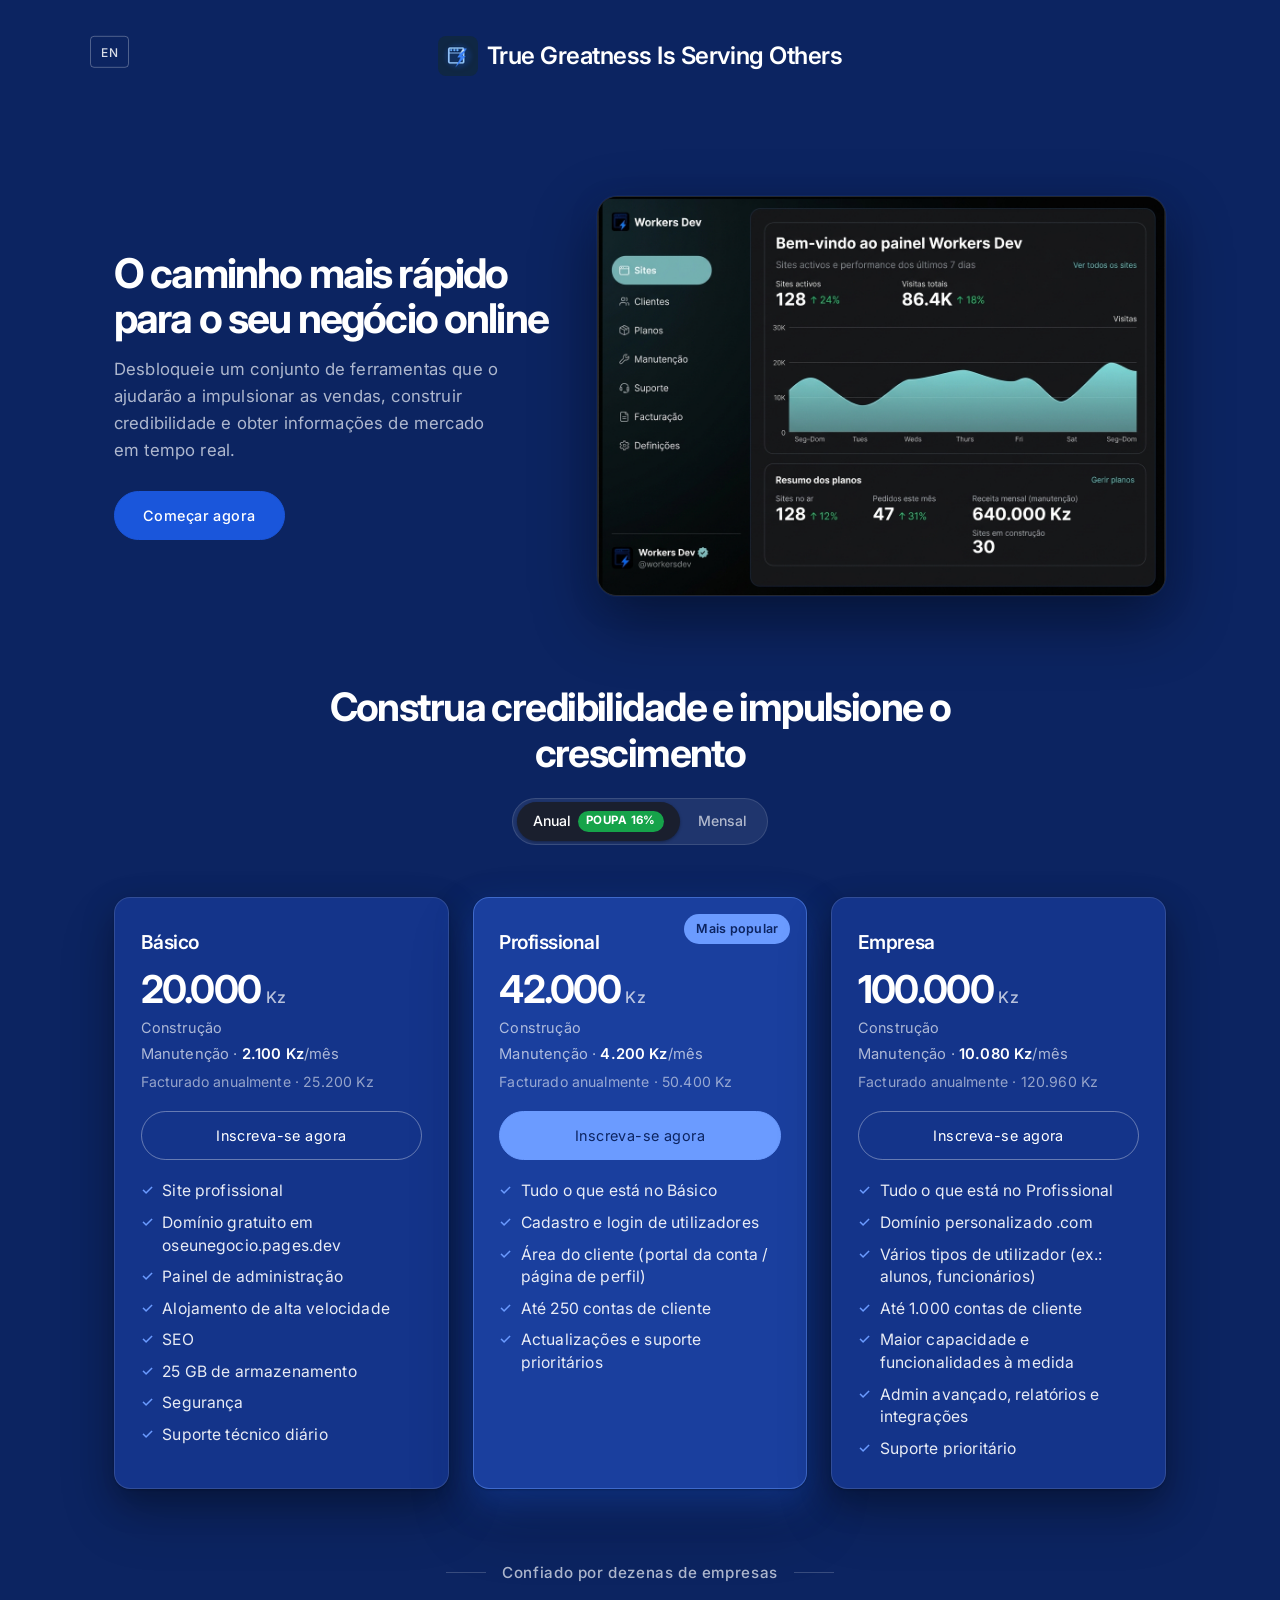
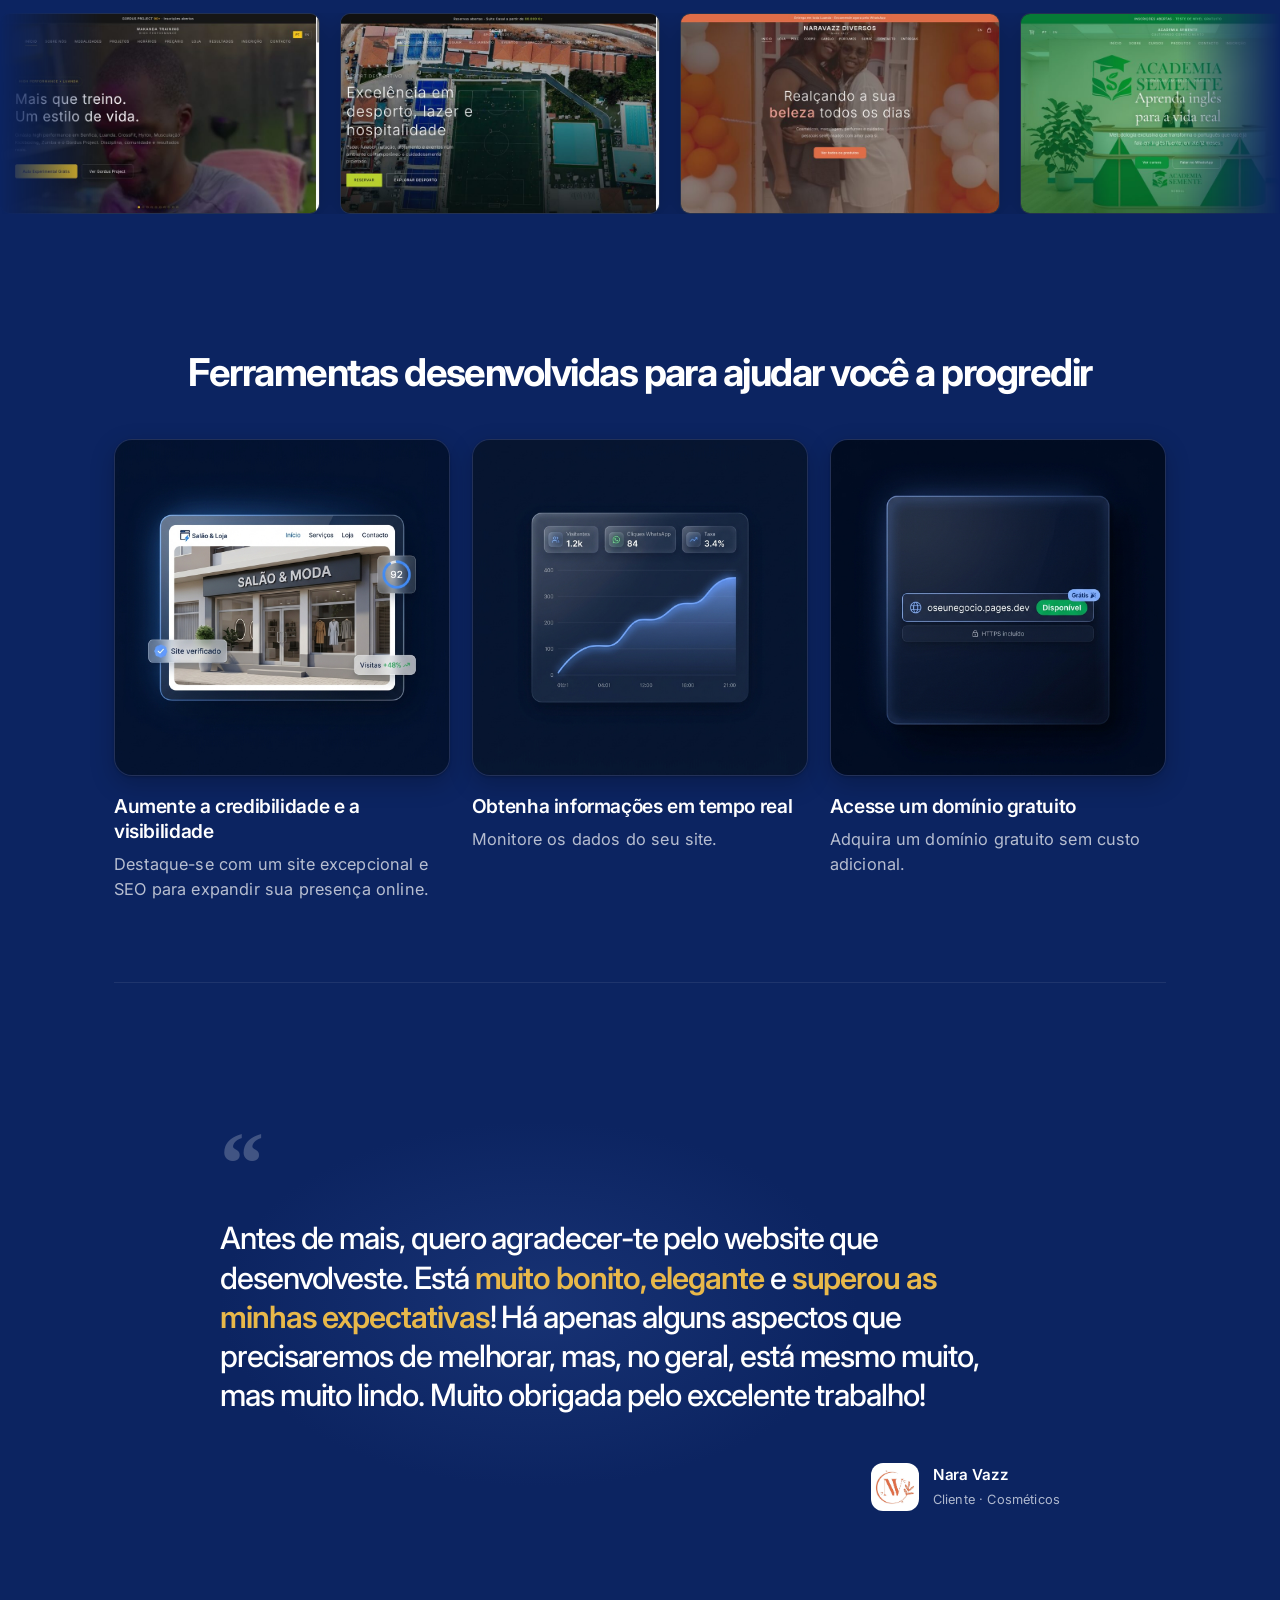
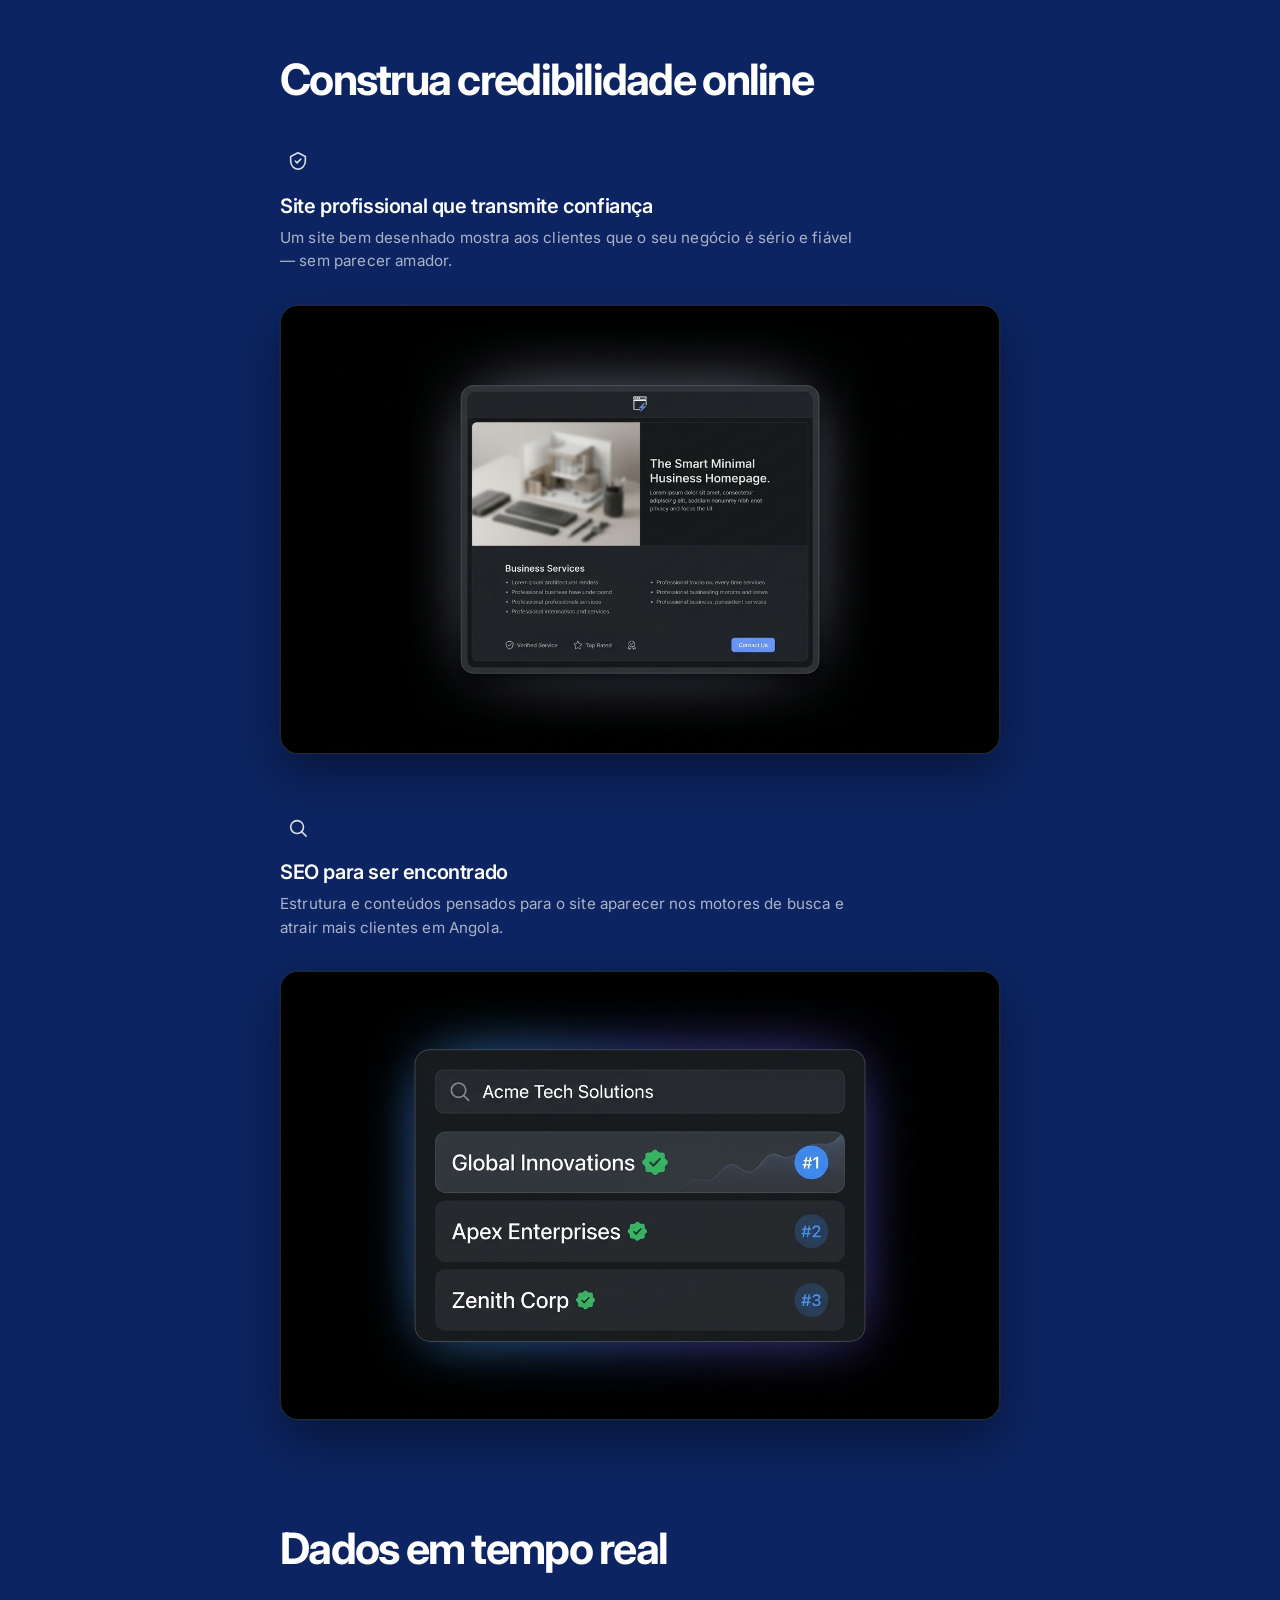
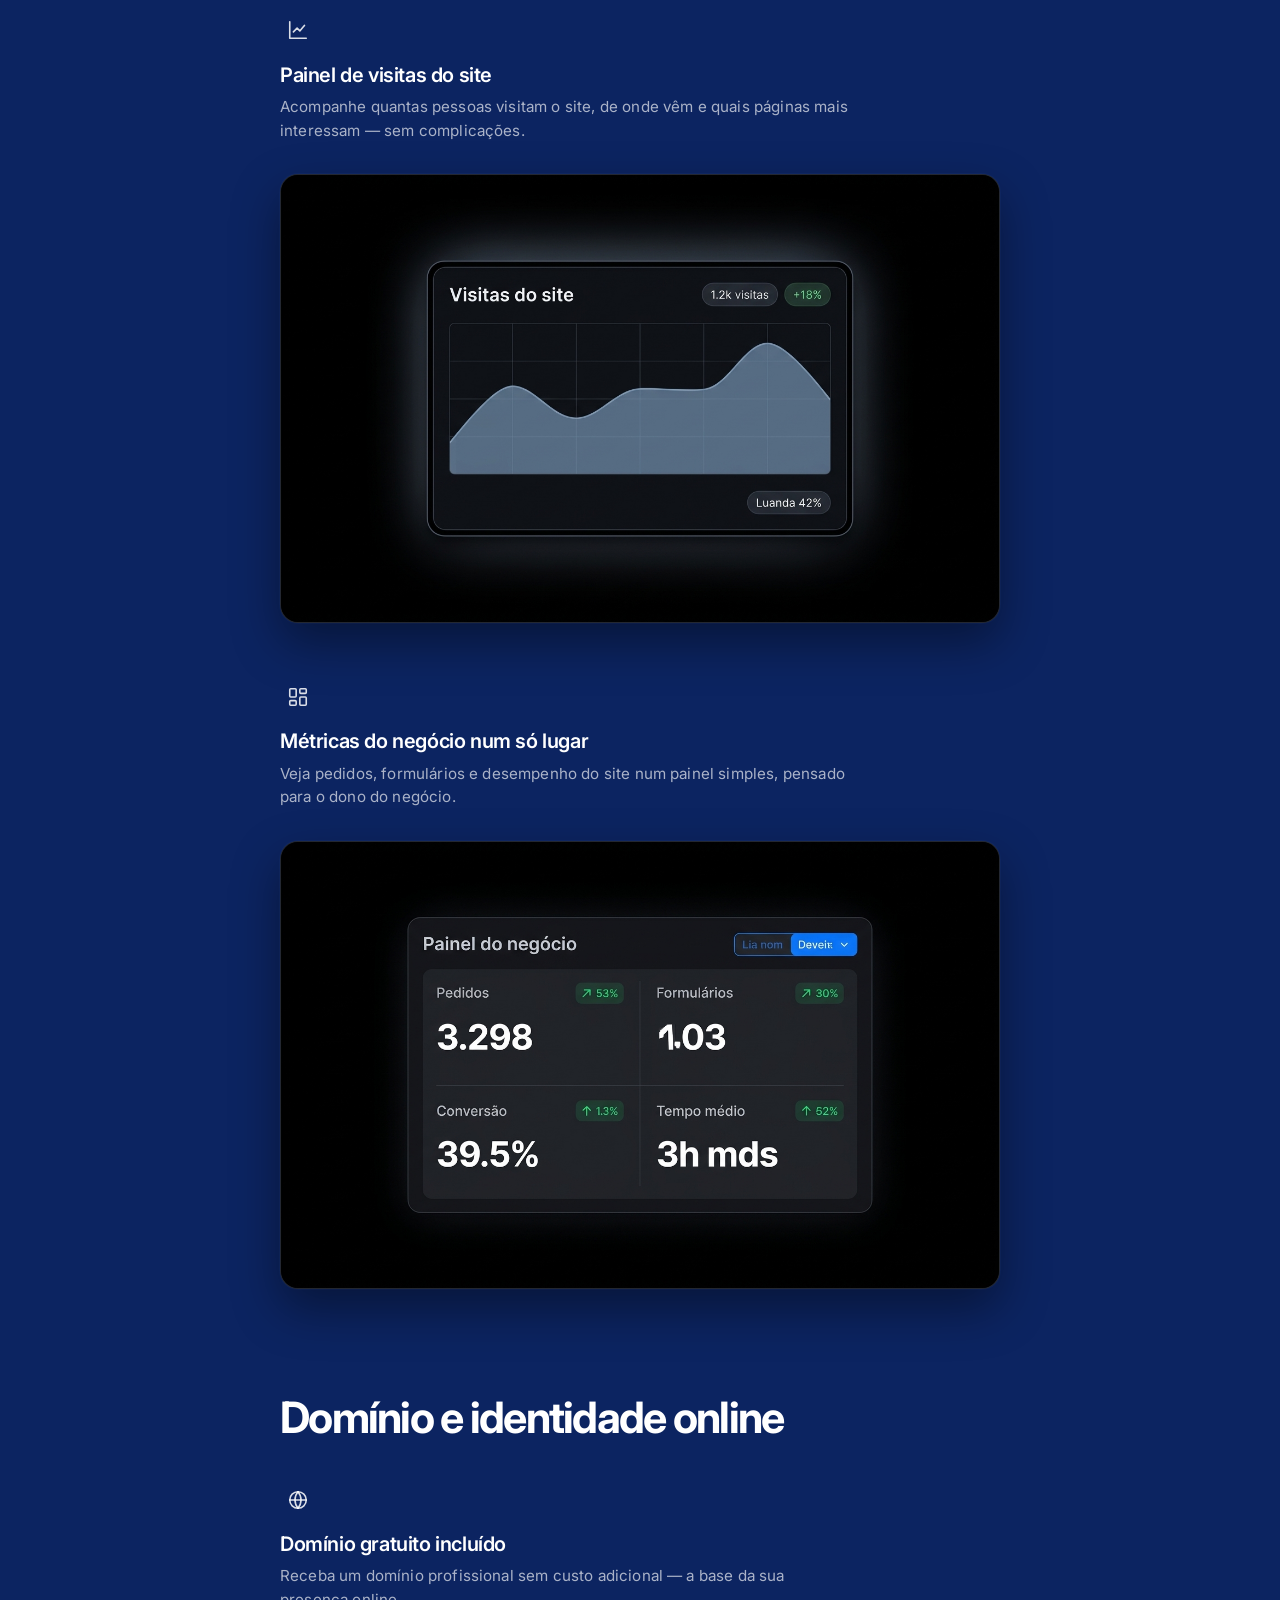
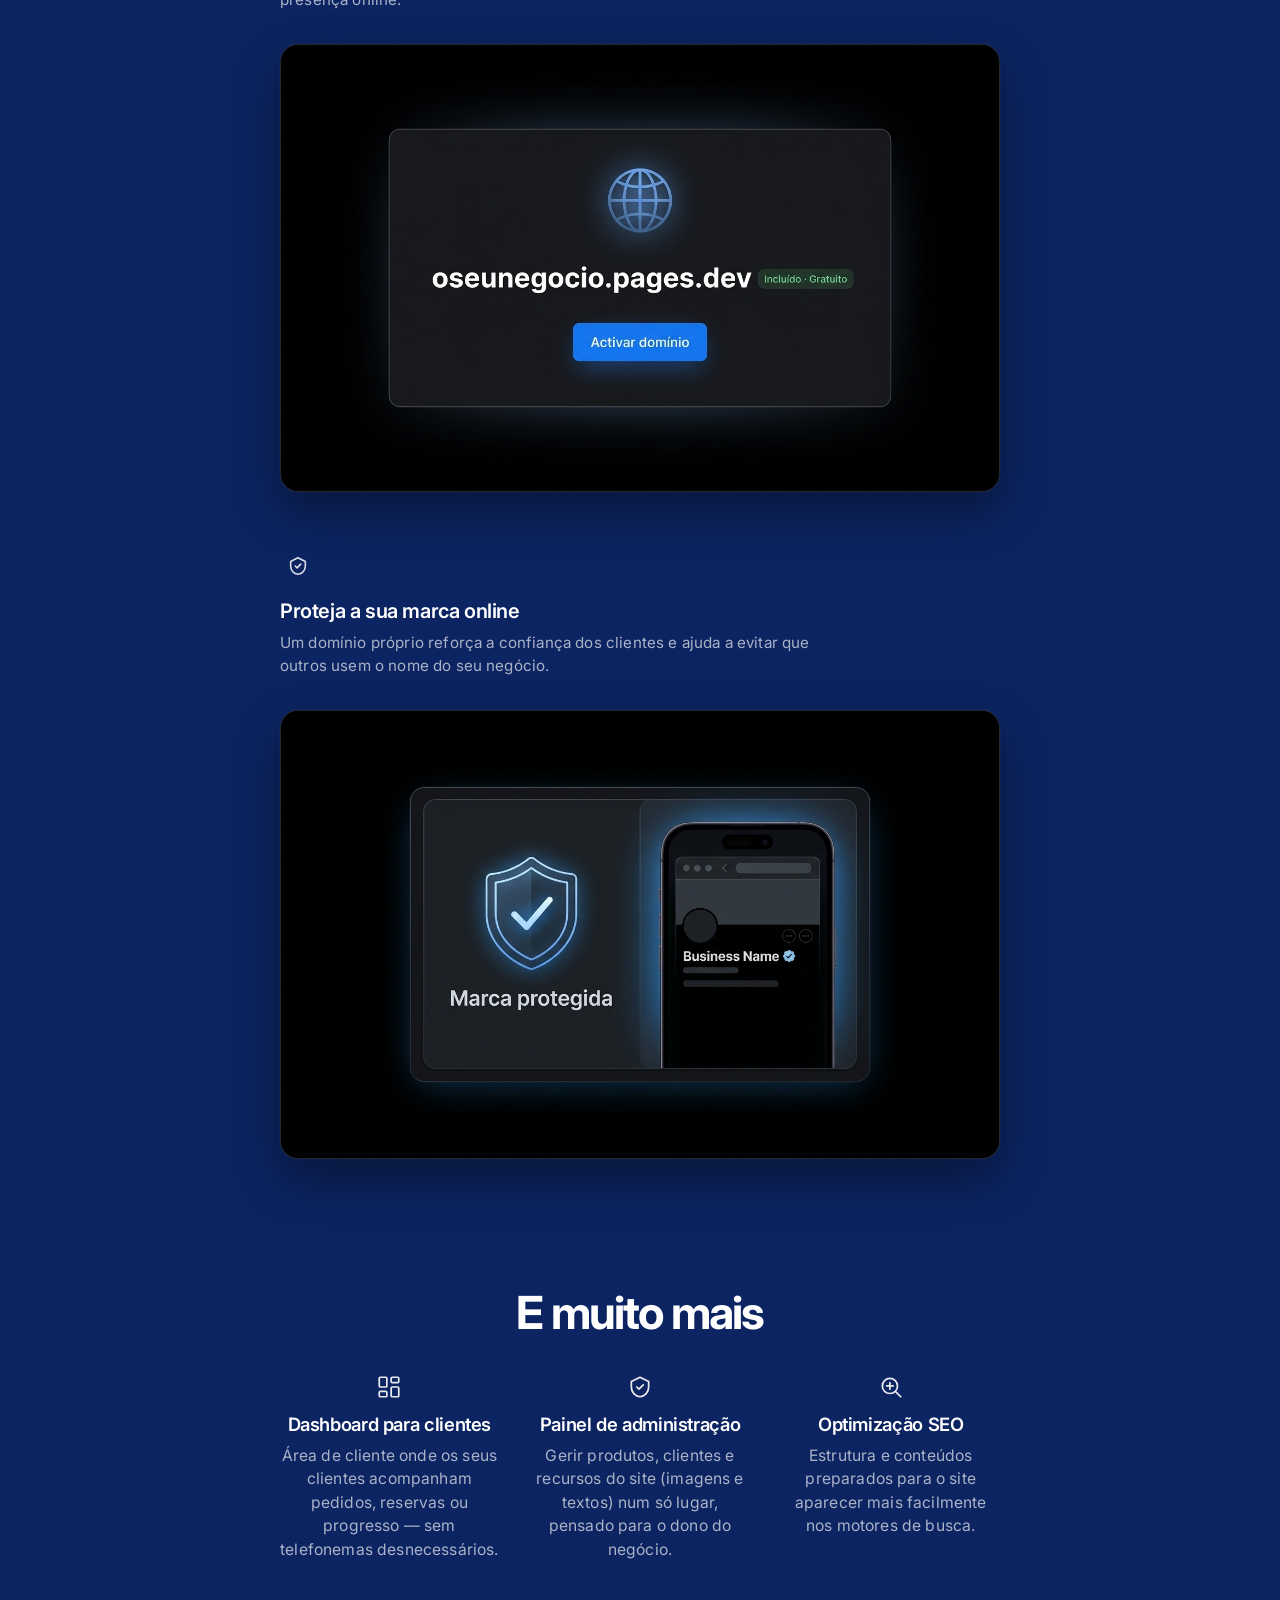
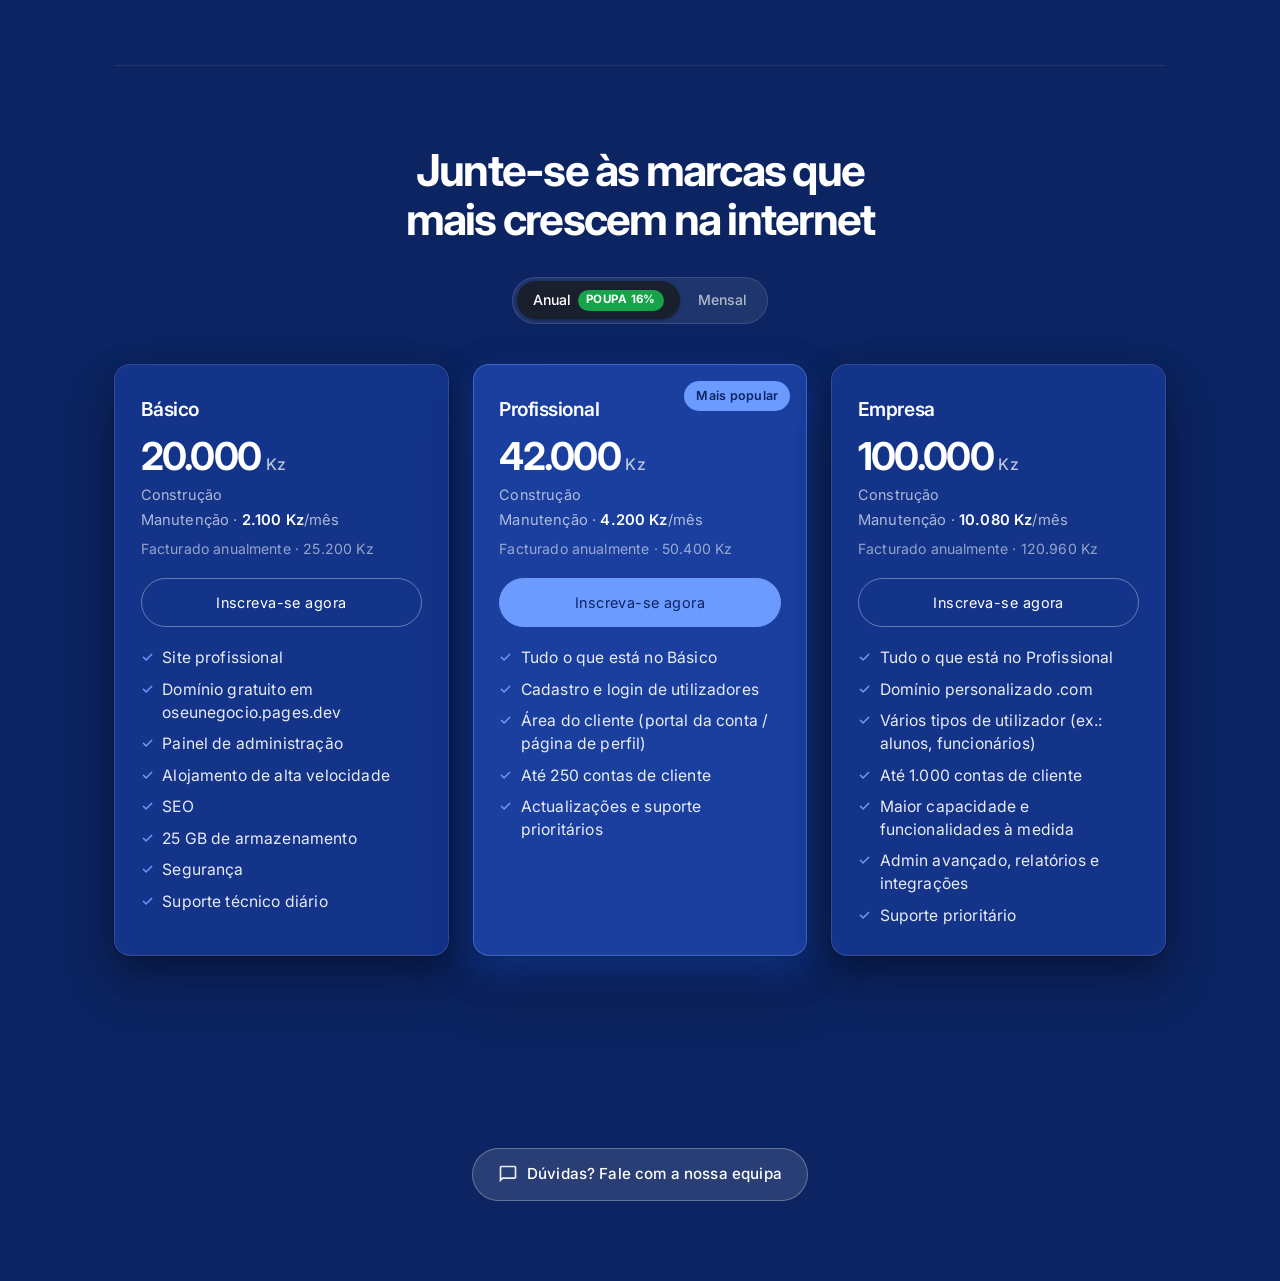
==== Workers-Dev-Website/index.html @ 1c24e13d "up" ====
<!DOCTYPE html>
<html lang="pt-AO" class="notranslate" translate="no">
<head>
  <meta charset="UTF-8">
  <meta name="viewport" content="width=device-width, initial-scale=1.0">
  <meta name="google" content="notranslate">
  <meta name="description" content="Workers Dev | Sites profissionais para serviços e negócios em Angola. Planos simples, rápidos e sem complicações técnicas.">
  <title>Workers Dev | Sites profissionais para o seu negócio</title>
  <link rel="icon" href="assets/favicon.png" type="image/png" sizes="32x32">
  <link rel="icon" href="assets/favicon-48.png" type="image/png" sizes="48x48">
  <link rel="icon" href="assets/favicon-192.png" type="image/png" sizes="192x192">
  <link rel="apple-touch-icon" href="assets/apple-touch-icon.png" sizes="180x180">
  <link rel="shortcut icon" href="assets/favicon.png" type="image/png">
  <link rel="stylesheet" href="styles.css">
  <link rel="preconnect" href="https://fonts.googleapis.com">
  <link rel="preconnect" href="https://fonts.gstatic.com" crossorigin>
  <link href="https://fonts.googleapis.com/css2?family=Inter:wght@300;400;500;600;700&display=swap" rel="stylesheet">
</head>
<body>
  <!-- Minimal top brand (X Premium Business style) -->
  <header class="top-brand" id="inicio">
    <div class="container top-brand-inner">
      <div class="top-brand-mark">
        <a href="index.html" class="top-brand-mark-link">
          <img class="top-brand-logo" src="assets/favicon-48.png" alt="Workers Dev" width="36" height="36">
          <span class="top-brand-phrase" data-i18n="brand.phrase">True Greatness Is Serving Others</span>
        </a>
      </div>
      <button class="lang-toggle" id="langToggle" aria-label="Toggle language">
        <span id="langLabel">EN</span>
      </button>
    </div>
  </header>

  <main>
    <!-- Plans (X-style block) -->
    <section class="section plans-x" id="planos">
      <div class="container">
        <div class="plans-x-hero">
          <div class="plans-x-header">
            <h1 class="plans-x-title" data-i18n="plans.x.title">O caminho mais rápido para o seu negócio online</h1>
            <p class="plans-x-sub" data-i18n="plans.x.sub">Desbloqueie um conjunto de ferramentas que o ajudarão a impulsionar as vendas, construir credibilidade e obter informações de mercado em tempo real.</p>
            <a href="#planos-precos" class="btn btn-primary plans-x-start" data-i18n="plans.x.start">Começar agora</a>
          </div>

          <div class="plans-x-dashboard">
            <img
              src="assets/dashboard-workersdev.jpg"
              alt="Painel Workers Dev — sites activos, visitas e resumo dos planos"
              width="1200"
              height="750"
              loading="eager"
            >
          </div>
        </div>

        <div class="plans-billing" id="planos-precos">
          <h2 class="plans-billing-title" data-i18n="plans.billing.title">Construa credibilidade e impulsione o crescimento</h2>
          <div class="billing-toggle" role="group" aria-label="Periodicidade">
            <button type="button" class="billing-opt is-active" data-billing="annual" id="billingAnnual">
              <span data-i18n="plans.billing.annual">Anual</span>
              <span class="billing-save" data-i18n="plans.billing.save">POUPA 16%</span>
            </button>
            <button type="button" class="billing-opt" data-billing="monthly" id="billingMonthly">
              <span data-i18n="plans.billing.monthly">Mensal</span>
            </button>
          </div>
        </div>

        <div class="plans-x-grid">
          <!-- Básico -->
          <article class="x-plan-card" data-maint-monthly="2500" data-maint-annual="2100" data-maint-annual-total="25200">
            <div class="x-plan-top">
              <h3 class="x-plan-name">Básico</h3>
              <div class="x-plan-price">
                <span class="x-plan-amount">20.000</span>
                <span class="x-plan-unit">Kz</span>
              </div>
              <p class="x-plan-billing" data-i18n="plans.build">Construção</p>
              <p class="x-plan-maint">
                <span data-i18n="plans.maint">Manutenção</span> ·
                <strong class="x-plan-maint-price">2.100 Kz</strong><span class="x-plan-maint-unit" data-i18n="plans.perMonth">/mês</span>
              </p>
              <p class="x-plan-annual-note is-visible"><span data-i18n="plans.billing.billed">Facturado anualmente</span> · <span class="x-plan-annual-total">25.200 Kz</span></p>
            </div>
            <a href="contacto.html?plan=Basico" class="btn btn-outline plan-cta x-plan-btn" data-plan="Basico" data-i18n="plans.cta">Inscreva-se agora</a>
            <ul class="x-plan-features">
              <li data-i18n="plans.basico.f1">Site profissional</li>
              <li data-i18n="plans.basico.f2">Domínio gratuito em oseunegocio.pages.dev</li>
              <li data-i18n="plans.basico.f3">Painel de administração</li>
              <li data-i18n="plans.basico.f4">Alojamento de alta velocidade</li>
              <li data-i18n="plans.basico.f5">SEO</li>
              <li data-i18n="plans.basico.f6">25 GB de armazenamento</li>
              <li data-i18n="plans.basico.f7">Segurança</li>
              <li data-i18n="plans.basico.f8">Suporte técnico diário</li>
            </ul>
          </article>

          <!-- Profissional -->
          <article class="x-plan-card x-plan-card--featured" data-maint-monthly="5000" data-maint-annual="4200" data-maint-annual-total="50400">
            <span class="x-plan-popular" data-i18n="plans.pro.badge">Mais popular</span>
            <div class="x-plan-top">
              <h3 class="x-plan-name">Profissional</h3>
              <div class="x-plan-price">
                <span class="x-plan-amount">42.000</span>
                <span class="x-plan-unit">Kz</span>
              </div>
              <p class="x-plan-billing" data-i18n="plans.build">Construção</p>
              <p class="x-plan-maint">
                <span data-i18n="plans.maint">Manutenção</span> ·
                <strong class="x-plan-maint-price">4.200 Kz</strong><span class="x-plan-maint-unit" data-i18n="plans.perMonth">/mês</span>
              </p>
              <p class="x-plan-annual-note is-visible"><span data-i18n="plans.billing.billed">Facturado anualmente</span> · <span class="x-plan-annual-total">50.400 Kz</span></p>
            </div>
            <a href="contacto.html?plan=Profissional" class="btn btn-primary plan-cta x-plan-btn" data-plan="Profissional" data-i18n="plans.cta">Inscreva-se agora</a>
            <ul class="x-plan-features">
              <li data-i18n="plans.pro.f1">Tudo o que está no Básico</li>
              <li data-i18n="plans.pro.f2">Cadastro e login de utilizadores</li>
              <li data-i18n="plans.pro.f3">Área do cliente (portal da conta / página de perfil)</li>
              <li data-i18n="plans.pro.f4">Até 250 contas de cliente</li>
              <li data-i18n="plans.pro.f5">Actualizações e suporte prioritários</li>
            </ul>
          </article>

          <!-- Empresa -->
          <article class="x-plan-card" data-maint-monthly="12000" data-maint-annual="10080" data-maint-annual-total="120960">
            <div class="x-plan-top">
              <h3 class="x-plan-name">Empresa</h3>
              <div class="x-plan-price">
                <span class="x-plan-amount">100.000</span>
                <span class="x-plan-unit">Kz</span>
              </div>
              <p class="x-plan-billing" data-i18n="plans.build">Construção</p>
              <p class="x-plan-maint">
                <span data-i18n="plans.maint">Manutenção</span> ·
                <strong class="x-plan-maint-price">10.080 Kz</strong><span class="x-plan-maint-unit" data-i18n="plans.perMonth">/mês</span>
              </p>
              <p class="x-plan-annual-note is-visible"><span data-i18n="plans.billing.billed">Facturado anualmente</span> · <span class="x-plan-annual-total">120.960 Kz</span></p>
            </div>
            <a href="contacto.html?plan=Empresa" class="btn btn-outline plan-cta x-plan-btn" data-plan="Empresa" data-i18n="plans.cta">Inscreva-se agora</a>
            <ul class="x-plan-features">
              <li data-i18n="plans.empresa.f1">Tudo o que está no Profissional</li>
              <li data-i18n="plans.empresa.f2">Domínio personalizado .com</li>
              <li data-i18n="plans.empresa.f3">Vários tipos de utilizador (ex.: alunos, funcionários)</li>
              <li data-i18n="plans.empresa.f4">Até 1.000 contas de cliente</li>
              <li data-i18n="plans.empresa.f5">Maior capacidade e funcionalidades à medida</li>
              <li data-i18n="plans.empresa.f6">Admin avançado, relatórios e integrações</li>
              <li data-i18n="plans.empresa.f7">Suporte prioritário</li>
            </ul>
          </article>
        </div>

        <!-- Trusted by · continuous scroll (images only) -->
        <div class="trusted-block" id="clientes">
          <p class="trusted-heading" data-i18n="plans.x.trust">Confiado por dezenas de empresas</p>
          <div class="trusted-marquee" aria-label="Sites de clientes">
            <div class="trusted-track">
              <a class="trusted-item" href="https://www.wakandatraining.com" target="_blank" rel="noopener">
                <img src="assets/clients/wakanda.jpg" alt="Wakanda Training" loading="lazy" width="400" height="248">
              </a>
              <a class="trusted-item" href="https://decifer.workersdevao.workers.dev" target="_blank" rel="noopener">
                <img src="assets/clients/decifer.jpg" alt="Decifer" loading="lazy" width="400" height="248">
              </a>
              <a class="trusted-item" href="https://naravazzdiversos.storengola.workers.dev" target="_blank" rel="noopener">
                <img src="assets/clients/naravazz.jpg" alt="Nara Vazz" loading="lazy" width="400" height="248">
              </a>
              <a class="trusted-item" href="https://academiasemente.pages.dev/" target="_blank" rel="noopener">
                <img src="assets/clients/academiasemente.jpg" alt="Academia Semente" loading="lazy" width="400" height="248">
              </a>
              <a class="trusted-item" href="https://colegiolapidar.educationgola.workers.dev" target="_blank" rel="noopener">
                <img src="assets/clients/colegiolapidar.jpg" alt="Colégio Lapidar" loading="lazy" width="400" height="248">
              </a>
              <a class="trusted-item" href="https://eliangocosmetico.beautyaoa.workers.dev/" target="_blank" rel="noopener">
                <img src="assets/clients/eliango.jpg" alt="Eliango Cosmético" loading="lazy" width="400" height="248">
              </a>
              <a class="trusted-item" href="https://marimaraspaz.beautyaoa.workers.dev/" target="_blank" rel="noopener">
                <img src="assets/clients/marimaraspaz.jpg" alt="Marimaras Paz" loading="lazy" width="400" height="248">
              </a>
              <a class="trusted-item" href="https://www.attituderunclub.com" target="_blank" rel="noopener">
                <img src="assets/clients/attituderunclub.jpg" alt="Attitude Run Club" loading="lazy" width="400" height="248">
              </a>
              <!-- duplicate set for seamless loop -->
              <a class="trusted-item" href="https://www.wakandatraining.com" target="_blank" rel="noopener" aria-hidden="true" tabindex="-1">
                <img src="assets/clients/wakanda.jpg" alt="" loading="lazy" width="400" height="248">
              </a>
              <a class="trusted-item" href="https://decifer.workersdevao.workers.dev" target="_blank" rel="noopener" aria-hidden="true" tabindex="-1">
                <img src="assets/clients/decifer.jpg" alt="" loading="lazy" width="400" height="248">
              </a>
              <a class="trusted-item" href="https://naravazzdiversos.storengola.workers.dev" target="_blank" rel="noopener" aria-hidden="true" tabindex="-1">
                <img src="assets/clients/naravazz.jpg" alt="" loading="lazy" width="400" height="248">
              </a>
              <a class="trusted-item" href="https://academiasemente.pages.dev/" target="_blank" rel="noopener" aria-hidden="true" tabindex="-1">
                <img src="assets/clients/academiasemente.jpg" alt="" loading="lazy" width="400" height="248">
              </a>
              <a class="trusted-item" href="https://colegiolapidar.educationgola.workers.dev" target="_blank" rel="noopener" aria-hidden="true" tabindex="-1">
                <img src="assets/clients/colegiolapidar.jpg" alt="" loading="lazy" width="400" height="248">
              </a>
              <a class="trusted-item" href="https://eliangocosmetico.beautyaoa.workers.dev/" target="_blank" rel="noopener" aria-hidden="true" tabindex="-1">
                <img src="assets/clients/eliango.jpg" alt="" loading="lazy" width="400" height="248">
              </a>
              <a class="trusted-item" href="https://marimaraspaz.beautyaoa.workers.dev/" target="_blank" rel="noopener" aria-hidden="true" tabindex="-1">
                <img src="assets/clients/marimaraspaz.jpg" alt="" loading="lazy" width="400" height="248">
              </a>
              <a class="trusted-item" href="https://www.attituderunclub.com" target="_blank" rel="noopener" aria-hidden="true" tabindex="-1">
                <img src="assets/clients/attituderunclub.jpg" alt="" loading="lazy" width="400" height="248">
              </a>
            </div>
          </div>
        </div>

        <div class="plans-x-features">
          <h3 class="plans-x-features-title" data-i18n="plans.x.featTitle">Ferramentas desenvolvidas para ajudar você a progredir</h3>

          <!-- Feature cards: visual + text paired (X Premium Business layout) -->
          <div class="plans-x-feat-grid">
            <article class="x-feat-card">
              <div class="x-feat-visual">
                <img class="x-feat-visual-img" src="assets/feat-credibilidade.jpg" alt="" width="400" height="400" loading="lazy" onerror="this.style.display='none'; this.nextElementSibling.style.display='flex'">
                <div class="x-feat-visual-fallback" aria-hidden="true">
                  <svg width="40" height="40" viewBox="0 0 24 24" fill="none" stroke="currentColor" stroke-width="1.6" stroke-linecap="round" stroke-linejoin="round">
                    <path d="M12 3l8 4v5c0 5-3.5 8.5-8 9-4.5-.5-8-4-8-9V7l8-4z"/>
                    <path d="M9 12l2 2 4-4"/>
                  </svg>
                </div>
              </div>
              <h4 data-i18n="plans.x.feat1.title">Aumente a credibilidade e a visibilidade</h4>
              <p data-i18n="plans.x.feat1.desc">Destaque-se com um site excepcional e SEO para expandir sua presença online.</p>
            </article>
            <article class="x-feat-card">
              <div class="x-feat-visual">
                <img class="x-feat-visual-img" src="assets/feat-analytics.jpg" alt="" width="400" height="400" loading="lazy" onerror="this.style.display='none'; this.nextElementSibling.style.display='flex'">
                <div class="x-feat-visual-fallback" aria-hidden="true">
                  <svg width="40" height="40" viewBox="0 0 24 24" fill="none" stroke="currentColor" stroke-width="1.6" stroke-linecap="round" stroke-linejoin="round">
                    <path d="M3 3v18h18"/>
                    <path d="M7 14l4-4 3 3 5-6"/>
                    <circle cx="19" cy="7" r="1.5" fill="currentColor" stroke="none"/>
                  </svg>
                </div>
              </div>
              <h4 data-i18n="plans.x.feat2.title">Obtenha informações em tempo real</h4>
              <p data-i18n="plans.x.feat2.desc">Monitore os dados do seu site.</p>
            </article>
            <article class="x-feat-card">
              <div class="x-feat-visual">
                <img class="x-feat-visual-img" src="assets/feat-dominio.jpg" alt="" width="400" height="400" loading="lazy" onerror="this.style.display='none'; this.nextElementSibling.style.display='flex'">
                <div class="x-feat-visual-fallback" aria-hidden="true">
                  <svg width="40" height="40" viewBox="0 0 24 24" fill="none" stroke="currentColor" stroke-width="1.6" stroke-linecap="round" stroke-linejoin="round">
                    <circle cx="12" cy="12" r="9"/>
                    <path d="M3 12h18"/>
                    <path d="M12 3a14 14 0 0 1 0 18"/>
                    <path d="M12 3a14 14 0 0 0 0 18"/>
                  </svg>
                </div>
              </div>
              <h4 data-i18n="plans.x.feat3.title">Acesse um domínio gratuito</h4>
              <p data-i18n="plans.x.feat3.desc">Adquira um domínio gratuito sem custo adicional.</p>
            </article>
          </div>

          <!-- Client quote (part of tools section) -->
          <div class="testimonial plans-x-quote" id="testemunho" aria-label="Testemunho de cliente">
            <div class="testimonial-inner">
              <span class="testimonial-mark" aria-hidden="true">“</span>
              <blockquote class="testimonial-quote">
                <p data-i18n="testimonial.quote" data-i18n-html>Antes de mais, quero agradecer-te pelo website que desenvolveste. Está <em>muito bonito, elegante</em> e <em>superou as minhas expectativas</em>! Há apenas alguns aspectos que precisaremos de melhorar, mas, no geral, está mesmo muito, mas muito lindo. Muito obrigada pelo excelente trabalho!</p>
              </blockquote>
              <div class="testimonial-author">
                <img class="testimonial-avatar" src="assets/clients/naravazz-logo.jpg" alt="Nara Vazz" width="48" height="48">
                <div class="testimonial-meta">
                  <span class="testimonial-name">Nara Vazz</span>
                  <span class="testimonial-role" data-i18n="testimonial.role">Cliente · Cosméticos</span>
                </div>
              </div>
            </div>
          </div>

          <!-- Expanded feature blocks (X Premium Business style) -->
          <div class="expand-blocks">

            <!-- 1. Credibility & visibility -->
            <div class="expand-block">
              <h3 class="expand-block-title" data-i18n="expand.cred.title">Construa credibilidade online</h3>

              <div class="expand-feature">
                <div class="expand-feature-icon" aria-hidden="true">
                  <svg width="22" height="22" viewBox="0 0 24 24" fill="none" stroke="currentColor" stroke-width="1.75" stroke-linecap="round" stroke-linejoin="round">
                    <path d="M12 3l8 4v5c0 5-3.5 8.5-8 9-4.5-.5-8-4-8-9V7l8-4z"/>
                    <path d="M9 12l2 2 4-4"/>
                  </svg>
                </div>
                <h4 data-i18n="expand.cred.f1.title">Site profissional que transmite confiança</h4>
                <p data-i18n="expand.cred.f1.desc">Um site bem desenhado mostra aos clientes que o seu negócio é sério e fiável — sem parecer amador.</p>
              </div>
              <div class="expand-mockup">
                <img src="assets/expand-site-profissional.jpg" alt="" width="960" height="640" loading="lazy" data-i18n-alt="expand.cred.f1.alt">
              </div>

              <div class="expand-feature">
                <div class="expand-feature-icon" aria-hidden="true">
                  <svg width="22" height="22" viewBox="0 0 24 24" fill="none" stroke="currentColor" stroke-width="1.75" stroke-linecap="round" stroke-linejoin="round">
                    <circle cx="11" cy="11" r="7"/>
                    <path d="M21 21l-4.3-4.3"/>
                  </svg>
                </div>
                <h4 data-i18n="expand.cred.f2.title">SEO para ser encontrado</h4>
                <p data-i18n="expand.cred.f2.desc">Estrutura e conteúdos pensados para o site aparecer nos motores de busca e atrair mais clientes em Angola.</p>
              </div>
              <div class="expand-mockup">
                <img src="assets/expand-seo.jpg" alt="" width="960" height="640" loading="lazy" data-i18n-alt="expand.cred.f2.alt">
              </div>
            </div>

            <!-- 2. Real-time insights -->
            <div class="expand-block">
              <h3 class="expand-block-title" data-i18n="expand.data.title">Dados em tempo real</h3>

              <div class="expand-feature">
                <div class="expand-feature-icon" aria-hidden="true">
                  <svg width="22" height="22" viewBox="0 0 24 24" fill="none" stroke="currentColor" stroke-width="1.75" stroke-linecap="round" stroke-linejoin="round">
                    <path d="M3 3v18h18"/>
                    <path d="M7 14l4-4 3 3 5-6"/>
                  </svg>
                </div>
                <h4 data-i18n="expand.data.f1.title">Painel de visitas do site</h4>
                <p data-i18n="expand.data.f1.desc">Acompanhe quantas pessoas visitam o site, de onde vêm e quais páginas mais interessam — sem complicações.</p>
              </div>
              <div class="expand-mockup">
                <img src="assets/expand-analytics.jpg" alt="" width="960" height="640" loading="lazy" data-i18n-alt="expand.data.f1.alt">
              </div>

              <div class="expand-feature">
                <div class="expand-feature-icon" aria-hidden="true">
                  <svg width="22" height="22" viewBox="0 0 24 24" fill="none" stroke="currentColor" stroke-width="1.75" stroke-linecap="round" stroke-linejoin="round">
                    <rect x="3" y="3" width="7" height="9" rx="1"/>
                    <rect x="14" y="3" width="7" height="5" rx="1"/>
                    <rect x="14" y="12" width="7" height="9" rx="1"/>
                    <rect x="3" y="16" width="7" height="5" rx="1"/>
                  </svg>
                </div>
                <h4 data-i18n="expand.data.f2.title">Métricas do negócio num só lugar</h4>
                <p data-i18n="expand.data.f2.desc">Veja pedidos, formulários e desempenho do site num painel simples, pensado para o dono do negócio.</p>
              </div>
              <div class="expand-mockup">
                <img src="assets/expand-dashboard.jpg" alt="" width="960" height="640" loading="lazy" data-i18n-alt="expand.data.f2.alt">
              </div>
            </div>

            <!-- 3. Free domain -->
            <div class="expand-block">
              <h3 class="expand-block-title" data-i18n="expand.domain.title">Domínio e identidade online</h3>

              <div class="expand-feature">
                <div class="expand-feature-icon" aria-hidden="true">
                  <svg width="22" height="22" viewBox="0 0 24 24" fill="none" stroke="currentColor" stroke-width="1.75" stroke-linecap="round" stroke-linejoin="round">
                    <circle cx="12" cy="12" r="9"/>
                    <path d="M3 12h18"/>
                    <path d="M12 3a14 14 0 0 1 0 18"/>
                    <path d="M12 3a14 14 0 0 0 0 18"/>
                  </svg>
                </div>
                <h4 data-i18n="expand.domain.f1.title">Domínio gratuito incluído</h4>
                <p data-i18n="expand.domain.f1.desc">Receba um domínio profissional sem custo adicional — a base da sua presença online.</p>
              </div>
              <div class="expand-mockup">
                <img src="assets/expand-dominio.jpg" alt="" width="960" height="640" loading="lazy" data-i18n-alt="expand.domain.f1.alt">
              </div>

              <div class="expand-feature">
                <div class="expand-feature-icon" aria-hidden="true">
                  <svg width="22" height="22" viewBox="0 0 24 24" fill="none" stroke="currentColor" stroke-width="1.75" stroke-linecap="round" stroke-linejoin="round">
                    <path d="M12 3l8 4v5c0 5-3.5 8.5-8 9-4.5-.5-8-4-8-9V7l8-4z"/>
                    <path d="M9 12l2 2 4-4"/>
                  </svg>
                </div>
                <h4 data-i18n="expand.domain.f2.title">Proteja a sua marca online</h4>
                <p data-i18n="expand.domain.f2.desc">Um domínio próprio reforça a confiança dos clientes e ajuda a evitar que outros usem o nome do seu negócio.</p>
              </div>
              <div class="expand-mockup">
                <img src="assets/expand-marca.jpg" alt="" width="960" height="640" loading="lazy" data-i18n-alt="expand.domain.f2.alt">
              </div>
            </div>

            <!-- And so much more (X-style extras grid) -->
            <div class="expand-more-block">
              <h3 class="expand-more" data-i18n="expand.more">E muito mais</h3>
              <div class="expand-more-grid">
                <article class="expand-more-card">
                  <div class="expand-more-icon" aria-hidden="true">
                    <svg width="28" height="28" viewBox="0 0 24 24" fill="none" stroke="currentColor" stroke-width="1.6" stroke-linecap="round" stroke-linejoin="round">
                      <rect x="3" y="3" width="7" height="9" rx="1"/>
                      <rect x="14" y="3" width="7" height="5" rx="1"/>
                      <rect x="14" y="12" width="7" height="9" rx="1"/>
                      <rect x="3" y="16" width="7" height="5" rx="1"/>
                    </svg>
                  </div>
                  <h4 data-i18n="expand.more.f1.title">Dashboard para clientes</h4>
                  <p data-i18n="expand.more.f1.desc">Área de cliente onde os seus clientes acompanham pedidos, reservas ou progresso — sem telefonemas desnecessários.</p>
                </article>
                <article class="expand-more-card">
                  <div class="expand-more-icon" aria-hidden="true">
                    <svg width="28" height="28" viewBox="0 0 24 24" fill="none" stroke="currentColor" stroke-width="1.6" stroke-linecap="round" stroke-linejoin="round">
                      <path d="M12 3l8 4v5c0 5-3.5 8.5-8 9-4.5-.5-8-4-8-9V7l8-4z"/>
                      <path d="M9 12l2 2 4-4"/>
                    </svg>
                  </div>
                  <h4 data-i18n="expand.more.f2.title">Painel de administração</h4>
                  <p data-i18n="expand.more.f2.desc">Gerir produtos, clientes e recursos do site (imagens e textos) num só lugar, pensado para o dono do negócio.</p>
                </article>
                <article class="expand-more-card">
                  <div class="expand-more-icon" aria-hidden="true">
                    <svg width="28" height="28" viewBox="0 0 24 24" fill="none" stroke="currentColor" stroke-width="1.6" stroke-linecap="round" stroke-linejoin="round">
                      <circle cx="11" cy="11" r="7"/>
                      <path d="M21 21l-4.3-4.3"/>
                      <path d="M11 8v6M8 11h6"/>
                    </svg>
                  </div>
                  <h4 data-i18n="expand.more.f3.title">Optimização SEO</h4>
                  <p data-i18n="expand.more.f3.desc">Estrutura e conteúdos preparados para o site aparecer mais facilmente nos motores de busca.</p>
                </article>
              </div>
            </div>
          </div>

          <!-- Join CTA + plans again (X-style bottom pricing) -->
          <div class="plans-join" id="planos-join">
            <h2 class="plans-join-title" data-i18n="plans.join.title">Junte-se às marcas que mais crescem na internet</h2>
            <div class="plans-billing plans-billing--join">
              <div class="billing-toggle" role="group" aria-label="Periodicidade">
                <button type="button" class="billing-opt is-active" data-billing="annual">
                  <span data-i18n="plans.billing.annual">Anual</span>
                  <span class="billing-save" data-i18n="plans.billing.save">POUPA 16%</span>
                </button>
                <button type="button" class="billing-opt" data-billing="monthly">
                  <span data-i18n="plans.billing.monthly">Mensal</span>
                </button>
              </div>
            </div>
            <div class="plans-x-grid">
              <article class="x-plan-card" data-maint-monthly="2500" data-maint-annual="2100" data-maint-annual-total="25200">
                <div class="x-plan-top">
                  <h3 class="x-plan-name">Básico</h3>
                  <div class="x-plan-price">
                    <span class="x-plan-amount">20.000</span>
                    <span class="x-plan-unit">Kz</span>
                  </div>
                  <p class="x-plan-billing" data-i18n="plans.build">Construção</p>
                  <p class="x-plan-maint">
                    <span data-i18n="plans.maint">Manutenção</span> ·
                    <strong class="x-plan-maint-price">2.100 Kz</strong><span class="x-plan-maint-unit" data-i18n="plans.perMonth">/mês</span>
                  </p>
                  <p class="x-plan-annual-note is-visible"><span data-i18n="plans.billing.billed">Facturado anualmente</span> · <span class="x-plan-annual-total">25.200 Kz</span></p>
                </div>
                <a href="contacto.html?plan=Basico" class="btn btn-outline plan-cta x-plan-btn" data-plan="Basico" data-i18n="plans.cta">Inscreva-se agora</a>
                <ul class="x-plan-features">
                  <li data-i18n="plans.basico.f1">Site profissional</li>
                  <li data-i18n="plans.basico.f2">Domínio gratuito em oseunegocio.pages.dev</li>
                  <li data-i18n="plans.basico.f3">Painel de administração</li>
                  <li data-i18n="plans.basico.f4">Alojamento de alta velocidade</li>
                  <li data-i18n="plans.basico.f5">SEO</li>
                  <li data-i18n="plans.basico.f6">25 GB de armazenamento</li>
                  <li data-i18n="plans.basico.f7">Segurança</li>
                  <li data-i18n="plans.basico.f8">Suporte técnico diário</li>
                </ul>
              </article>
              <article class="x-plan-card x-plan-card--featured" data-maint-monthly="5000" data-maint-annual="4200" data-maint-annual-total="50400">
                <span class="x-plan-popular" data-i18n="plans.pro.badge">Mais popular</span>
                <div class="x-plan-top">
                  <h3 class="x-plan-name">Profissional</h3>
                  <div class="x-plan-price">
                    <span class="x-plan-amount">42.000</span>
                    <span class="x-plan-unit">Kz</span>
                  </div>
                  <p class="x-plan-billing" data-i18n="plans.build">Construção</p>
                  <p class="x-plan-maint">
                    <span data-i18n="plans.maint">Manutenção</span> ·
                    <strong class="x-plan-maint-price">4.200 Kz</strong><span class="x-plan-maint-unit" data-i18n="plans.perMonth">/mês</span>
                  </p>
                  <p class="x-plan-annual-note is-visible"><span data-i18n="plans.billing.billed">Facturado anualmente</span> · <span class="x-plan-annual-total">50.400 Kz</span></p>
                </div>
                <a href="contacto.html?plan=Profissional" class="btn btn-primary plan-cta x-plan-btn" data-plan="Profissional" data-i18n="plans.cta">Inscreva-se agora</a>
                <ul class="x-plan-features">
                  <li data-i18n="plans.pro.f1">Tudo o que está no Básico</li>
                  <li data-i18n="plans.pro.f2">Cadastro e login de utilizadores</li>
                  <li data-i18n="plans.pro.f3">Área do cliente (portal da conta / página de perfil)</li>
                  <li data-i18n="plans.pro.f4">Até 250 contas de cliente</li>
                  <li data-i18n="plans.pro.f5">Actualizações e suporte prioritários</li>
                </ul>
              </article>
              <article class="x-plan-card" data-maint-monthly="12000" data-maint-annual="10080" data-maint-annual-total="120960">
                <div class="x-plan-top">
                  <h3 class="x-plan-name">Empresa</h3>
                  <div class="x-plan-price">
                    <span class="x-plan-amount">100.000</span>
                    <span class="x-plan-unit">Kz</span>
                  </div>
                  <p class="x-plan-billing" data-i18n="plans.build">Construção</p>
                  <p class="x-plan-maint">
                    <span data-i18n="plans.maint">Manutenção</span> ·
                    <strong class="x-plan-maint-price">10.080 Kz</strong><span class="x-plan-maint-unit" data-i18n="plans.perMonth">/mês</span>
                  </p>
                  <p class="x-plan-annual-note is-visible"><span data-i18n="plans.billing.billed">Facturado anualmente</span> · <span class="x-plan-annual-total">120.960 Kz</span></p>
                </div>
                <a href="contacto.html?plan=Empresa" class="btn btn-outline plan-cta x-plan-btn" data-plan="Empresa" data-i18n="plans.cta">Inscreva-se agora</a>
                <ul class="x-plan-features">
                  <li data-i18n="plans.empresa.f1">Tudo o que está no Profissional</li>
                  <li data-i18n="plans.empresa.f2">Domínio personalizado .com</li>
                  <li data-i18n="plans.empresa.f3">Vários tipos de utilizador (ex.: alunos, funcionários)</li>
                  <li data-i18n="plans.empresa.f4">Até 1.000 contas de cliente</li>
                  <li data-i18n="plans.empresa.f5">Maior capacidade e funcionalidades à medida</li>
                  <li data-i18n="plans.empresa.f6">Admin avançado, relatórios e integrações</li>
                  <li data-i18n="plans.empresa.f7">Suporte prioritário</li>
                </ul>
              </article>
            </div>
          </div>
        </div>
      </div>
    </section>

    <!-- Contact team CTA (X-style) -->
    <section class="section contact-team-section">
      <div class="container contact-team-wrap">
        <a href="contacto.html" class="contact-team-btn">
          <svg class="contact-team-icon" width="20" height="20" viewBox="0 0 24 24" fill="none" aria-hidden="true">
            <path d="M20 2H4c-1.1 0-2 .9-2 2v18l4-4h14c1.1 0 2-.9 2-2V4c0-1.1-.9-2-2-2zm0 14H5.2L4 17.2V4h16v12z" fill="currentColor"/>
          </svg>
          <span data-i18n="contact.team">Dúvidas? Fale com a nossa equipa</span>
        </a>
      </div>
    </section>

  </main>

  <script src="script.js"></script>

</body>
</html>
---- Workers-Dev-Website/styles.css ----
/* ============================================
   Workers Dev
   Brand blue background · White elevated cards
   ============================================ */

:root {
  --bg: #0c2461;
  --brand: #0c2461;
  --bg-alt: #14348a;
  --text: #f4f7fc;
  --text-muted: rgba(244, 247, 252, 0.7);
  --accent: #6b9bff;
  --accent-soft: rgba(107, 155, 255, 0.2);
  --navy: #0a1a3d;
  --border: rgba(255, 255, 255, 0.14);
  --border-strong: rgba(255, 255, 255, 0.28);
  --white: #ffffff;
  --card-text: #1a2332;
  --card-muted: #5a6570;
  --card-border: #e4e1db;
  --card-border-brand: rgba(12, 36, 97, 0.14);
  --radius: 4px;
  --font: 'Inter', system-ui, -apple-system, sans-serif;
  --max: 1100px;
  --announce-h: 36px;
  --header-h: 64px;
  --header-h-desktop: 96px;
}

*,
*::before,
*::after {
  box-sizing: border-box;
  margin: 0;
  padding: 0;
}

html {
  scroll-behavior: smooth;
  font-size: 16px;
}

body {
  font-family: var(--font);
  font-weight: 400;
  color: var(--text);
  background: var(--bg);
  line-height: 1.6;
  -webkit-font-smoothing: antialiased;
  letter-spacing: 0.01em;
}

/* ---------- Minimal top brand (X Premium Business style) ---------- */
.top-brand {
  padding: 1.75rem 0 1.5rem;
}

.top-brand-inner {
  display: flex;
  align-items: center;
  justify-content: center;
  position: relative;
}

.top-brand-mark {
  display: inline-flex;
  flex-direction: row;
  align-items: center;
  justify-content: center;
  gap: 0.55rem;
}

.top-brand-logo {
  width: 36px;
  height: 36px;
  border-radius: 8px;
  flex-shrink: 0;
  display: block;
  object-fit: contain;
}

.top-brand-phrase {
  font-size: 1.35rem;
  font-weight: 600;
  letter-spacing: -0.02em;
  color: #fff;
  line-height: 1.15;
}

.top-brand .lang-toggle {
  position: absolute;
  left: 0;
  top: 40%;
  transform: translateY(-50%);
}

.top-brand .menu-toggle {
  position: absolute;
  right: 0;
  top: 40%;
  transform: translateY(-50%);
}

.top-brand-mark-link {
  display: inline-flex;
  align-items: center;
  gap: 0.55rem;
  color: inherit;
  text-decoration: none;
}

/* Show hamburger on top-brand (mobile only — hide on desktop) */
@media (min-width: 900px) {
  .top-brand .menu-toggle {
    display: none;
  }
}

@media (min-width: 720px) {
  .top-brand {
    padding: 2.25rem 0 2rem;
  }

  .top-brand-logo {
    width: 40px;
    height: 40px;
  }

  .top-brand-phrase {
    font-size: 1.5rem;
  }
}

img {
  max-width: 100%;
  display: block;
}

a {
  color: inherit;
  text-decoration: none;
}

ul {
  list-style: none;
}

button,
input,
select,
textarea {
  font: inherit;
  color: inherit;
}

.container {
  width: 100%;
  max-width: var(--max);
  margin: 0 auto;
  padding: 0 1.5rem;
}

/* ---------- Announcement bar ---------- */
.announce-bar {
  position: fixed;
  top: 0;
  left: 0;
  right: 0;
  z-index: 120;
  height: var(--announce-h);
  display: flex;
  align-items: center;
  justify-content: center;
  padding: 0 1rem;
  background: var(--navy);
  color: rgba(255, 255, 255, 0.88);
  font-size: 0.8rem;
  font-weight: 400;
  letter-spacing: 0.06em;
  text-align: center;
  line-height: 1.3;
  transition: transform 0.3s ease;
}

.announce-bar.is-hidden {
  transform: translateY(-100%);
}

.announce-accent {
  color: #93c5fd;
  font-weight: 500;
}

/* ---------- Header ---------- */
.header {
  position: fixed;
  top: var(--announce-h);
  left: 0;
  right: 0;
  z-index: 110;
  background: transparent;
  border-bottom: 1px solid transparent;
  box-shadow: none;
  transition: top 0.3s ease, background 0.3s ease, border-color 0.3s ease, box-shadow 0.3s ease;
}

.header.is-scrolled {
  background: rgba(12, 36, 97, 0.92);
  backdrop-filter: blur(12px);
  -webkit-backdrop-filter: blur(12px);
  border-bottom-color: var(--border);
  box-shadow: 0 1px 0 rgba(26, 35, 50, 0.04);
}

.header.announce-hidden {
  top: 0;
}

.header-bar {
  display: grid;
  grid-template-columns: 40px 1fr 40px;
  align-items: center;
  height: var(--header-h);
  max-width: var(--max);
  margin: 0 auto;
  padding: 0 1.25rem;
}

/* Text brand */
.brand {
  display: flex;
  flex-direction: column;
  align-items: center;
  justify-content: center;
  text-align: center;
  line-height: 1.15;
  justify-self: center;
}

.brand-name {
  font-size: 0.88rem;
  font-weight: 500;
  letter-spacing: 0.16em;
  text-transform: uppercase;
  color: rgba(255, 255, 255, 0.95);
  transition: color 0.3s ease;
}

.brand-tag {
  font-size: 0.68rem;
  font-weight: 400;
  letter-spacing: 0.28em;
  text-transform: uppercase;
  color: rgba(255, 255, 255, 0.55);
  margin-top: 0.2rem;
  transition: color 0.3s ease;
}

.header.is-scrolled .brand-name {
  color: var(--text);
}

.header.is-scrolled .brand-tag {
  color: var(--text-muted);
}

.brand--footer {
  align-items: flex-start;
  text-align: left;
}

.brand--footer .brand-name {
  color: var(--text);
  font-size: 0.85rem;
}

.brand--footer .brand-tag {
  color: var(--text-muted);
}

.brand--drawer {
  align-items: flex-start;
  text-align: left;
}

.brand--drawer .brand-name {
  color: var(--text);
}

.brand--drawer .brand-tag {
  color: var(--text-muted);
}

/* Desktop nav: below brand */
.nav-desktop {
  display: none;
}

.nav-link {
  font-size: 0.8rem;
  font-weight: 400;
  letter-spacing: 0.12em;
  text-transform: uppercase;
  color: rgba(255, 255, 255, 0.72);
  transition: color 0.2s ease;
}

.nav-link:hover {
  color: #ffffff;
}

.header.is-scrolled .nav-link {
  color: var(--text-muted);
}

.header.is-scrolled .nav-link:hover {
  color: var(--text);
}

.header-actions {
  display: flex;
  align-items: center;
  justify-content: flex-end;
  gap: 0.5rem;
}

.lang-toggle {
  background: none;
  border: 1px solid rgba(255, 255, 255, 0.28);
  border-radius: var(--radius);
  padding: 0.35rem 0.6rem;
  font-size: 0.75rem;
  font-weight: 500;
  letter-spacing: 0.08em;
  color: rgba(255, 255, 255, 0.85);
  cursor: pointer;
  transition: border-color 0.25s ease, color 0.25s ease, background 0.25s ease;
}

.lang-toggle:hover {
  border-color: rgba(255, 255, 255, 0.5);
  color: #ffffff;
}

.header.is-scrolled .lang-toggle {
  border-color: var(--border);
  color: var(--text-muted);
}

.header.is-scrolled .lang-toggle:hover {
  border-color: var(--border-strong);
  color: var(--text);
}

/* Hamburger: thin lines to X */
.menu-toggle {
  display: flex;
  flex-direction: column;
  justify-content: center;
  gap: 5px;
  width: 28px;
  height: 28px;
  background: none;
  border: none;
  cursor: pointer;
  padding: 0;
  justify-self: start;
  z-index: 1;
}

.menu-line {
  display: block;
  width: 100%;
  height: 1.5px;
  background: rgba(255, 255, 255, 0.92);
  transition: transform 0.3s ease, opacity 0.3s ease, background 0.3s ease;
  transform-origin: center;
}

.header.is-scrolled .menu-line {
  background: var(--text);
}

.menu-toggle.active .menu-line:nth-child(1) {
  transform: translateY(6.5px) rotate(45deg);
}

.menu-toggle.active .menu-line:nth-child(2) {
  opacity: 0;
}

.menu-toggle.active .menu-line:nth-child(3) {
  transform: translateY(-6.5px) rotate(-45deg);
}

/* Mobile left drawer */
.nav-overlay {
  position: fixed;
  inset: 0;
  z-index: 130;
  background: rgba(15, 39, 68, 0.45);
  opacity: 0;
  visibility: hidden;
  transition: opacity 0.3s ease, visibility 0.3s ease;
}

.nav-overlay.is-open {
  opacity: 1;
  visibility: visible;
}

.nav-drawer {
  position: fixed;
  top: 0;
  left: 0;
  z-index: 140;
  width: min(85vw, 320px);
  height: 100%;
  height: 100dvh;
  background: var(--bg);
  border-right: 1px solid var(--border);
  transform: translateX(-100%);
  transition: transform 0.35s cubic-bezier(0.22, 1, 0.36, 1);
  display: flex;
  flex-direction: column;
  padding: 1.5rem 1.35rem 2rem;
}

.nav-drawer.is-open {
  transform: translateX(0);
}

.drawer-head {
  display: flex;
  align-items: flex-start;
  justify-content: space-between;
  margin-bottom: 2.5rem;
  padding-bottom: 1.25rem;
  border-bottom: 1px solid var(--border);
}

.drawer-close {
  position: relative;
  width: 28px;
  height: 28px;
  background: none;
  border: none;
  cursor: pointer;
  flex-shrink: 0;
}

.drawer-close .menu-line {
  position: absolute;
  left: 0;
  right: 0;
  top: 50%;
  background: var(--text);
}

.drawer-close .menu-line:nth-child(1) {
  transform: rotate(45deg);
}

.drawer-close .menu-line:nth-child(2) {
  transform: rotate(-45deg);
}

.drawer-nav {
  display: flex;
  flex-direction: column;
  gap: 0.15rem;
  flex: 1;
}

.drawer-link {
  font-size: 0.88rem;
  font-weight: 400;
  letter-spacing: 0.14em;
  text-transform: uppercase;
  color: var(--text);
  padding: 0.85rem 0;
  border-bottom: 1px solid transparent;
  transition: color 0.2s ease;
}

.drawer-link:hover {
  color: var(--accent);
}

.drawer-foot {
  display: flex;
  flex-direction: column;
  gap: 0.65rem;
  margin-top: 2rem;
  padding-top: 1.25rem;
  border-top: 1px solid var(--border);
}

.drawer-cta {
  display: block;
  text-align: center;
  padding: 0.75rem 1rem;
  font-size: 0.82rem;
  font-weight: 500;
  letter-spacing: 0.1em;
  text-transform: uppercase;
  border: 1px solid var(--navy);
  background: var(--navy);
  color: #fff;
  border-radius: var(--radius);
  transition: background 0.2s ease, color 0.2s ease;
}

.drawer-cta:hover {
  background: var(--accent);
  border-color: var(--accent);
}

.drawer-cta--ghost {
  background: transparent;
  color: var(--text);
  border-color: var(--border-strong);
}

.drawer-cta--ghost:hover {
  border-color: var(--text);
  background: transparent;
  color: var(--text);
}

body.drawer-open {
  overflow: hidden;
}

/* ---------- Hero ---------- */
.hero {
  position: relative;
  min-height: 100vh;
  min-height: 100dvh;
  display: flex;
  align-items: center;
  justify-content: center;
  padding: calc(var(--announce-h) + var(--header-h) + 2.5rem) 1.5rem 4rem;
  text-align: center;
  overflow: hidden;
}

.hero-bg {
  position: absolute;
  inset: 0;
  background-image: url('assets/Moto.jpg');
  background-size: cover;
  background-position: center;
  background-repeat: no-repeat;
  z-index: 0;
}

.hero-overlay {
  position: absolute;
  inset: 0;
  background: linear-gradient(
    160deg,
    rgba(10, 22, 40, 0.72) 0%,
    rgba(15, 30, 55, 0.68) 50%,
    rgba(12, 25, 45, 0.75) 100%
  );
  z-index: 1;
}

.hero-inner {
  position: relative;
  z-index: 2;
  max-width: 720px;
  margin: 0 auto;
}

.hero-eyebrow {
  font-size: 0.8rem;
  font-weight: 400;
  letter-spacing: 0.14em;
  text-transform: uppercase;
  color: #7eb6ff;
  margin-bottom: 1.25rem;
}

.hero-title {
  font-size: clamp(2rem, 5vw, 3.1rem);
  font-weight: 400;
  line-height: 1.2;
  letter-spacing: -0.03em;
  margin-bottom: 1.25rem;
  color: #ffffff;
}

.hero-subtitle {
  font-size: 1.05rem;
  font-weight: 300;
  color: rgba(255, 255, 255, 0.82);
  line-height: 1.7;
  margin-bottom: 2.25rem;
  max-width: 540px;
  margin-left: auto;
  margin-right: auto;
}

.hero-actions {
  display: flex;
  flex-wrap: wrap;
  gap: 0.85rem;
  justify-content: center;
}

.hero .btn-primary {
  background: var(--accent);
  border-color: var(--accent);
  color: #ffffff;
}

.hero .btn-primary:hover {
  background: #1548c0;
  border-color: #1548c0;
}

.hero .btn-outline {
  color: #ffffff;
  border-color: rgba(255, 255, 255, 0.45);
  background: transparent;
}

.hero .btn-outline:hover {
  border-color: #ffffff;
  background: rgba(255, 255, 255, 0.1);
}

/* ---------- Buttons ---------- */
.btn {
  display: inline-flex;
  align-items: center;
  justify-content: center;
  padding: 0.7rem 1.5rem;
  font-size: 0.9rem;
  font-weight: 400;
  letter-spacing: 0.03em;
  border-radius: var(--radius);
  border: 1px solid transparent;
  cursor: pointer;
  transition: background 0.2s, border-color 0.2s, color 0.2s;
  text-align: center;
}

.btn-primary {
  background: #1a56db;
  color: var(--white);
  border-color: #1a56db;
}

.btn-primary:hover {
  background: #1548c0;
  border-color: #1548c0;
}

.btn-outline {
  background: transparent;
  color: var(--text);
  border-color: var(--border-strong);
}

.btn-outline:hover {
  border-color: var(--text);
}

.btn-full {
  width: 100%;
}

/* ---------- Sections ---------- */
.section {
  padding: 7rem 0;
}

.section-alt {
  background: var(--bg-alt);
}

.section-header {
  text-align: center;
  margin-bottom: 3.75rem;
  max-width: 560px;
  margin-left: auto;
  margin-right: auto;
}

.section-eyebrow {
  font-size: 0.82rem;
  font-weight: 500;
  letter-spacing: 0.14em;
  text-transform: uppercase;
  color: var(--accent);
  margin-bottom: 0.75rem;
}

.section-title {
  font-size: clamp(1.65rem, 3.5vw, 2.15rem);
  font-weight: 600;
  letter-spacing: -0.03em;
  margin-bottom: 0.75rem;
  color: #ffffff;
}

.section-desc {
  font-size: 1.02rem;
  font-weight: 300;
  color: var(--text-muted);
  line-height: 1.65;
}

/* ---------- Clients carousel ---------- */
.clients-section {
  padding-bottom: 5.5rem;
  overflow: hidden;
}

/* ---------- Client testimonial (X Premium Business style) ---------- */
.testimonial {
  padding: 6.5rem 0 7rem;
  background: var(--bg);
}

/* Quote nested inside tools / features block */
.plans-x-quote.testimonial {
  padding: 4rem 0 0;
  margin-top: 3.5rem;
  border-top: 1px solid rgba(255, 255, 255, 0.08);
}

.testimonial-inner {
  max-width: 720px;
  margin: 0 auto;
  position: relative;
}

.testimonial-mark {
  display: block;
  font-size: clamp(3.5rem, 8vw, 5rem);
  font-weight: 700;
  line-height: 0.85;
  color: rgba(255, 255, 255, 0.2);
  margin-bottom: 0.75rem;
  font-family: Georgia, 'Times New Roman', serif;
}

.testimonial-quote {
  margin: 0 0 2.25rem;
}

.testimonial-quote p {
  font-size: clamp(1.5rem, 3.5vw, 2.05rem);
  font-weight: 500;
  letter-spacing: -0.03em;
  line-height: 1.3;
  color: #fff;
}

.testimonial-quote em {
  font-style: normal;
  color: #e8b84a;
  font-weight: 600;
}

.testimonial-author {
  display: flex;
  align-items: center;
  gap: 0.85rem;
  justify-content: flex-end;
}

.testimonial-avatar {
  width: 48px;
  height: 48px;
  border-radius: 12px;
  object-fit: cover;
  background: #fff;
  flex-shrink: 0;
}

.testimonial-meta {
  display: flex;
  flex-direction: column;
  gap: 0.15rem;
  text-align: left;
}

.testimonial-name {
  font-size: 0.95rem;
  font-weight: 600;
  color: #fff;
  letter-spacing: -0.01em;
}

.testimonial-role {
  font-size: 0.8rem;
  font-weight: 400;
  color: var(--text-muted);
}

@media (min-width: 720px) {
  .testimonial {
    padding: 7.5rem 0 8rem;
  }

  .plans-x-quote.testimonial {
    padding: 5rem 0 0;
    margin-top: 4.5rem;
  }
}

/* Desktop only: X-style quote — left text, soft glow, author bottom-right */
@media (min-width: 1024px) {
  .plans-x-quote.testimonial {
    padding: 5.5rem 0 1rem;
    margin-top: 5rem;
  }

  .testimonial-inner {
    max-width: 920px;
    padding: 3.5rem 2.5rem 2.5rem;
  }

  /* Soft radial glow behind quote (like X Premium Business) */
  .testimonial-inner::before {
    content: "";
    position: absolute;
    inset: -10% -5% -20% -5%;
    background: radial-gradient(
      ellipse 70% 65% at 40% 45%,
      rgba(107, 155, 255, 0.12) 0%,
      rgba(12, 36, 97, 0.06) 45%,
      transparent 70%
    );
    pointer-events: none;
    z-index: 0;
  }

  .testimonial-inner > * {
    position: relative;
    z-index: 1;
  }

  .testimonial-mark {
    font-size: 5.5rem;
    margin-bottom: 1rem;
    color: rgba(255, 255, 255, 0.22);
  }

  .testimonial-quote {
    margin: 0 0 3rem;
    max-width: 780px;
  }

  .testimonial-quote p {
    font-size: clamp(1.85rem, 2.4vw, 2.35rem);
    line-height: 1.28;
    letter-spacing: -0.035em;
  }

  .testimonial-author {
    justify-content: flex-end;
    margin-top: 0.5rem;
  }
}

/* ---------- Promo CTA (full-bleed) ---------- */
.promo-cta {
  padding: 2.5rem 0;
  margin: 0;
  background: var(--bg);
  line-height: 0;
}

.promo-cta-link {
  display: block;
  transition: opacity 0.25s ease;
}

.promo-cta-link:hover {
  opacity: 0.94;
}

.promo-cta-link:focus-visible {
  outline: 2px solid var(--accent);
  outline-offset: 3px;
}

.promo-cta img {
  width: 100%;
  height: auto;
  display: block;
  vertical-align: middle;
}

.clients-carousel {
  position: relative;
  max-width: 1200px;
  margin: 0 auto;
  padding: 0 2.75rem;
}

.carousel-viewport {
  overflow: hidden;
  width: 100%;
}

.carousel-track {
  display: flex;
  gap: 1.25rem;
  transition: transform 0.45s cubic-bezier(0.22, 1, 0.36, 1);
  will-change: transform;
}

.client-card {
  flex: 0 0 calc(100% - 0.5rem);
  display: flex;
  flex-direction: column;
  background: var(--white);
  color: var(--card-text);
  border: 1px solid var(--card-border-brand);
  border-top: 3px solid var(--brand);
  border-radius: 6px;
  overflow: hidden;
  transition: border-color 0.25s ease, transform 0.25s ease, box-shadow 0.25s ease;
  min-width: 0;
  box-shadow: 0 8px 24px rgba(12, 36, 97, 0.12);
}

.client-card:hover {
  border-color: var(--border-strong);
  transform: translateY(-2px);
}

.client-card-media {
  position: relative;
  aspect-ratio: 16 / 10;
  overflow: hidden;
  background: var(--bg-alt);
}

.client-card-media img {
  width: 100%;
  height: 100%;
  object-fit: cover;
  object-position: top center;
  display: block;
  transition: transform 0.45s ease;
}

.client-card:hover .client-card-media img {
  transform: scale(1.03);
}

.client-card-body {
  display: flex;
  flex-direction: column;
  gap: 0.2rem;
  padding: 1rem 1.15rem 1.15rem;
  border-top: 1px solid var(--card-border);
}

.client-type {
  font-size: 0.75rem;
  font-weight: 400;
  letter-spacing: 0.12em;
  text-transform: uppercase;
  color: var(--brand);
}

.client-name {
  font-size: 1.02rem;
  font-weight: 400;
  letter-spacing: 0.01em;
  color: var(--card-text);
}

/* "+100 sites" placeholder card (not clickable) */
.client-card--more {
  color: inherit;
  cursor: default;
}

.client-card-media--more {
  background: linear-gradient(160deg, var(--navy) 0%, #1a3a5c 55%, #0f2744 100%);
  display: flex;
  align-items: center;
  justify-content: center;
}

.client-more-inner {
  display: flex;
  flex-direction: column;
  align-items: center;
  text-align: center;
  padding: 1.5rem 1rem;
  gap: 0.2rem;
}

.client-more-stat {
  font-size: clamp(2.4rem, 5vw, 3rem);
  font-weight: 500;
  letter-spacing: -0.04em;
  line-height: 1;
  color: #ffffff;
}

.client-more-label {
  font-size: 0.95rem;
  font-weight: 400;
  color: rgba(255, 255, 255, 0.88);
  letter-spacing: 0.02em;
}

.client-more-sub {
  font-size: 0.82rem;
  font-weight: 300;
  color: #93c5fd;
  letter-spacing: 0.06em;
  text-transform: uppercase;
  margin-top: 0.35rem;
}

.client-card--more:hover .client-card-media--more {
  background: linear-gradient(160deg, #143050 0%, #1a3a5c 55%, #0f2744 100%);
}

.carousel-btn {
  position: absolute;
  top: 42%;
  transform: translateY(-50%);
  z-index: 5;
  width: 36px;
  height: 36px;
  display: flex;
  align-items: center;
  justify-content: center;
  background: var(--white);
  border: 1px solid var(--border);
  border-radius: 50%;
  color: var(--text);
  font-size: 1.35rem;
  line-height: 1;
  cursor: pointer;
  transition: border-color 0.2s ease, color 0.2s ease, background 0.2s ease;
  box-shadow: 0 1px 4px rgba(26, 35, 50, 0.06);
}

.carousel-btn:hover {
  border-color: var(--text);
  color: var(--text);
}

.carousel-btn--prev {
  left: 0.35rem;
}

.carousel-btn--next {
  right: 0.35rem;
}

.carousel-dots {
  display: flex;
  justify-content: center;
  gap: 0.4rem;
  margin-top: 1.5rem;
}

.carousel-dot {
  width: 6px;
  height: 6px;
  border-radius: 50%;
  border: none;
  padding: 0;
  background: var(--border-strong);
  cursor: pointer;
  transition: background 0.2s ease, transform 0.2s ease;
}

.carousel-dot.is-active {
  background: var(--navy);
  transform: scale(1.15);
}

@media (min-width: 640px) {
  .client-card {
    flex: 0 0 calc(50% - 0.65rem);
  }
}

@media (min-width: 960px) {
  .client-card {
    flex: 0 0 calc(33.333% - 0.85rem);
  }

  .clients-carousel {
    padding: 0 3.25rem;
  }
}

/* ---------- About ---------- */
.about-grid {
  display: grid;
  gap: 3rem;
}

.about-text p {
  font-weight: 400;
  color: var(--text-muted);
  margin-bottom: 1.1rem;
  line-height: 1.75;
}

.about-text p:last-child {
  margin-bottom: 0;
}

.about-points {
  display: flex;
  flex-direction: column;
  gap: 1.5rem;
}

.point {
  display: flex;
  align-items: flex-start;
  gap: 1.25rem;
  padding-bottom: 1.5rem;
  border-bottom: 1px solid var(--border);
}

.point:last-child {
  border-bottom: none;
  padding-bottom: 0;
}

.point-number {
  font-size: 0.8rem;
  font-weight: 500;
  color: var(--accent);
  letter-spacing: 0.06em;
  flex-shrink: 0;
  padding-top: 0.15rem;
}

.point p {
  font-weight: 400;
  color: var(--text);
  line-height: 1.5;
}

/* ---------- Site próprio ---------- */
/* Horizontal scroll on small screens: real table layout */
.own-compare {
  border: 1px solid rgba(255, 255, 255, 0.12);
  border-radius: 12px;
  background: #14348a;
  color: #fff;
  margin-bottom: 2rem;
  overflow-x: auto;
  -webkit-overflow-scrolling: touch;
  overscroll-behavior-x: contain;
  scrollbar-width: thin;
  box-shadow: 0 12px 32px rgba(0, 0, 0, 0.28);
}

.own-compare-head,
.own-compare-row {
  display: grid;
  grid-template-columns: minmax(120px, 0.85fr) minmax(170px, 1.1fr) minmax(190px, 1.25fr);
  min-width: 540px;
}

.own-compare-head {
  background: #0c2461;
  border-bottom: 1px solid rgba(255, 255, 255, 0.12);
  position: sticky;
  top: 0;
  z-index: 2;
  color: #fff;
}

.own-compare-cell {
  padding: 0.85rem 1.1rem;
  font-size: 0.88rem;
  font-weight: 400;
  color: rgba(255, 255, 255, 0.9);
  line-height: 1.45;
  border-bottom: 1px solid rgba(255, 255, 255, 0.1);
}

.own-compare-row--last .own-compare-cell {
  border-bottom: none;
}

.own-compare-label {
  font-weight: 500;
  font-size: 0.8rem;
  color: rgba(255, 255, 255, 0.65);
  letter-spacing: 0.02em;
  position: sticky;
  left: 0;
  z-index: 1;
  background: #14348a;
  box-shadow: 4px 0 8px -4px rgba(0, 0, 0, 0.25);
}

.own-compare-head .own-compare-label {
  background: #0c2461;
  color: rgba(255, 255, 255, 0.85);
  z-index: 3;
  box-shadow: none;
}

.own-compare-col-title {
  display: block;
  font-size: 0.95rem;
  font-weight: 500;
  color: #fff;
  letter-spacing: -0.01em;
}

.own-compare-col-sub {
  display: block;
  font-size: 0.82rem;
  font-weight: 300;
  color: rgba(255, 255, 255, 0.7);
  margin-top: 0.2rem;
}

.own-compare-col--own .own-compare-col-title {
  color: var(--accent);
}

.own-compare-cell--own {
  background: rgba(107, 155, 255, 0.1);
  font-weight: 400;
}

.own-compare-head .own-compare-col--own,
.own-compare-cell--own {
  border-left: 1px solid rgba(107, 155, 255, 0.2);
}

@media (max-width: 719px) {
  .own-compare-cell {
    padding: 0.8rem 0.9rem;
    font-size: 0.84rem;
  }

  .own-compare-col-title {
    font-size: 0.88rem;
  }
}

.own-box {
  display: grid;
  gap: 1.75rem;
  border: 1px solid rgba(255, 255, 255, 0.12);
  border-radius: 12px;
  background: #14348a;
  color: #fff;
  padding: 1.75rem 1.5rem;
  margin-bottom: 3rem;
  box-shadow: 0 12px 32px rgba(0, 0, 0, 0.28);
}

@media (min-width: 800px) {
  .own-box {
    grid-template-columns: 1.4fr 1fr;
    gap: 2rem;
    padding: 2.25rem 2rem;
    align-items: stretch;
  }
}

.own-badge {
  display: inline-block;
  font-size: 0.78rem;
  font-weight: 500;
  letter-spacing: 0.08em;
  text-transform: uppercase;
  color: #0c2461;
  background: var(--accent);
  padding: 0.32rem 0.7rem;
  border-radius: var(--radius);
  margin-bottom: 1rem;
}

.own-headline {
  font-size: clamp(1.45rem, 3vw, 1.8rem);
  font-weight: 600;
  letter-spacing: -0.025em;
  color: #fff;
  margin-bottom: 0.65rem;
}

.own-lead {
  font-size: 0.95rem;
  font-weight: 400;
  color: rgba(255, 255, 255, 0.7);
  line-height: 1.65;
  margin-bottom: 1.35rem;
}

.own-features {
  list-style: none;
  padding: 0;
  margin: 0 0 1.5rem;
  display: flex;
  flex-direction: column;
  gap: 0.65rem;
}

.own-features li {
  position: relative;
  padding-left: 1.35rem;
  font-size: 0.9rem;
  font-weight: 400;
  color: rgba(255, 255, 255, 0.9);
  line-height: 1.5;
}

.own-features li::before {
  content: '';
  position: absolute;
  left: 0;
  top: 0.45rem;
  width: 7px;
  height: 7px;
  border-radius: 50%;
  background: var(--accent);
}

.own-prices {
  display: flex;
  flex-wrap: wrap;
  gap: 0.5rem;
}

.own-price-chip {
  font-size: 0.88rem;
  font-weight: 400;
  color: rgba(255, 255, 255, 0.85);
  border: 1px solid rgba(255, 255, 255, 0.2);
  background: rgba(12, 36, 97, 0.45);
  padding: 0.4rem 0.75rem;
  border-radius: var(--radius);
}

.own-box-side {
  display: flex;
  flex-direction: column;
  gap: 1rem;
}

.own-change-card {
  flex: 1;
  background: var(--brand);
  color: #f5f4f1;
  border-radius: var(--radius);
  padding: 1.5rem 1.35rem;
}

.own-change-label {
  font-size: 0.8rem;
  font-weight: 500;
  letter-spacing: 0.1em;
  text-transform: uppercase;
  color: rgba(255, 255, 255, 0.55);
  margin-bottom: 0.5rem;
}

.own-change-price {
  margin-bottom: 0.4rem;
}

.own-change-value {
  font-size: 2rem;
  font-weight: 500;
  letter-spacing: -0.03em;
  color: #ffffff;
}

.own-change-currency {
  font-size: 1rem;
  font-weight: 400;
  color: rgba(255, 255, 255, 0.75);
}

.own-change-note {
  font-size: 0.92rem;
  font-weight: 300;
  color: rgba(255, 255, 255, 0.8);
  line-height: 1.5;
  margin-bottom: 0.85rem;
}

.own-change-free {
  font-size: 0.88rem;
  font-weight: 300;
  color: #93c5fd;
  line-height: 1.5;
  padding-top: 0.85rem;
  border-top: 1px solid rgba(255, 255, 255, 0.12);
}

.own-cta {
  width: 100%;
  text-align: center;
  justify-content: center;
}

.own-box .btn-primary {
  background: var(--accent);
  border-color: var(--accent);
  color: #0c2461;
}

.own-box .btn-primary:hover {
  background: #8fb0ff;
  border-color: #8fb0ff;
  color: #0c2461;
}

.own-rules-title {
  font-size: 1rem;
  font-weight: 600;
  color: #ffffff;
  margin-bottom: 1.5rem;
  letter-spacing: -0.01em;
}

.own-rules-grid {
  display: grid;
  gap: 1.25rem;
}

@media (min-width: 640px) {
  .own-rules-grid {
    grid-template-columns: 1fr 1fr;
    gap: 1.5rem 2rem;
  }
}

.own-rule {
  display: flex;
  gap: 1rem;
  align-items: flex-start;
}

.own-rule-num {
  font-size: 0.82rem;
  font-weight: 500;
  color: var(--accent);
  letter-spacing: 0.06em;
  flex-shrink: 0;
  padding-top: 0.15rem;
}

.own-rule h4 {
  font-size: 1rem;
  font-weight: 500;
  color: #ffffff;
  margin-bottom: 0.3rem;
}

.own-rule p {
  font-size: 0.92rem;
  font-weight: 400;
  color: var(--text-muted);
  line-height: 1.55;
}

/* ---------- Site próprio · X-style layout ---------- */
.own-section {
  background: var(--bg);
}

.own-x {
  max-width: 720px;
}

.own-x-header {
  text-align: center;
  margin-bottom: 3rem;
}

.own-x-title {
  font-size: clamp(2rem, 5vw, 2.85rem);
  font-weight: 700;
  letter-spacing: -0.04em;
  color: #fff;
  line-height: 1.12;
  margin-bottom: 1rem;
}

.own-x-sub {
  font-size: 1rem;
  font-weight: 400;
  color: rgba(255, 255, 255, 0.6);
  line-height: 1.55;
  max-width: 34rem;
  margin: 0 auto;
}

.own-x-options {
  display: grid;
  gap: 1rem;
  margin-bottom: 3.5rem;
}

@media (min-width: 720px) {
  .own-x-options {
    grid-template-columns: 1fr 1fr;
    gap: 1.25rem;
  }
}

.own-x-option {
  background: #0f2a6e;
  border: 1px solid rgba(255, 255, 255, 0.1);
  border-radius: 16px;
  padding: 1.5rem 1.35rem;
}

.own-x-option--highlight {
  border-color: rgba(107, 155, 255, 0.35);
  box-shadow: 0 0 0 1px rgba(107, 155, 255, 0.08);
}

.own-x-option h3 {
  font-size: 1.2rem;
  font-weight: 600;
  color: #fff;
  letter-spacing: -0.02em;
  margin-bottom: 0.25rem;
}

.own-x-option-sub {
  font-size: 0.85rem;
  color: rgba(255, 255, 255, 0.5);
  margin-bottom: 1.25rem;
}

.own-x-list {
  list-style: none;
  margin: 0;
  padding: 0;
  display: flex;
  flex-direction: column;
  gap: 0.65rem;
}

.own-x-list li {
  font-size: 0.9rem;
  color: rgba(255, 255, 255, 0.72);
  line-height: 1.4;
  padding-left: 1.35rem;
  position: relative;
}

.own-x-list li::before {
  content: '';
  position: absolute;
  left: 0;
  top: 0.45em;
  width: 0.45rem;
  height: 0.45rem;
  border-radius: 50%;
  background: rgba(107, 155, 255, 0.7);
}

.own-x-buy {
  margin-bottom: 2.5rem;
}

.own-x-eyebrow {
  font-size: 0.82rem;
  font-weight: 500;
  letter-spacing: 0.12em;
  text-transform: uppercase;
  color: var(--accent);
  margin-bottom: 0.75rem;
}

.own-x-buy-title {
  font-size: clamp(1.65rem, 3.5vw, 2.15rem);
  font-weight: 700;
  letter-spacing: -0.03em;
  color: #fff;
  margin-bottom: 0.75rem;
  line-height: 1.2;
}

.own-x-buy-lead {
  font-size: 1.02rem;
  color: rgba(255, 255, 255, 0.6);
  line-height: 1.55;
  margin-bottom: 1.5rem;
  max-width: 36rem;
}

.own-x-checks {
  list-style: none;
  margin: 0 0 1.5rem;
  padding: 0;
  display: flex;
  flex-direction: column;
  gap: 0.7rem;
}

.own-x-checks li {
  font-size: 0.92rem;
  color: rgba(255, 255, 255, 0.78);
  line-height: 1.45;
  padding-left: 1.75rem;
  position: relative;
}

.own-x-checks li::before {
  content: '✓';
  position: absolute;
  left: 0;
  top: 0;
  color: #6b9bff;
  font-weight: 600;
}

.own-x-prices {
  display: flex;
  flex-wrap: wrap;
  gap: 0.5rem;
}

.own-x-chip {
  display: inline-block;
  padding: 0.45rem 0.85rem;
  border-radius: 999px;
  border: 1px solid rgba(255, 255, 255, 0.12);
  background: rgba(255, 255, 255, 0.06);
  font-size: 0.9rem;
  font-weight: 500;
  color: #fff;
}

.own-x-cta-row {
  display: flex;
  flex-direction: column;
  gap: 1.25rem;
  margin-bottom: 4rem;
  align-items: stretch;
}

@media (min-width: 600px) {
  .own-x-cta-row {
    flex-direction: row;
    align-items: center;
    justify-content: space-between;
  }
}

.own-x-fee {
  background: #0f2a6e;
  border: 1px solid rgba(255, 255, 255, 0.1);
  border-radius: 14px;
  padding: 1.25rem 1.35rem;
  flex: 1;
}

.own-x-fee-label {
  font-size: 0.82rem;
  font-weight: 500;
  letter-spacing: 0.06em;
  text-transform: uppercase;
  color: rgba(255, 255, 255, 0.5);
  margin-bottom: 0.35rem;
}

.own-x-fee-price {
  font-size: 1.75rem;
  font-weight: 700;
  color: #fff;
  letter-spacing: -0.03em;
  margin-bottom: 0.35rem;
}

.own-x-fee-price span {
  color: #fff;
}

.own-x-fee-note {
  font-size: 0.85rem;
  color: rgba(255, 255, 255, 0.6);
  line-height: 1.4;
  margin-bottom: 0.4rem;
}

.own-x-fee-free {
  font-size: 0.8rem;
  color: rgba(107, 155, 255, 0.9);
  line-height: 1.4;
}

.own-x-btn {
  flex-shrink: 0;
  white-space: nowrap;
  border-radius: 999px;
  padding: 0.85rem 1.75rem;
}

.own-x-rules-title {
  font-size: clamp(1.45rem, 3vw, 1.75rem);
  font-weight: 700;
  letter-spacing: -0.03em;
  color: #fff;
  margin-bottom: 1.75rem;
}

.own-x-rules-list {
  display: flex;
  flex-direction: column;
  gap: 1.5rem;
}

.own-x-rule {
  display: flex;
  gap: 1rem;
  align-items: flex-start;
}

.own-x-rule-num {
  flex-shrink: 0;
  font-size: 0.8rem;
  font-weight: 600;
  color: rgba(255, 255, 255, 0.35);
  letter-spacing: 0.04em;
  padding-top: 0.15rem;
}

.own-x-rule h4 {
  font-size: 1rem;
  font-weight: 600;
  color: #fff;
  margin-bottom: 0.3rem;
  letter-spacing: -0.015em;
}

.own-x-rule p {
  font-size: 0.9rem;
  color: rgba(255, 255, 255, 0.58);
  line-height: 1.5;
}

/* ---------- Plans (X-style, light) ---------- */
.plans-x {
  background: var(--bg);
  padding-top: 4.5rem;
  padding-bottom: 7rem;
}

/* Hero: text + dashboard — stacked on mobile, side-by-side on desktop */
.plans-x-hero {
  display: flex;
  flex-direction: column;
  align-items: center;
  margin-bottom: 4.5rem;
  gap: 2.25rem;
}

.plans-x-header {
  text-align: center;
  max-width: 720px;
  margin: 0 auto;
}

.plans-x-title {
  font-size: clamp(2.15rem, 5.5vw, 3.25rem);
  font-weight: 700;
  letter-spacing: -0.045em;
  color: #ffffff;
  line-height: 1.1;
  margin-bottom: 0.9rem;
}

.plans-x-sub {
  font-size: 1rem;
  font-weight: 400;
  color: var(--text-muted);
  line-height: 1.6;
}

.plans-x-start {
  margin-top: 1.5rem;
  border-radius: 999px;
  padding: 0.75rem 1.75rem;
  font-weight: 500;
}

.plans-x-dashboard {
  width: 100%;
  max-width: 920px;
  margin: 0 auto;
  border-radius: 16px;
  overflow: hidden;
  border: 1px solid rgba(255, 255, 255, 0.1);
  box-shadow:
    0 0 0 1px rgba(107, 155, 255, 0.06),
    0 24px 64px rgba(0, 0, 0, 0.45),
    0 8px 24px rgba(12, 36, 97, 0.35);
  background: #0a0f1a;
}

.plans-x-dashboard img {
  width: 100%;
  height: auto;
  display: block;
}

@media (min-width: 720px) {
  .plans-x-dashboard {
    border-radius: 20px;
  }
}

/* Desktop only: X-style — text left, dashboard right */
@media (min-width: 1024px) {
  .plans-x-hero {
    flex-direction: row;
    align-items: center;
    justify-content: space-between;
    gap: 3rem;
    margin-bottom: 5.5rem;
  }

  .plans-x-header {
    text-align: left;
    max-width: 440px;
    margin: 0;
    flex: 0 1 42%;
  }

  .plans-x-title {
    font-size: clamp(2.4rem, 3.2vw, 3.5rem);
  }

  .plans-x-sub {
    font-size: 1.05rem;
    max-width: 400px;
  }

  .plans-x-start {
    margin-top: 1.75rem;
  }

  .plans-x-dashboard {
    flex: 1 1 55%;
    max-width: none;
    margin: 0;
  }
}

/* Billing title + annual/monthly toggle (X-style) */
.plans-billing {
  text-align: center;
  margin: 0 auto 3.25rem;
  max-width: 640px;
}

.plans-billing-title {
  font-size: clamp(1.8rem, 4vw, 2.45rem);
  font-weight: 700;
  letter-spacing: -0.04em;
  color: #fff;
  line-height: 1.18;
  margin-bottom: 1.35rem;
}

.billing-toggle {
  display: inline-flex;
  align-items: center;
  gap: 0.15rem;
  padding: 0.2rem;
  background: rgba(255, 255, 255, 0.08);
  border: 1px solid rgba(255, 255, 255, 0.12);
  border-radius: 999px;
}

.billing-opt {
  appearance: none;
  border: none;
  background: transparent;
  color: rgba(255, 255, 255, 0.65);
  font-family: inherit;
  font-size: 0.88rem;
  font-weight: 500;
  padding: 0.5rem 1rem;
  border-radius: 999px;
  cursor: pointer;
  display: inline-flex;
  align-items: center;
  gap: 0.45rem;
  transition: background 0.2s ease, color 0.2s ease;
}

.billing-opt.is-active {
  background: #1a1f2e;
  color: #fff;
  box-shadow: 0 1px 3px rgba(0, 0, 0, 0.35);
}

.billing-opt:hover:not(.is-active) {
  color: #fff;
}

.billing-save {
  font-size: 0.72rem;
  font-weight: 700;
  letter-spacing: 0.04em;
  text-transform: uppercase;
  background: #16a34a;
  color: #fff;
  padding: 0.22rem 0.5rem;
  border-radius: 999px;
  line-height: 1.2;
}

.x-plan-annual-note {
  display: none;
  font-size: 0.88rem;
  font-weight: 400;
  color: rgba(255, 255, 255, 0.55);
  margin-top: 0.35rem;
  line-height: 1.4;
}

.x-plan-annual-note.is-visible {
  display: block;
}

.plans-x-grid {
  display: grid;
  gap: 1.5rem;
  align-items: stretch;
  margin-bottom: 1rem;
}

@media (min-width: 900px) {
  .plans-x-grid {
    grid-template-columns: repeat(3, 1fr);
    gap: 1.5rem;
  }
}

.x-plan-card {
  position: relative;
  display: flex;
  flex-direction: column;
  background: #14348a;
  color: #fff;
  border: 1px solid rgba(255, 255, 255, 0.12);
  border-radius: 16px;
  padding: 1.85rem 1.6rem 1.7rem;
  box-shadow:
    0 1px 2px rgba(0, 0, 0, 0.2),
    0 12px 32px rgba(0, 0, 0, 0.28),
    0 28px 56px rgba(0, 0, 0, 0.18);
  transition: border-color 0.25s ease, box-shadow 0.3s ease, transform 0.3s ease;
}

.x-plan-card:hover {
  border-color: rgba(255, 255, 255, 0.22);
  box-shadow:
    0 2px 4px rgba(0, 0, 0, 0.25),
    0 12px 32px rgba(0, 0, 0, 0.32),
    0 32px 64px rgba(0, 0, 0, 0.2);
  transform: translateY(-4px);
}

.x-plan-card--featured {
  background: #1a3f9e;
  border-color: rgba(107, 155, 255, 0.45);
  box-shadow:
    0 1px 2px rgba(0, 0, 0, 0.25),
    0 14px 36px rgba(26, 86, 219, 0.35),
    0 32px 64px rgba(0, 0, 0, 0.22);
}

.x-plan-card--featured:hover {
  border-color: rgba(107, 155, 255, 0.65);
  box-shadow:
    0 2px 4px rgba(0, 0, 0, 0.28),
    0 18px 44px rgba(26, 86, 219, 0.4),
    0 40px 80px rgba(0, 0, 0, 0.25);
}

.x-plan-popular {
  position: absolute;
  top: 1rem;
  right: 1rem;
  background: var(--accent);
  color: #0c2461;
  font-size: 0.78rem;
  font-weight: 600;
  letter-spacing: 0.02em;
  padding: 0.32rem 0.75rem;
  border-radius: 999px;
}

.x-plan-top {
  margin-bottom: 1.25rem;
}

.x-plan-name {
  font-size: 1.2rem;
  font-weight: 600;
  color: #fff;
  letter-spacing: -0.025em;
  margin-bottom: 0.75rem;
}

.x-plan-price {
  display: flex;
  align-items: baseline;
  gap: 0.35rem;
  margin-bottom: 0.35rem;
}

.x-plan-amount {
  font-size: clamp(2rem, 3.2vw, 2.4rem);
  font-weight: 700;
  letter-spacing: -0.045em;
  color: #fff;
  line-height: 1;
}

.x-plan-unit {
  font-size: 1rem;
  font-weight: 500;
  color: rgba(255, 255, 255, 0.7);
}

.x-plan-billing {
  font-size: 0.9rem;
  font-weight: 400;
  color: rgba(255, 255, 255, 0.65);
  margin-bottom: 0.2rem;
}

.x-plan-maint {
  font-size: 0.92rem;
  font-weight: 400;
  color: rgba(255, 255, 255, 0.65);
}

.x-plan-maint strong {
  font-weight: 600;
  color: #fff;
}

.x-plan-btn {
  width: 100%;
  justify-content: center;
  text-align: center;
  margin-bottom: 1.25rem;
  border-radius: 999px;
  padding-top: 0.75rem;
  padding-bottom: 0.75rem;
}

.x-plan-card .btn-outline {
  color: #fff;
  border-color: rgba(255, 255, 255, 0.35);
}

.x-plan-card .btn-outline:hover {
  border-color: #fff;
  background: rgba(255, 255, 255, 0.08);
}

.x-plan-card .btn-primary {
  background: var(--accent);
  border-color: var(--accent);
  color: #0c2461;
}

.x-plan-card .btn-primary:hover {
  background: #8fb0ff;
  border-color: #8fb0ff;
  color: #0c2461;
}

.x-plan-ideal {
  font-size: 0.92rem;
  font-weight: 400;
  color: rgba(255, 255, 255, 0.7);
  line-height: 1.5;
  margin-bottom: 1rem;
  padding-bottom: 1rem;
  border-bottom: 1px solid rgba(255, 255, 255, 0.14);
}

.x-plan-features {
  list-style: none;
  padding: 0;
  margin: 0;
  display: flex;
  flex-direction: column;
  gap: 0.55rem;
  flex: 1;
}

.x-plan-features li {
  position: relative;
  padding-left: 1.35rem;
  font-size: 0.98rem;
  font-weight: 400;
  color: rgba(255, 255, 255, 0.9);
  line-height: 1.45;
}

.x-plan-features li::before {
  content: '✓';
  position: absolute;
  left: 0;
  top: 0;
  color: var(--accent);
  font-size: 0.9rem;
  font-weight: 500;
}

.plans-x-trust {
  text-align: center;
  font-size: 0.92rem;
  font-weight: 500;
  letter-spacing: 0.02em;
  color: var(--text-muted);
  margin: 4rem 0 3.5rem;
}

/* Trusted by · continuous image marquee (X-style) */
.trusted-block {
  margin: 4.5rem 0 5rem;
}

.trusted-heading {
  text-align: center;
  font-size: 0.95rem;
  font-weight: 500;
  letter-spacing: 0.04em;
  color: var(--text-muted);
  margin-bottom: 1.75rem;
  display: flex;
  align-items: center;
  justify-content: center;
  gap: 1rem;
}

.trusted-heading::before,
.trusted-heading::after {
  content: '';
  flex: 0 0 2.5rem;
  height: 1px;
  background: rgba(255, 255, 255, 0.18);
}

.trusted-marquee {
  overflow: hidden;
  width: 100vw;
  margin-left: calc(50% - 50vw);
  mask-image: linear-gradient(90deg, transparent, #000 8%, #000 92%, transparent);
  -webkit-mask-image: linear-gradient(90deg, transparent, #000 8%, #000 92%, transparent);
}

.trusted-track {
  display: flex;
  gap: 1.25rem;
  width: max-content;
  animation: trusted-scroll 80s linear infinite;
}

.trusted-marquee:hover .trusted-track {
  animation-play-state: paused;
}

@keyframes trusted-scroll {
  from { transform: translateX(0); }
  to { transform: translateX(-50%); }
}

.trusted-item {
  flex: 0 0 auto;
  width: min(280px, 72vw);
  border-radius: 10px;
  overflow: hidden;
  border: 1px solid rgba(255, 255, 255, 0.1);
  background: #0a1a3d;
  box-shadow: 0 8px 24px rgba(0, 0, 0, 0.25);
  transition: border-color 0.25s ease, transform 0.25s ease;
}

.trusted-item:hover {
  border-color: rgba(107, 155, 255, 0.4);
  transform: translateY(-2px);
}

.trusted-item img {
  display: block;
  width: 100%;
  height: auto;
  aspect-ratio: 16 / 10;
  object-fit: cover;
  object-position: top center;
}

@media (min-width: 720px) {
  .trusted-item {
    width: 320px;
  }
}

@media (prefers-reduced-motion: reduce) {
  .trusted-track {
    animation: none;
  }
}

.plans-x-features {
  margin-top: 2rem;
  padding-top: 3rem;
}

.plans-x-features-title {
  text-align: center;
  font-size: clamp(1.8rem, 4.5vw, 2.4rem);
  font-weight: 700;
  letter-spacing: -0.04em;
  color: #ffffff;
  margin-bottom: 2.25rem;
}

/* Feature cards: visual + text paired (X Premium Business layout) */
.plans-x-feat-grid {
  display: grid;
  grid-template-columns: repeat(3, 1fr);
  gap: 0.65rem;
  align-items: start;
}

@media (min-width: 600px) {
  .plans-x-feat-grid {
    gap: 1.1rem;
  }
}

@media (min-width: 900px) {
  .plans-x-feat-grid {
    gap: 1.35rem;
  }
}

.x-feat-card {
  min-width: 0;
  display: flex;
  flex-direction: column;
  text-align: left;
}

.x-feat-visual {
  position: relative;
  display: flex;
  align-items: center;
  justify-content: center;
  aspect-ratio: 1 / 1;
  width: 100%;
  max-height: none;
  background: #0a1a45;
  border: 1px solid rgba(255, 255, 255, 0.1);
  border-radius: 14px;
  color: var(--accent);
  overflow: hidden;
  box-shadow:
    0 1px 2px rgba(0, 0, 0, 0.2),
    0 8px 24px rgba(0, 0, 0, 0.22);
  transition: border-color 0.25s ease, box-shadow 0.3s ease, transform 0.3s ease;
  margin-bottom: 0.75rem;
}

@media (min-width: 600px) {
  .x-feat-visual {
    border-radius: 16px;
    margin-bottom: 1rem;
  }
}

@media (min-width: 900px) {
  .x-feat-visual {
    border-radius: 18px;
    margin-bottom: 1.15rem;
  }
}

.x-feat-card:hover .x-feat-visual {
  border-color: rgba(255, 255, 255, 0.2);
  box-shadow:
    0 2px 4px rgba(0, 0, 0, 0.25),
    0 12px 28px rgba(0, 0, 0, 0.3);
  transform: translateY(-2px);
}

.x-feat-visual-img {
  position: absolute;
  inset: 0;
  width: 100%;
  height: 100%;
  object-fit: cover;
  display: block;
  z-index: 1;
}

.x-feat-visual-fallback {
  display: flex;
  align-items: center;
  justify-content: center;
  width: 100%;
  height: 100%;
  background: #0f2a6e;
  z-index: 0;
}

.x-feat-visual svg {
  width: 28px;
  height: 28px;
}

@media (min-width: 600px) {
  .x-feat-visual svg {
    width: 36px;
    height: 36px;
  }
}

@media (min-width: 900px) {
  .x-feat-visual svg {
    width: 48px;
    height: 48px;
  }
}

.x-feat-card h4 {
  font-size: 0.95rem;
  font-weight: 600;
  color: #fff;
  margin-bottom: 0.35rem;
  letter-spacing: -0.02em;
  line-height: 1.3;
}

@media (min-width: 600px) {
  .x-feat-card h4 {
    font-size: 1.05rem;
    margin-bottom: 0.4rem;
  }
}

@media (min-width: 900px) {
  .x-feat-card h4 {
    font-size: 1.2rem;
    margin-bottom: 0.5rem;
  }
}

.x-feat-card p {
  font-size: 0.85rem;
  font-weight: 400;
  color: rgba(255, 255, 255, 0.7);
  line-height: 1.45;
}

@media (min-width: 600px) {
  .x-feat-card p {
    font-size: 0.92rem;
    line-height: 1.5;
  }
}

@media (min-width: 900px) {
  .x-feat-card p {
    font-size: 1.02rem;
    line-height: 1.55;
  }
}

/* Very narrow phones: keep 3-up, readable type */
@media (max-width: 379px) {
  .plans-x-feat-grid {
    gap: 0.5rem;
  }
  .x-feat-visual {
    border-radius: 12px;
    margin-bottom: 0.6rem;
  }
  .x-feat-card h4 {
    font-size: 0.88rem;
  }
  .x-feat-card p {
    font-size: 0.8rem;
  }
}

/* ---------- Expanded feature blocks (X Premium Business style) ---------- */
.expand-blocks {
  margin-top: 4rem;
  max-width: 720px;
  margin-left: auto;
  margin-right: auto;
}

@media (min-width: 720px) {
  .expand-blocks {
    margin-top: 5.5rem;
  }
}

.expand-block {
  margin-bottom: 5rem;
}

@media (min-width: 720px) {
  .expand-block {
    margin-bottom: 6.5rem;
  }
}

.expand-block-title {
  font-size: clamp(2rem, 4.5vw, 2.7rem);
  font-weight: 700;
  letter-spacing: -0.04em;
  color: #fff;
  line-height: 1.12;
  margin-bottom: 2.5rem;
}

.expand-feature {
  margin-bottom: 1.5rem;
}

.expand-feature-icon {
  display: flex;
  align-items: center;
  justify-content: center;
  width: 2.25rem;
  height: 2.25rem;
  margin-bottom: 0.85rem;
  color: rgba(255, 255, 255, 0.85);
}

.expand-feature-icon svg {
  display: block;
}

.expand-feature h4 {
  font-size: 1.15rem;
  font-weight: 600;
  color: #fff;
  letter-spacing: -0.02em;
  margin-bottom: 0.45rem;
  line-height: 1.3;
}

@media (min-width: 720px) {
  .expand-feature h4 {
    font-size: 1.25rem;
  }
}

.expand-feature p {
  font-size: 0.95rem;
  font-weight: 400;
  color: rgba(255, 255, 255, 0.65);
  line-height: 1.55;
  max-width: 36rem;
}

.expand-mockup {
  margin: 1.75rem 0 3rem;
  border-radius: 16px;
  overflow: hidden;
  border: 1px solid rgba(255, 255, 255, 0.1);
  background: #0a0f1a;
  box-shadow:
    0 0 0 1px rgba(107, 155, 255, 0.04),
    0 20px 48px rgba(0, 0, 0, 0.4);
}

@media (min-width: 720px) {
  .expand-mockup {
    margin: 2rem 0 3.5rem;
    border-radius: 18px;
  }
}

.expand-mockup img {
  display: block;
  width: 100%;
  height: auto;
  vertical-align: middle;
}

.expand-more-block {
  margin-top: 2.5rem;
  padding-top: 1.5rem;
}

.expand-more {
  text-align: center;
  font-size: clamp(2.1rem, 6.5vw, 2.85rem);
  font-weight: 700;
  letter-spacing: -0.04em;
  color: #fff;
  margin: 0 0 2.25rem;
  line-height: 1.12;
}

.expand-more-grid {
  display: grid;
  grid-template-columns: 1fr 1fr;
  gap: 2rem 1.25rem;
  max-width: 640px;
  margin: 0 auto;
  text-align: center;
}

/* Third card on its own row, centered (X-style mobile) */
.expand-more-card:nth-child(3) {
  grid-column: 1 / -1;
  max-width: 16rem;
  margin-left: auto;
  margin-right: auto;
}

@media (min-width: 720px) {
  .expand-more-grid {
    grid-template-columns: repeat(3, 1fr);
    gap: 2rem;
    max-width: none;
  }

  .expand-more-card:nth-child(3) {
    grid-column: auto;
    max-width: none;
    margin-left: 0;
    margin-right: 0;
  }
}

.expand-more-card {
  min-width: 0;
}

.expand-more-icon {
  display: flex;
  align-items: center;
  justify-content: center;
  margin: 0 auto 0.85rem;
  color: rgba(255, 255, 255, 0.9);
}

.expand-more-icon svg {
  display: block;
  width: 26px;
  height: 26px;
}

.expand-more-card h4 {
  font-size: 1.05rem;
  font-weight: 600;
  color: #fff;
  letter-spacing: -0.02em;
  margin-bottom: 0.4rem;
  line-height: 1.3;
}

@media (min-width: 720px) {
  .expand-more-card h4 {
    font-size: 1.15rem;
  }
}

.expand-more-card p {
  font-size: 0.92rem;
  font-weight: 400;
  color: rgba(255, 255, 255, 0.65);
  line-height: 1.5;
  max-width: 18rem;
  margin: 0 auto;
}

@media (min-width: 720px) {
  .expand-more-card p {
    font-size: 0.98rem;
    max-width: 22rem;
  }
}

/* Bottom join CTA + repeated plans */
.plans-join {
  margin-top: 5rem;
  padding-top: 4rem;
  border-top: 1px solid rgba(255, 255, 255, 0.08);
}

@media (min-width: 720px) {
  .plans-join {
    margin-top: 6.5rem;
    padding-top: 5rem;
  }
}

.plans-join-title {
  text-align: center;
  font-size: clamp(1.95rem, 4.5vw, 2.75rem);
  font-weight: 700;
  letter-spacing: -0.04em;
  color: #fff;
  line-height: 1.12;
  max-width: 30rem;
  margin: 0 auto 2rem;
}

.plans-billing--join {
  margin-bottom: 2.5rem;
}

/* ---------- Plans (legacy photo cards, kept if referenced) ---------- */
.plans-grid {
  display: grid;
  gap: 1.5rem;
}

.plan-card {
  border: 1px solid var(--border);
  border-radius: var(--radius);
  display: flex;
  flex-direction: column;
  position: relative;
  overflow: hidden;
  min-height: 420px;
  background-color: #1a1a1a;
  background-size: cover;
  background-position: center;
  transition: border-color 0.25s, transform 0.25s;
}

.plan-card:hover {
  border-color: var(--border-strong);
}

.plan-card--bro {
  background-image: url('https://images.unsplash.com/photo-1556740738-b6a63e27c4df?w=800&q=80&auto=format&fit=crop');
}

.plan-card--family {
  background-image: url('https://images.unsplash.com/photo-1522071820081-009f0129c71c?w=800&q=80&auto=format&fit=crop');
}

.plan-card--pro {
  background-image: url('https://images.unsplash.com/photo-1460925895917-afdab827c52f?w=800&q=80&auto=format&fit=crop');
}

.plan-card--empresa {
  background-image: url('https://images.unsplash.com/photo-1486406146926-c627a92ad1ab?w=800&q=80&auto=format&fit=crop');
}

.plan-card-overlay {
  position: absolute;
  inset: 0;
  background: linear-gradient(
    180deg,
    rgba(20, 20, 20, 0.55) 0%,
    rgba(20, 20, 20, 0.78) 45%,
    rgba(20, 20, 20, 0.92) 100%
  );
  z-index: 1;
}

.plan-card-content {
  position: relative;
  z-index: 2;
  display: flex;
  flex-direction: column;
  flex: 1;
  padding: 1.75rem 1.5rem;
  color: #f5f4f1;
}

.plan-featured {
  border-color: var(--accent);
}

.plan-badge {
  position: absolute;
  top: 1rem;
  right: 1rem;
  left: auto;
  background: var(--accent);
  color: var(--white);
  font-size: 0.78rem;
  font-weight: 500;
  letter-spacing: 0.04em;
  padding: 0.32rem 0.75rem;
  border-radius: var(--radius);
  z-index: 3;
}

.plan-header {
  margin-bottom: 1.25rem;
}

.plan-name {
  font-size: 1.15rem;
  font-weight: 500;
  margin-bottom: 0.4rem;
  letter-spacing: -0.01em;
  color: #ffffff;
}

.plan-ideal {
  font-size: 0.92rem;
  font-weight: 300;
  color: rgba(255, 255, 255, 0.75);
  line-height: 1.5;
}

.plan-price-block {
  display: flex;
  flex-direction: column;
  gap: 0.65rem;
  margin-bottom: 1.5rem;
  padding-bottom: 1.25rem;
  border-bottom: 1px solid rgba(255, 255, 255, 0.18);
}

.plan-price-row {
  display: flex;
  align-items: baseline;
  justify-content: space-between;
  gap: 0.75rem;
}

.price-label {
  font-size: 0.82rem;
  font-weight: 400;
  letter-spacing: 0.06em;
  text-transform: uppercase;
  color: rgba(255, 255, 255, 0.55);
}

.price-line {
  display: flex;
  align-items: baseline;
  gap: 0.2rem;
}

.price-value {
  font-size: 1.35rem;
  font-weight: 400;
  letter-spacing: -0.02em;
  color: #ffffff;
}

.price-value--sm {
  font-size: 1.15rem;
}

.price-currency {
  font-size: 0.85rem;
  font-weight: 400;
  color: rgba(255, 255, 255, 0.7);
}

.price-period {
  font-size: 0.8rem;
  font-weight: 300;
  color: rgba(255, 255, 255, 0.55);
  margin-left: 0.1rem;
}

.plan-features {
  flex: 1;
  margin-bottom: 1.5rem;
}

.plan-features li {
  font-size: 0.9rem;
  font-weight: 300;
  color: rgba(255, 255, 255, 0.78);
  padding: 0.4rem 0;
  padding-left: 1.1rem;
  position: relative;
  line-height: 1.45;
}

.plan-features li::before {
  content: '';
  position: absolute;
  left: 0;
  top: 0.85rem;
  width: 5px;
  height: 1px;
  background: var(--accent);
}

.plan-cta {
  margin-top: auto;
  width: 100%;
}

/* Outline button on dark cards */
.plan-card .btn-outline {
  color: #ffffff;
  border-color: rgba(255, 255, 255, 0.35);
  background: transparent;
}

.plan-card .btn-outline:hover {
  border-color: #ffffff;
  background: rgba(255, 255, 255, 0.08);
}

.plan-card .btn-primary {
  background: var(--accent);
  border-color: var(--accent);
  color: #ffffff;
}

.plan-card .btn-primary:hover {
  background: #345f8f;
  border-color: #345f8f;
}

/* ---------- How it works ---------- */
.steps {
  display: grid;
  gap: 2rem;
}

.step {
  text-align: center;
  padding: 0 0.5rem;
}

.step-number {
  display: inline-flex;
  align-items: center;
  justify-content: center;
  width: 2rem;
  height: 2rem;
  border: 1px solid var(--border-strong);
  border-radius: 50%;
  font-size: 0.8rem;
  font-weight: 500;
  color: var(--accent);
  margin-bottom: 1rem;
}

.step-title {
  font-size: 1.05rem;
  font-weight: 500;
  margin-bottom: 0.5rem;
  letter-spacing: -0.01em;
}

.step-desc {
  font-size: 0.9rem;
  font-weight: 300;
  color: var(--text-muted);
  line-height: 1.6;
}

/* ---------- Contact ---------- */
.contact-grid {
  display: grid;
  gap: 3rem;
}

.contact-info {
  display: flex;
  flex-direction: column;
  gap: 1.5rem;
}

.contact-item {
  display: flex;
  flex-direction: column;
  gap: 0.25rem;
}

.contact-label {
  font-size: 0.82rem;
  font-weight: 400;
  letter-spacing: 0.08em;
  text-transform: uppercase;
  color: var(--text-muted);
}

.contact-value {
  font-size: 1.05rem;
  font-weight: 400;
  color: var(--text);
  transition: color 0.2s;
}

.contact-value:hover {
  color: var(--accent);
}

.plan-chips {
  display: flex;
  flex-wrap: wrap;
  gap: 0.5rem;
  margin-top: 0.5rem;
}

.chip {
  font-size: 0.82rem;
  font-weight: 400;
  color: var(--text-muted);
  border: 1px solid var(--border);
  border-radius: var(--radius);
  padding: 0.35rem 0.7rem;
  letter-spacing: 0.02em;
}

/* Form */
.contact-form {
  background: #14348a;
  color: #fff;
  border: 1px solid rgba(255, 255, 255, 0.12);
  border-radius: 12px;
  padding: 1.75rem 1.5rem;
  box-shadow: 0 12px 32px rgba(0, 0, 0, 0.28);
}

.form-row {
  display: grid;
  gap: 1rem;
  margin-bottom: 1rem;
}

.form-group {
  display: flex;
  flex-direction: column;
  gap: 0.35rem;
}

.form-group label {
  font-size: 0.9rem;
  font-weight: 400;
  color: rgba(255, 255, 255, 0.7);
  letter-spacing: 0.02em;
}

.form-group input,
.form-group select,
.form-group textarea {
  border: 1px solid rgba(255, 255, 255, 0.18);
  border-radius: var(--radius);
  padding: 0.65rem 0.85rem;
  background: rgba(12, 36, 97, 0.55);
  color: #fff;
  font-weight: 400;
  transition: border-color 0.2s, background 0.2s;
  outline: none;
}

.form-group input::placeholder,
.form-group textarea::placeholder {
  color: rgba(255, 255, 255, 0.4);
}

.form-group input:focus,
.form-group select:focus,
.form-group textarea:focus {
  border-color: var(--accent);
  background: rgba(12, 36, 97, 0.75);
}

.form-group textarea {
  resize: vertical;
  min-height: 100px;
}

.form-group select {
  appearance: none;
  background-image: url("data:image/svg+xml,%3Csvg xmlns='http://www.w3.org/2000/svg' width='12' height='12' viewBox='0 0 12 12'%3E%3Cpath fill='%23b8c9f0' d='M6 8L1 3h10z'/%3E%3C/svg%3E");
  background-repeat: no-repeat;
  background-position: right 0.85rem center;
  padding-right: 2rem;
}

.form-group select option {
  background: #14348a;
  color: #fff;
}

.contact-form .btn-primary {
  background: var(--accent);
  border-color: var(--accent);
  color: #0c2461;
}

.contact-form .btn-primary:hover {
  background: #8fb0ff;
  border-color: #8fb0ff;
  color: #0c2461;
}

/* ---------- Footer ---------- */
.footer {
  border-top: 1px solid var(--border);
  padding: 3.5rem 0;
}

.footer-inner {
  display: flex;
  flex-direction: column;
  gap: 1.5rem;
  align-items: flex-start;
}

.footer-tagline {
  font-size: 0.95rem;
  font-weight: 300;
  color: var(--text-muted);
  margin-top: 0.5rem;
  max-width: 280px;
}

.footer-meta {
  font-size: 0.88rem;
  font-weight: 300;
  color: var(--text-muted);
  display: flex;
  flex-direction: column;
  gap: 0.25rem;
}

.footer-meta a:hover {
  color: var(--accent);
}

/* ---------- Tablet+ ---------- */
@media (min-width: 768px) {
  .about-grid {
    grid-template-columns: 1.2fr 1fr;
    gap: 4rem;
    align-items: start;
  }

  .plans-grid {
    grid-template-columns: repeat(2, 1fr);
  }

  .steps {
    grid-template-columns: repeat(3, 1fr);
    gap: 2.5rem;
  }

  .contact-grid {
    grid-template-columns: 0.9fr 1.3fr;
    gap: 3.5rem;
    align-items: start;
  }

  .form-row {
    grid-template-columns: 1fr 1fr;
  }

  .footer-inner {
    flex-direction: row;
    justify-content: space-between;
    align-items: flex-end;
  }
}

/* ---------- Desktop header (≥900px) ---------- */
@media (min-width: 900px) {
  .header {
    height: auto;
  }

  .header-bar {
    grid-template-columns: 1fr auto 1fr;
    height: auto;
    padding-top: 1.1rem;
    padding-bottom: 0.35rem;
  }

  .menu-toggle {
    display: none;
  }

  .brand {
    grid-column: 2;
  }

  .header-actions {
    grid-column: 3;
  }

  .nav-desktop {
    display: flex;
    justify-content: center;
    align-items: center;
    gap: 1.75rem;
    padding: 0.65rem 1.25rem 1rem;
    max-width: var(--max);
    margin: 0 auto;
  }

  .brand-name {
    font-size: 0.95rem;
    letter-spacing: 0.18em;
  }

  .brand-tag {
    font-size: 0.72rem;
  }

  .hero {
    padding-top: calc(var(--announce-h) + var(--header-h-desktop) + 2.5rem);
  }
}

@media (min-width: 1024px) {
  .plans-grid {
    grid-template-columns: repeat(2, 1fr);
  }

  .plans-grid--3 {
    grid-template-columns: repeat(3, 1fr);
  }

  .plan-card-content {
    padding: 1.75rem 1.35rem;
  }

  .hero {
    padding: calc(var(--announce-h) + var(--header-h-desktop) + 3rem) 1.5rem 5rem;
  }

  .section {
    padding: 8.5rem 0;
  }

  .plans-x {
    padding-top: 5.5rem;
    padding-bottom: 8.5rem;
  }
}

/* ---------- Contact team CTA (X-style) ---------- */
.contact-team-section {
  padding: 2.5rem 0 5rem;
}

.contact-team-wrap {
  display: flex;
  justify-content: center;
  align-items: center;
}

.contact-team-btn {
  display: inline-flex;
  align-items: center;
  gap: 0.55rem;
  padding: 0.85rem 1.6rem;
  border-radius: 999px;
  background: rgba(255, 255, 255, 0.12);
  border: 1px solid rgba(255, 255, 255, 0.28);
  color: #fff;
  font-size: 0.95rem;
  font-weight: 500;
  letter-spacing: 0.01em;
  text-decoration: none;
  transition: background 0.2s ease, border-color 0.2s ease, color 0.2s ease;
}

.contact-team-btn:hover {
  background: rgba(255, 255, 255, 0.2);
  border-color: rgba(255, 255, 255, 0.45);
  color: #fff;
}

.contact-team-icon {
  flex-shrink: 0;
  opacity: 0.9;
}

/* ---------- Interest / contact page (X Business form style) ---------- */
.page-contact .top-brand {
  padding-bottom: 1rem;
}

.interest-section {
  padding: 1.5rem 0 4rem;
}

.interest-wrap {
  max-width: 520px;
  margin: 0 auto;
}

.interest-header {
  text-align: center;
  margin-bottom: 2.25rem;
}

.interest-title {
  font-size: clamp(1.65rem, 4.5vw, 2.15rem);
  font-weight: 700;
  letter-spacing: -0.03em;
  line-height: 1.2;
  color: #fff;
  margin-bottom: 0.85rem;
}

.interest-sub {
  font-size: 1rem;
  line-height: 1.55;
  color: var(--text-muted);
  margin-bottom: 0.75rem;
}

.interest-lead {
  font-size: 0.95rem;
  font-weight: 500;
  color: #fff;
}

.interest-form {
  display: flex;
  flex-direction: column;
  gap: 1.15rem;
}

.interest-form .form-group label {
  font-size: 0.85rem;
  color: rgba(255, 255, 255, 0.65);
  margin-bottom: 0.3rem;
}

.interest-form .form-group input,
.interest-form .form-group select,
.interest-form .form-group textarea {
  border: 1px solid rgba(255, 255, 255, 0.22);
  border-radius: 6px;
  padding: 0.85rem 1rem;
  background: transparent;
  color: #fff;
  font-size: 0.95rem;
  width: 100%;
}

.interest-form .form-group input:focus,
.interest-form .form-group select:focus,
.interest-form .form-group textarea:focus {
  border-color: rgba(255, 255, 255, 0.55);
  background: rgba(255, 255, 255, 0.04);
}

.interest-form .form-group select option {
  background: #0c2461;
  color: #fff;
}

.interest-submit {
  margin-top: 0.5rem;
  width: 100%;
  padding: 0.95rem 1.5rem;
  border-radius: 999px;
  background: #fff;
  color: #0c2461;
  border: none;
  font-size: 1rem;
  font-weight: 600;
  letter-spacing: 0.01em;
  cursor: pointer;
  transition: background 0.2s ease, opacity 0.2s ease;
}

.interest-submit:hover {
  background: #e8eefc;
}

.interest-submit:disabled {
  opacity: 0.65;
  cursor: not-allowed;
}

.hidden {
  display: none !important;
}

.form-inline-error {
  font-size: 0.9rem;
  color: #ffb4b4;
  margin: 0.25rem 0 0;
}

.interest-success {
  text-align: center;
  padding: 2.5rem 1rem 1rem;
}

.interest-success-icon {
  width: 52px;
  height: 52px;
  margin: 0 auto 1.25rem;
  border-radius: 50%;
  background: rgba(107, 155, 255, 0.2);
  border: 1px solid rgba(107, 155, 255, 0.45);
  color: #9ec0ff;
  font-size: 1.5rem;
  font-weight: 600;
  display: flex;
  align-items: center;
  justify-content: center;
  line-height: 1;
}

.interest-success-title {
  font-size: 1.5rem;
  font-weight: 700;
  letter-spacing: -0.02em;
  color: #fff;
  margin-bottom: 0.65rem;
}

.interest-success-text {
  font-size: 1rem;
  line-height: 1.55;
  color: var(--text-muted);
  margin-bottom: 1.75rem;
  max-width: 28rem;
  margin-left: auto;
  margin-right: auto;
}

.interest-success-home {
  display: inline-flex;
  width: auto;
  min-width: 12rem;
  text-decoration: none;
}

.interest-footer {
  border-top: 1px solid var(--border);
  padding: 2rem 0 2.5rem;
}

.interest-footer-inner {
  display: flex;
  flex-direction: column;
  align-items: center;
  gap: 0.35rem;
  text-align: center;
  font-size: 0.85rem;
  color: var(--text-muted);
}

.interest-footer-inner a {
  color: var(--text-muted);
  text-decoration: underline;
  text-underline-offset: 2px;
}

.interest-footer-inner a:hover {
  color: #fff;
}

/* Brand in drawer */
.brand {
  display: flex;
  flex-direction: column;
  gap: 0.15rem;
  text-decoration: none;
  color: inherit;
}

.brand-name {
  font-weight: 600;
  font-size: 1rem;
  letter-spacing: -0.02em;
}

.brand-tag {
  font-size: 0.75rem;
  color: var(--text-muted);
  letter-spacing: 0.04em;
}
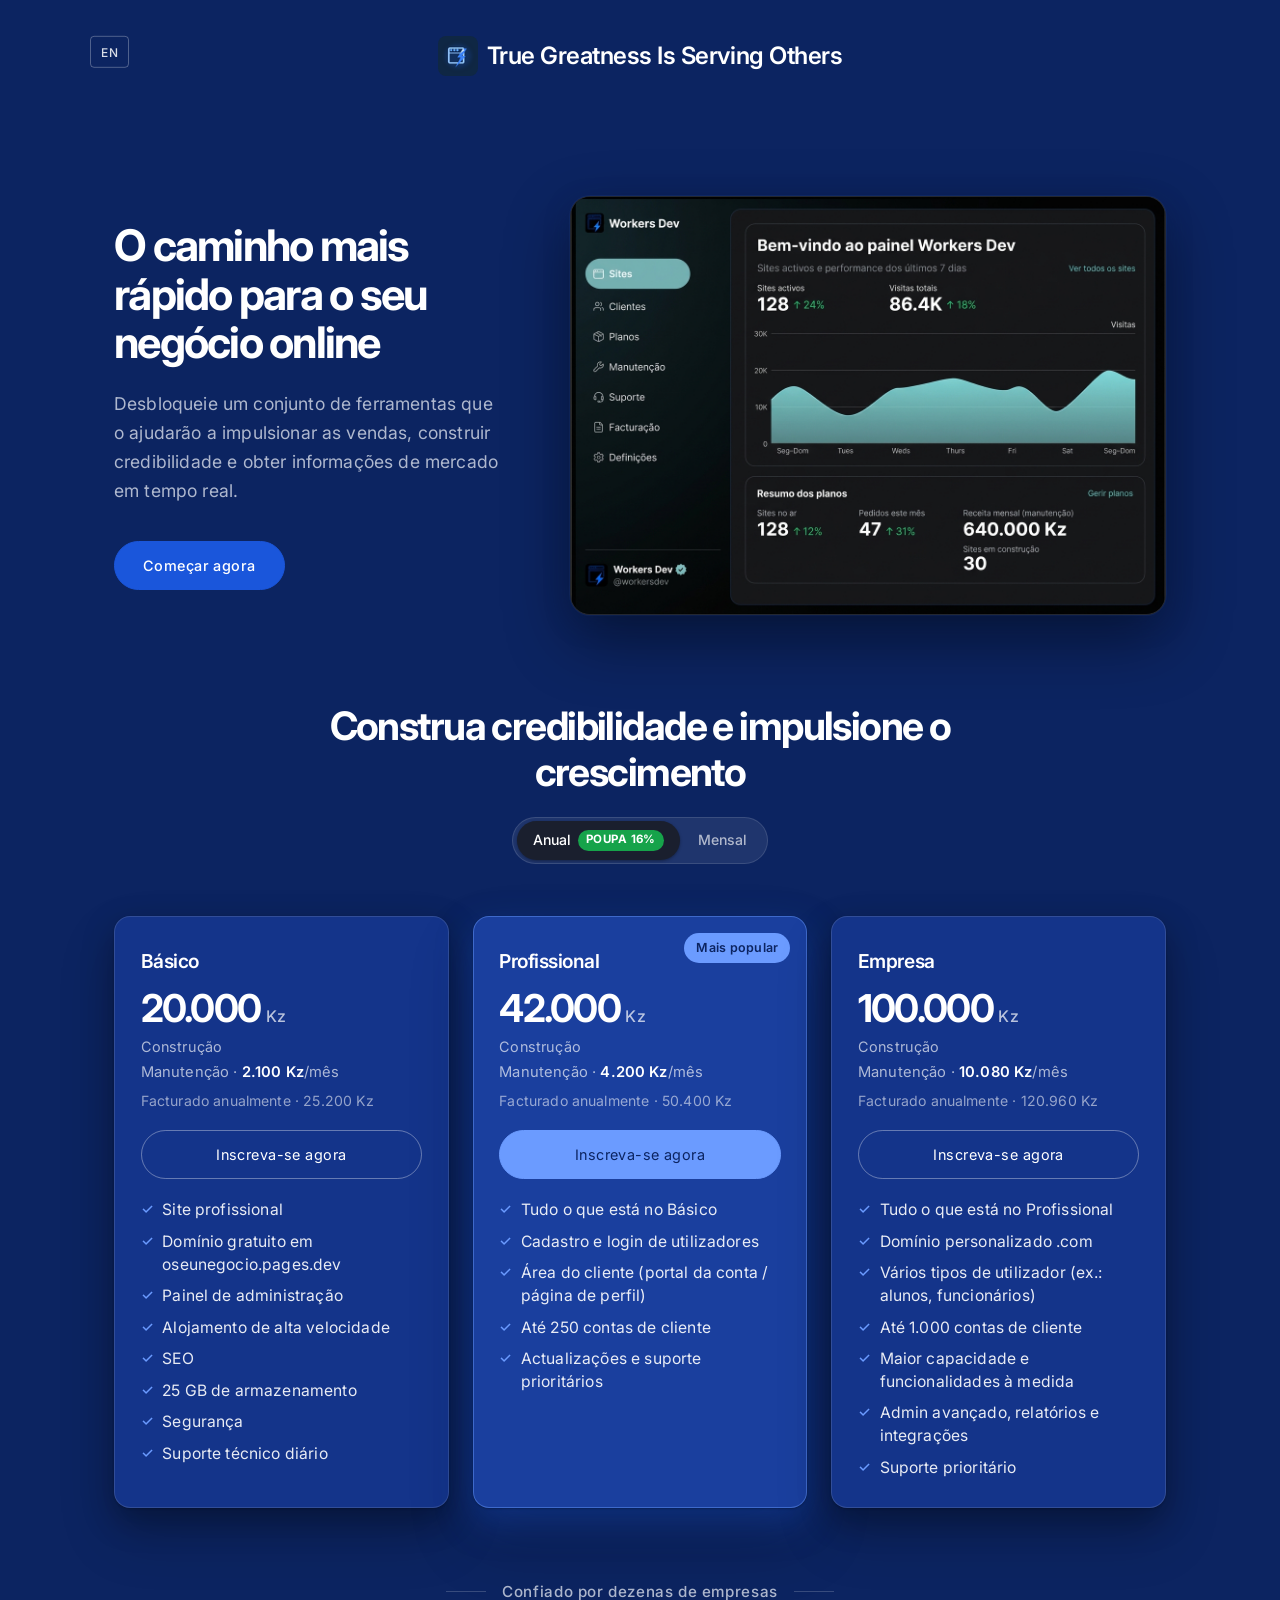
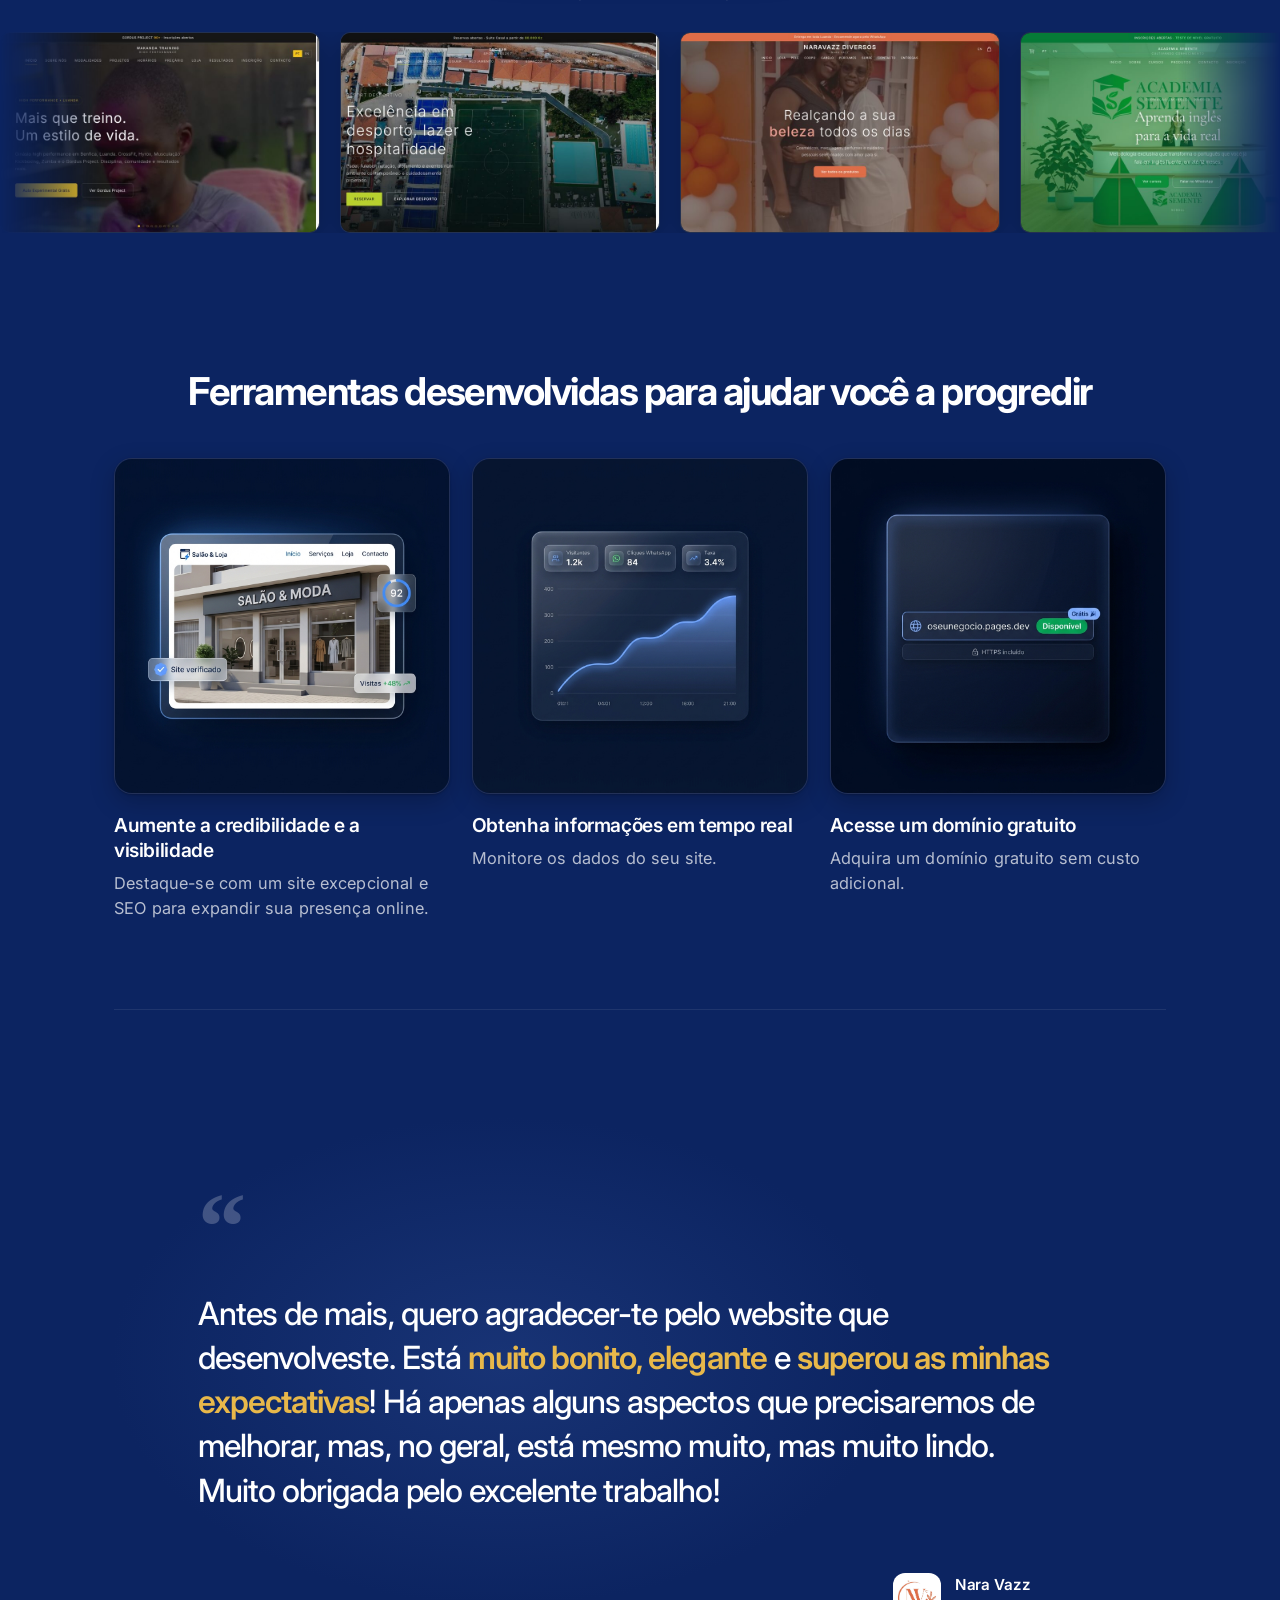
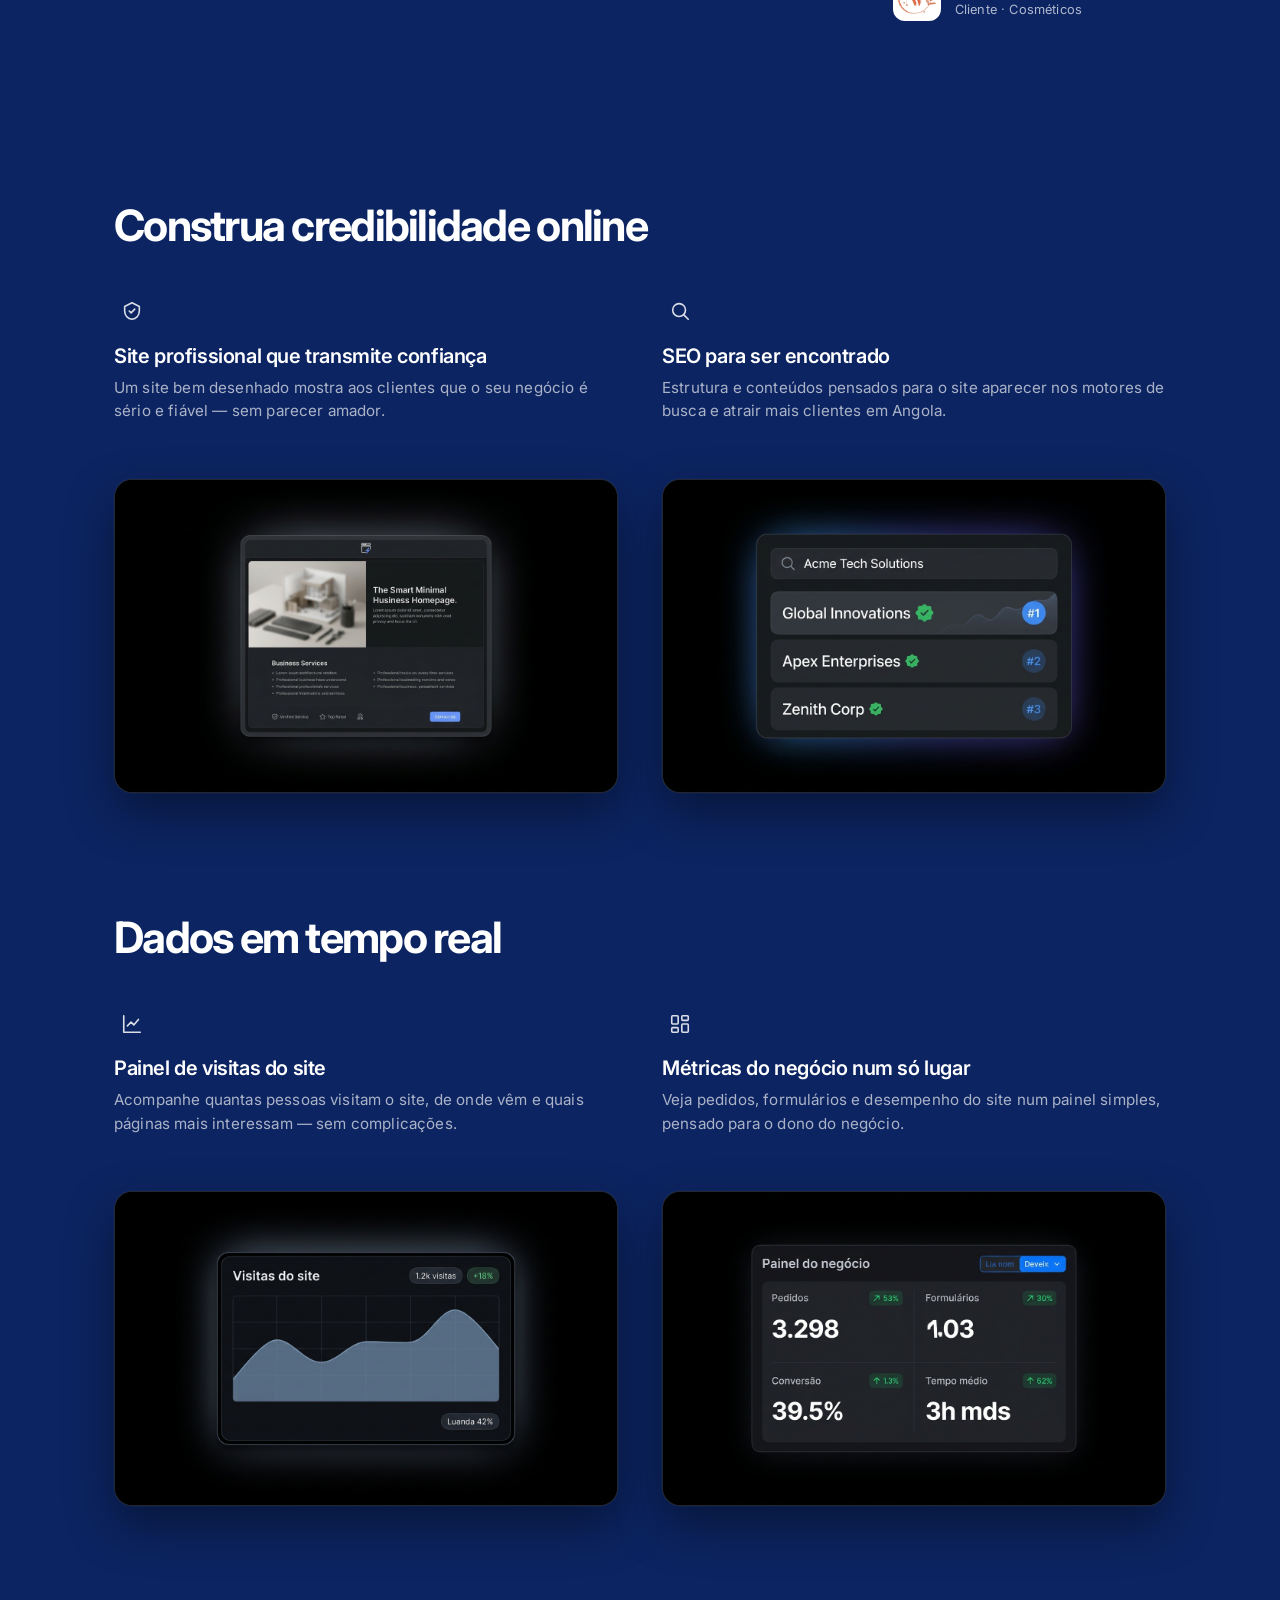
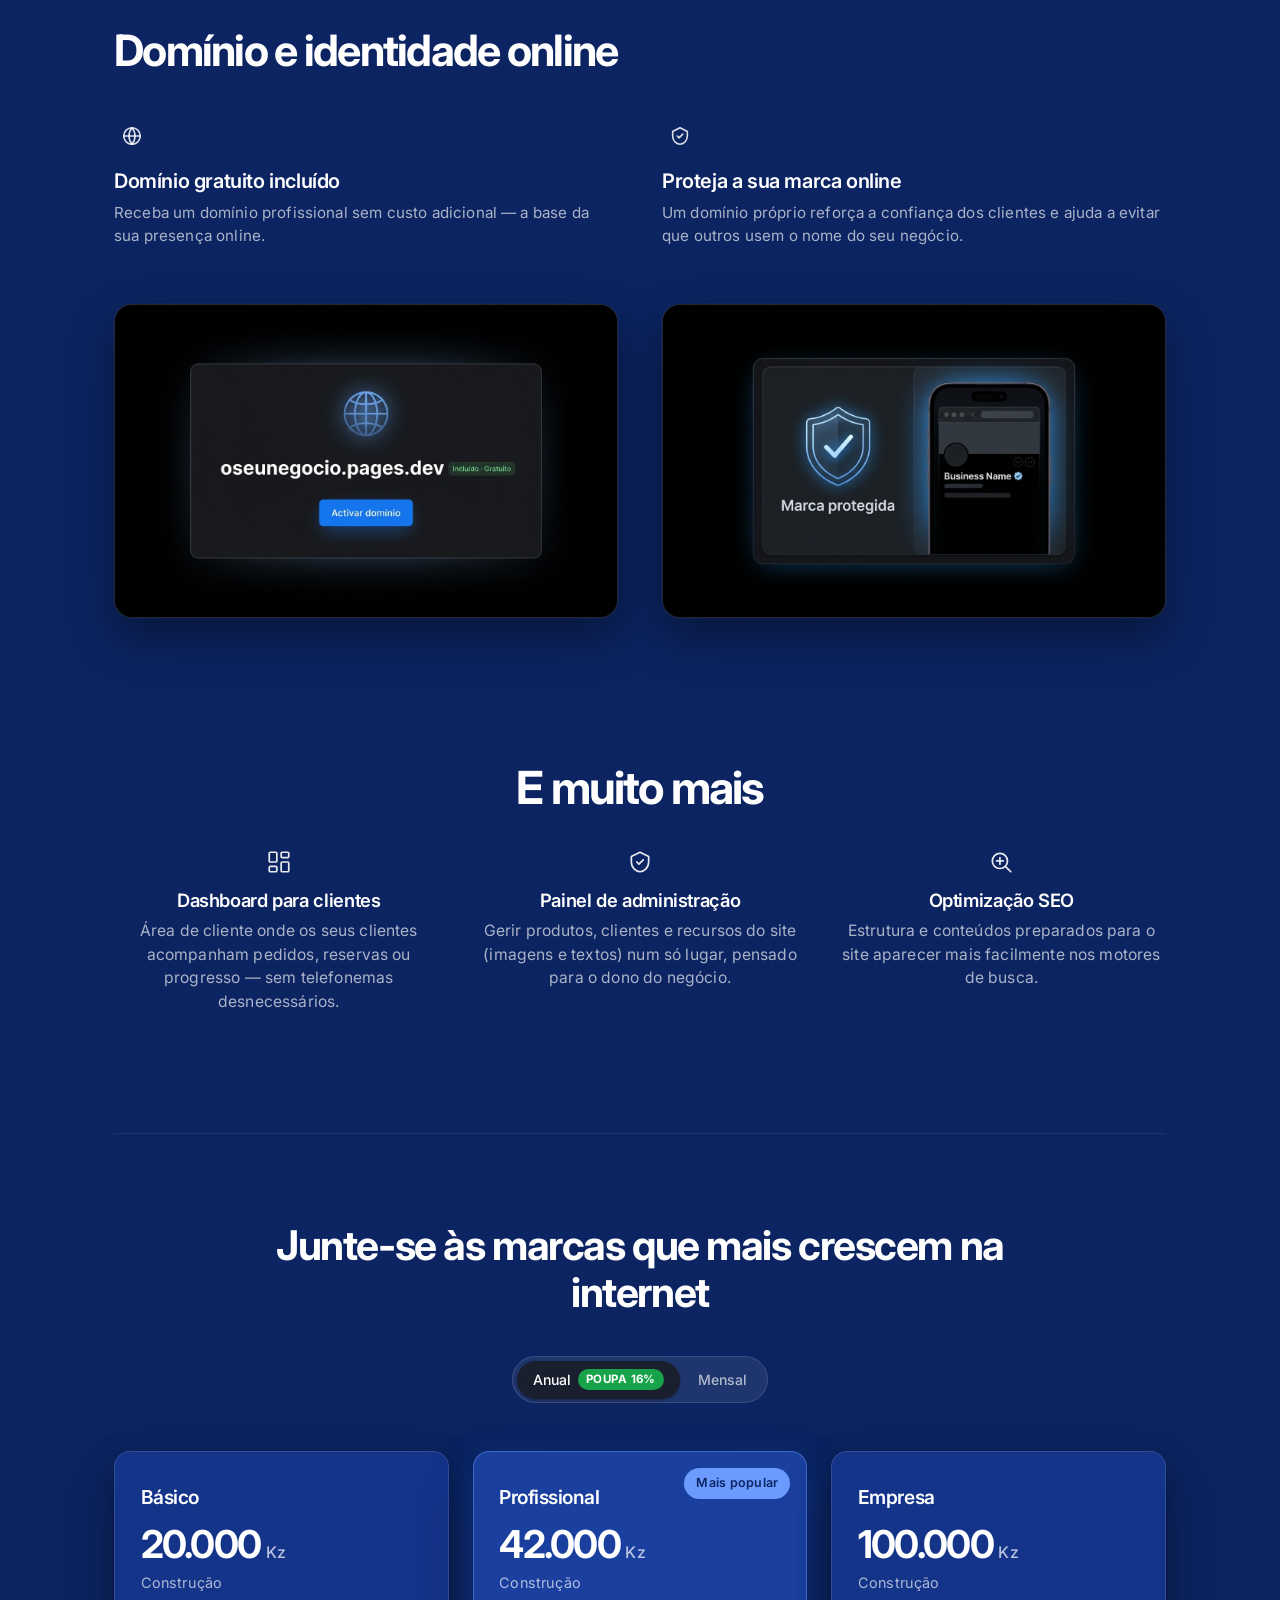
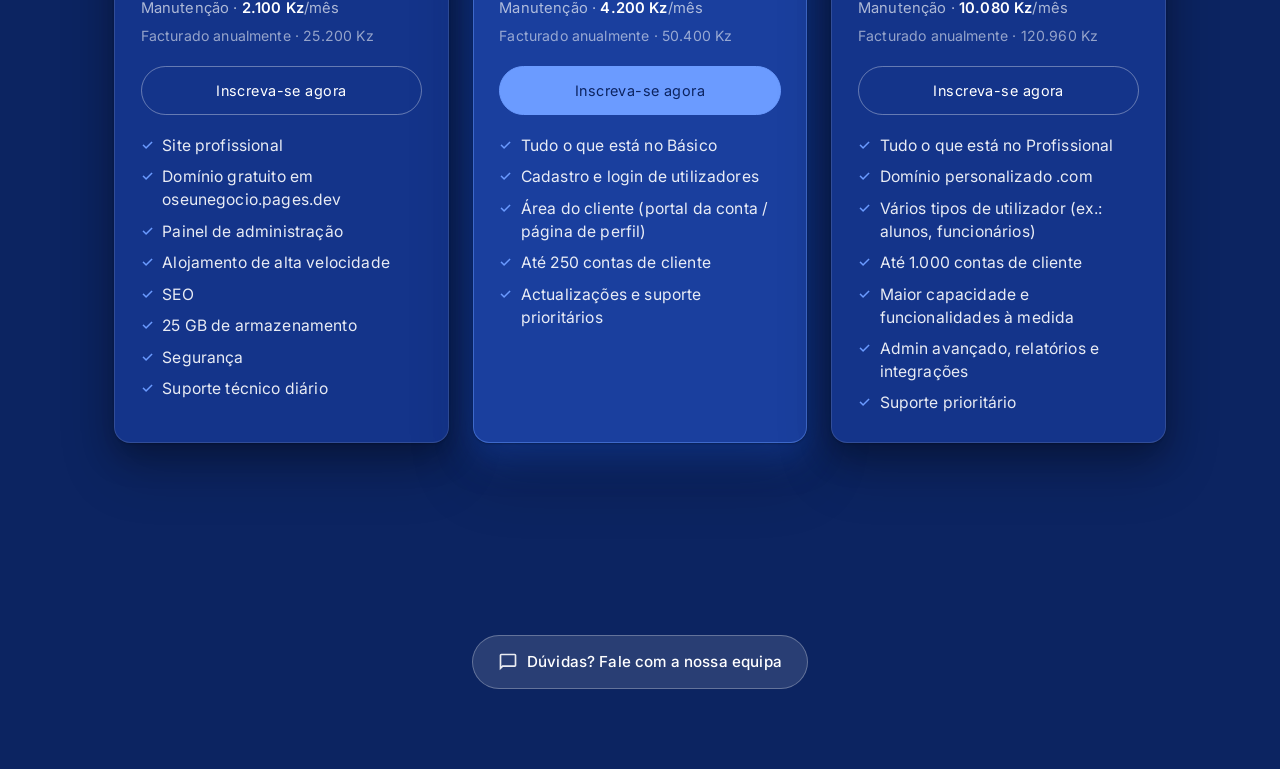
==== commit 69f8d528: "up" ====
--- a/Workers-Dev-Website/index.html
+++ b/Workers-Dev-Website/index.html
@@ -281,32 +281,38 @@
             <div class="expand-block">
               <h3 class="expand-block-title" data-i18n="expand.cred.title">Construa credibilidade online</h3>
 
-              <div class="expand-feature">
-                <div class="expand-feature-icon" aria-hidden="true">
-                  <svg width="22" height="22" viewBox="0 0 24 24" fill="none" stroke="currentColor" stroke-width="1.75" stroke-linecap="round" stroke-linejoin="round">
-                    <path d="M12 3l8 4v5c0 5-3.5 8.5-8 9-4.5-.5-8-4-8-9V7l8-4z"/>
-                    <path d="M9 12l2 2 4-4"/>
-                  </svg>
-                </div>
-                <h4 data-i18n="expand.cred.f1.title">Site profissional que transmite confiança</h4>
-                <p data-i18n="expand.cred.f1.desc">Um site bem desenhado mostra aos clientes que o seu negócio é sério e fiável — sem parecer amador.</p>
-              </div>
-              <div class="expand-mockup">
-                <img src="assets/expand-site-profissional.jpg" alt="" width="960" height="640" loading="lazy" data-i18n-alt="expand.cred.f1.alt">
-              </div>
-
-              <div class="expand-feature">
-                <div class="expand-feature-icon" aria-hidden="true">
-                  <svg width="22" height="22" viewBox="0 0 24 24" fill="none" stroke="currentColor" stroke-width="1.75" stroke-linecap="round" stroke-linejoin="round">
-                    <circle cx="11" cy="11" r="7"/>
-                    <path d="M21 21l-4.3-4.3"/>
-                  </svg>
-                </div>
-                <h4 data-i18n="expand.cred.f2.title">SEO para ser encontrado</h4>
-                <p data-i18n="expand.cred.f2.desc">Estrutura e conteúdos pensados para o site aparecer nos motores de busca e atrair mais clientes em Angola.</p>
-              </div>
-              <div class="expand-mockup">
-                <img src="assets/expand-seo.jpg" alt="" width="960" height="640" loading="lazy" data-i18n-alt="expand.cred.f2.alt">
+              <div class="expand-pairs">
+                <div class="expand-pair">
+                  <div class="expand-feature">
+                    <div class="expand-feature-icon" aria-hidden="true">
+                      <svg width="22" height="22" viewBox="0 0 24 24" fill="none" stroke="currentColor" stroke-width="1.75" stroke-linecap="round" stroke-linejoin="round">
+                        <path d="M12 3l8 4v5c0 5-3.5 8.5-8 9-4.5-.5-8-4-8-9V7l8-4z"/>
+                        <path d="M9 12l2 2 4-4"/>
+                      </svg>
+                    </div>
+                    <h4 data-i18n="expand.cred.f1.title">Site profissional que transmite confiança</h4>
+                    <p data-i18n="expand.cred.f1.desc">Um site bem desenhado mostra aos clientes que o seu negócio é sério e fiável — sem parecer amador.</p>
+                  </div>
+                  <div class="expand-mockup">
+                    <img src="assets/expand-site-profissional.jpg" alt="" width="960" height="640" loading="lazy" data-i18n-alt="expand.cred.f1.alt">
+                  </div>
+                </div>
+
+                <div class="expand-pair">
+                  <div class="expand-feature">
+                    <div class="expand-feature-icon" aria-hidden="true">
+                      <svg width="22" height="22" viewBox="0 0 24 24" fill="none" stroke="currentColor" stroke-width="1.75" stroke-linecap="round" stroke-linejoin="round">
+                        <circle cx="11" cy="11" r="7"/>
+                        <path d="M21 21l-4.3-4.3"/>
+                      </svg>
+                    </div>
+                    <h4 data-i18n="expand.cred.f2.title">SEO para ser encontrado</h4>
+                    <p data-i18n="expand.cred.f2.desc">Estrutura e conteúdos pensados para o site aparecer nos motores de busca e atrair mais clientes em Angola.</p>
+                  </div>
+                  <div class="expand-mockup">
+                    <img src="assets/expand-seo.jpg" alt="" width="960" height="640" loading="lazy" data-i18n-alt="expand.cred.f2.alt">
+                  </div>
+                </div>
               </div>
             </div>
 
@@ -314,34 +320,40 @@
             <div class="expand-block">
               <h3 class="expand-block-title" data-i18n="expand.data.title">Dados em tempo real</h3>
 
-              <div class="expand-feature">
-                <div class="expand-feature-icon" aria-hidden="true">
-                  <svg width="22" height="22" viewBox="0 0 24 24" fill="none" stroke="currentColor" stroke-width="1.75" stroke-linecap="round" stroke-linejoin="round">
-                    <path d="M3 3v18h18"/>
-                    <path d="M7 14l4-4 3 3 5-6"/>
-                  </svg>
-                </div>
-                <h4 data-i18n="expand.data.f1.title">Painel de visitas do site</h4>
-                <p data-i18n="expand.data.f1.desc">Acompanhe quantas pessoas visitam o site, de onde vêm e quais páginas mais interessam — sem complicações.</p>
-              </div>
-              <div class="expand-mockup">
-                <img src="assets/expand-analytics.jpg" alt="" width="960" height="640" loading="lazy" data-i18n-alt="expand.data.f1.alt">
-              </div>
-
-              <div class="expand-feature">
-                <div class="expand-feature-icon" aria-hidden="true">
-                  <svg width="22" height="22" viewBox="0 0 24 24" fill="none" stroke="currentColor" stroke-width="1.75" stroke-linecap="round" stroke-linejoin="round">
-                    <rect x="3" y="3" width="7" height="9" rx="1"/>
-                    <rect x="14" y="3" width="7" height="5" rx="1"/>
-                    <rect x="14" y="12" width="7" height="9" rx="1"/>
-                    <rect x="3" y="16" width="7" height="5" rx="1"/>
-                  </svg>
-                </div>
-                <h4 data-i18n="expand.data.f2.title">Métricas do negócio num só lugar</h4>
-                <p data-i18n="expand.data.f2.desc">Veja pedidos, formulários e desempenho do site num painel simples, pensado para o dono do negócio.</p>
-              </div>
-              <div class="expand-mockup">
-                <img src="assets/expand-dashboard.jpg" alt="" width="960" height="640" loading="lazy" data-i18n-alt="expand.data.f2.alt">
+              <div class="expand-pairs">
+                <div class="expand-pair">
+                  <div class="expand-feature">
+                    <div class="expand-feature-icon" aria-hidden="true">
+                      <svg width="22" height="22" viewBox="0 0 24 24" fill="none" stroke="currentColor" stroke-width="1.75" stroke-linecap="round" stroke-linejoin="round">
+                        <path d="M3 3v18h18"/>
+                        <path d="M7 14l4-4 3 3 5-6"/>
+                      </svg>
+                    </div>
+                    <h4 data-i18n="expand.data.f1.title">Painel de visitas do site</h4>
+                    <p data-i18n="expand.data.f1.desc">Acompanhe quantas pessoas visitam o site, de onde vêm e quais páginas mais interessam — sem complicações.</p>
+                  </div>
+                  <div class="expand-mockup">
+                    <img src="assets/expand-analytics.jpg" alt="" width="960" height="640" loading="lazy" data-i18n-alt="expand.data.f1.alt">
+                  </div>
+                </div>
+
+                <div class="expand-pair">
+                  <div class="expand-feature">
+                    <div class="expand-feature-icon" aria-hidden="true">
+                      <svg width="22" height="22" viewBox="0 0 24 24" fill="none" stroke="currentColor" stroke-width="1.75" stroke-linecap="round" stroke-linejoin="round">
+                        <rect x="3" y="3" width="7" height="9" rx="1"/>
+                        <rect x="14" y="3" width="7" height="5" rx="1"/>
+                        <rect x="14" y="12" width="7" height="9" rx="1"/>
+                        <rect x="3" y="16" width="7" height="5" rx="1"/>
+                      </svg>
+                    </div>
+                    <h4 data-i18n="expand.data.f2.title">Métricas do negócio num só lugar</h4>
+                    <p data-i18n="expand.data.f2.desc">Veja pedidos, formulários e desempenho do site num painel simples, pensado para o dono do negócio.</p>
+                  </div>
+                  <div class="expand-mockup">
+                    <img src="assets/expand-dashboard.jpg" alt="" width="960" height="640" loading="lazy" data-i18n-alt="expand.data.f2.alt">
+                  </div>
+                </div>
               </div>
             </div>
 
@@ -349,34 +361,40 @@
             <div class="expand-block">
               <h3 class="expand-block-title" data-i18n="expand.domain.title">Domínio e identidade online</h3>
 
-              <div class="expand-feature">
-                <div class="expand-feature-icon" aria-hidden="true">
-                  <svg width="22" height="22" viewBox="0 0 24 24" fill="none" stroke="currentColor" stroke-width="1.75" stroke-linecap="round" stroke-linejoin="round">
-                    <circle cx="12" cy="12" r="9"/>
-                    <path d="M3 12h18"/>
-                    <path d="M12 3a14 14 0 0 1 0 18"/>
-                    <path d="M12 3a14 14 0 0 0 0 18"/>
-                  </svg>
-                </div>
-                <h4 data-i18n="expand.domain.f1.title">Domínio gratuito incluído</h4>
-                <p data-i18n="expand.domain.f1.desc">Receba um domínio profissional sem custo adicional — a base da sua presença online.</p>
-              </div>
-              <div class="expand-mockup">
-                <img src="assets/expand-dominio.jpg" alt="" width="960" height="640" loading="lazy" data-i18n-alt="expand.domain.f1.alt">
-              </div>
-
-              <div class="expand-feature">
-                <div class="expand-feature-icon" aria-hidden="true">
-                  <svg width="22" height="22" viewBox="0 0 24 24" fill="none" stroke="currentColor" stroke-width="1.75" stroke-linecap="round" stroke-linejoin="round">
-                    <path d="M12 3l8 4v5c0 5-3.5 8.5-8 9-4.5-.5-8-4-8-9V7l8-4z"/>
-                    <path d="M9 12l2 2 4-4"/>
-                  </svg>
-                </div>
-                <h4 data-i18n="expand.domain.f2.title">Proteja a sua marca online</h4>
-                <p data-i18n="expand.domain.f2.desc">Um domínio próprio reforça a confiança dos clientes e ajuda a evitar que outros usem o nome do seu negócio.</p>
-              </div>
-              <div class="expand-mockup">
-                <img src="assets/expand-marca.jpg" alt="" width="960" height="640" loading="lazy" data-i18n-alt="expand.domain.f2.alt">
+              <div class="expand-pairs">
+                <div class="expand-pair">
+                  <div class="expand-feature">
+                    <div class="expand-feature-icon" aria-hidden="true">
+                      <svg width="22" height="22" viewBox="0 0 24 24" fill="none" stroke="currentColor" stroke-width="1.75" stroke-linecap="round" stroke-linejoin="round">
+                        <circle cx="12" cy="12" r="9"/>
+                        <path d="M3 12h18"/>
+                        <path d="M12 3a14 14 0 0 1 0 18"/>
+                        <path d="M12 3a14 14 0 0 0 0 18"/>
+                      </svg>
+                    </div>
+                    <h4 data-i18n="expand.domain.f1.title">Domínio gratuito incluído</h4>
+                    <p data-i18n="expand.domain.f1.desc">Receba um domínio profissional sem custo adicional — a base da sua presença online.</p>
+                  </div>
+                  <div class="expand-mockup">
+                    <img src="assets/expand-dominio.jpg" alt="" width="960" height="640" loading="lazy" data-i18n-alt="expand.domain.f1.alt">
+                  </div>
+                </div>
+
+                <div class="expand-pair">
+                  <div class="expand-feature">
+                    <div class="expand-feature-icon" aria-hidden="true">
+                      <svg width="22" height="22" viewBox="0 0 24 24" fill="none" stroke="currentColor" stroke-width="1.75" stroke-linecap="round" stroke-linejoin="round">
+                        <path d="M12 3l8 4v5c0 5-3.5 8.5-8 9-4.5-.5-8-4-8-9V7l8-4z"/>
+                        <path d="M9 12l2 2 4-4"/>
+                      </svg>
+                    </div>
+                    <h4 data-i18n="expand.domain.f2.title">Proteja a sua marca online</h4>
+                    <p data-i18n="expand.domain.f2.desc">Um domínio próprio reforça a confiança dos clientes e ajuda a evitar que outros usem o nome do seu negócio.</p>
+                  </div>
+                  <div class="expand-mockup">
+                    <img src="assets/expand-marca.jpg" alt="" width="960" height="640" loading="lazy" data-i18n-alt="expand.domain.f2.alt">
+                  </div>
+                </div>
               </div>
             </div>
 
--- a/Workers-Dev-Website/styles.css
+++ b/Workers-Dev-Website/styles.css
@@ -817,25 +817,25 @@
 /* Desktop only: X-style quote — left text, soft glow, author bottom-right */
 @media (min-width: 1024px) {
   .plans-x-quote.testimonial {
-    padding: 5.5rem 0 1rem;
-    margin-top: 5rem;
+    padding: 6.5rem 0 2rem;
+    margin-top: 5.5rem;
   }
 
   .testimonial-inner {
-    max-width: 920px;
-    padding: 3.5rem 2.5rem 2.5rem;
+    max-width: 980px;
+    padding: 4.5rem 3rem 3.25rem;
   }
 
   /* Soft radial glow behind quote (like X Premium Business) */
   .testimonial-inner::before {
     content: "";
     position: absolute;
-    inset: -10% -5% -20% -5%;
+    inset: -12% -8% -22% -8%;
     background: radial-gradient(
-      ellipse 70% 65% at 40% 45%,
-      rgba(107, 155, 255, 0.12) 0%,
-      rgba(12, 36, 97, 0.06) 45%,
-      transparent 70%
+      ellipse 72% 68% at 38% 42%,
+      rgba(107, 155, 255, 0.13) 0%,
+      rgba(12, 36, 97, 0.06) 48%,
+      transparent 72%
     );
     pointer-events: none;
     z-index: 0;
@@ -847,25 +847,25 @@
   }
 
   .testimonial-mark {
-    font-size: 5.5rem;
-    margin-bottom: 1rem;
+    font-size: 6rem;
+    margin-bottom: 1.5rem;
     color: rgba(255, 255, 255, 0.22);
   }
 
   .testimonial-quote {
-    margin: 0 0 3rem;
-    max-width: 780px;
+    margin: 0 0 3.75rem;
+    max-width: 860px;
   }
 
   .testimonial-quote p {
-    font-size: clamp(1.85rem, 2.4vw, 2.35rem);
-    line-height: 1.28;
-    letter-spacing: -0.035em;
+    font-size: clamp(1.9rem, 2.5vw, 2.4rem);
+    line-height: 1.38;
+    letter-spacing: -0.03em;
   }
 
   .testimonial-author {
     justify-content: flex-end;
-    margin-top: 0.5rem;
+    margin-top: 0.75rem;
   }
 }
 
@@ -1834,32 +1834,38 @@
     flex-direction: row;
     align-items: center;
     justify-content: space-between;
-    gap: 3rem;
+    gap: 3.5rem;
     margin-bottom: 5.5rem;
   }
 
   .plans-x-header {
     text-align: left;
-    max-width: 440px;
+    max-width: 480px;
     margin: 0;
-    flex: 0 1 42%;
+    flex: 0 0 38%;
+    padding-right: 0.5rem;
   }
 
   .plans-x-title {
-    font-size: clamp(2.4rem, 3.2vw, 3.5rem);
+    font-size: clamp(2.55rem, 3.4vw, 3.65rem);
+    line-height: 1.12;
+    margin-bottom: 1.35rem;
+    letter-spacing: -0.04em;
   }
 
   .plans-x-sub {
-    font-size: 1.05rem;
-    max-width: 400px;
+    font-size: 1.1rem;
+    line-height: 1.65;
+    max-width: 26rem;
+    margin-bottom: 0.25rem;
   }
 
   .plans-x-start {
-    margin-top: 1.75rem;
+    margin-top: 2rem;
   }
 
   .plans-x-dashboard {
-    flex: 1 1 55%;
+    flex: 1 1 58%;
     max-width: none;
     margin: 0;
   }
@@ -2427,6 +2433,14 @@
   }
 }
 
+/* Desktop: full width so two columns can sit side by side */
+@media (min-width: 1024px) {
+  .expand-blocks {
+    max-width: none;
+    margin-top: 6rem;
+  }
+}
+
 .expand-block {
   margin-bottom: 5rem;
 }
@@ -2434,6 +2448,12 @@
 @media (min-width: 720px) {
   .expand-block {
     margin-bottom: 6.5rem;
+  }
+}
+
+@media (min-width: 1024px) {
+  .expand-block {
+    margin-bottom: 7.5rem;
   }
 }
 
@@ -2444,6 +2464,38 @@
   color: #fff;
   line-height: 1.12;
   margin-bottom: 2.5rem;
+}
+
+@media (min-width: 1024px) {
+  .expand-block-title {
+    margin-bottom: 2.75rem;
+  }
+}
+
+/* Pair = subtitle block + mockup (stacked by default) */
+.expand-pairs {
+  display: flex;
+  flex-direction: column;
+  gap: 0;
+}
+
+.expand-pair {
+  display: flex;
+  flex-direction: column;
+}
+
+/* Desktop: two subtitle blocks side by side */
+@media (min-width: 1024px) {
+  .expand-pairs {
+    display: grid;
+    grid-template-columns: 1fr 1fr;
+    gap: 2.5rem 2.75rem;
+    align-items: start;
+  }
+
+  .expand-pair .expand-mockup {
+    margin-bottom: 0;
+  }
 }
 
 .expand-feature {
@@ -2485,6 +2537,12 @@
   color: rgba(255, 255, 255, 0.65);
   line-height: 1.55;
   max-width: 36rem;
+}
+
+@media (min-width: 1024px) {
+  .expand-feature p {
+    max-width: none;
+  }
 }
 
 .expand-mockup {
@@ -2622,19 +2680,42 @@
   }
 }
 
+@media (min-width: 1024px) {
+  .plans-join {
+    margin-top: 7.5rem;
+    padding-top: 5.5rem;
+  }
+}
+
 .plans-join-title {
   text-align: center;
   font-size: clamp(1.95rem, 4.5vw, 2.75rem);
   font-weight: 700;
   letter-spacing: -0.04em;
   color: #fff;
-  line-height: 1.12;
-  max-width: 30rem;
+  line-height: 1.18;
+  max-width: 38rem;
   margin: 0 auto 2rem;
+}
+
+@media (min-width: 1024px) {
+  .plans-join-title {
+    font-size: clamp(2.35rem, 3.2vw, 3.1rem);
+    line-height: 1.15;
+    max-width: 46rem;
+    margin: 0 auto 2.5rem;
+    letter-spacing: -0.035em;
+  }
 }
 
 .plans-billing--join {
   margin-bottom: 2.5rem;
+}
+
+@media (min-width: 1024px) {
+  .plans-billing--join {
+    margin-bottom: 3rem;
+  }
 }
 
 /* ---------- Plans (legacy photo cards, kept if referenced) ---------- */
@@ -3212,14 +3293,33 @@
   padding: 1.5rem 0 4rem;
 }
 
+@media (min-width: 1024px) {
+  .interest-section {
+    padding: 2.5rem 0 5.5rem;
+  }
+}
+
 .interest-wrap {
   max-width: 520px;
   margin: 0 auto;
 }
 
+/* Desktop: wider form + title like X Business interest page */
+@media (min-width: 1024px) {
+  .interest-wrap {
+    max-width: 640px;
+  }
+}
+
 .interest-header {
   text-align: center;
   margin-bottom: 2.25rem;
+}
+
+@media (min-width: 1024px) {
+  .interest-header {
+    margin-bottom: 2.75rem;
+  }
 }
 
 .interest-title {
@@ -3231,6 +3331,15 @@
   margin-bottom: 0.85rem;
 }
 
+@media (min-width: 1024px) {
+  .interest-title {
+    font-size: clamp(2.15rem, 3.2vw, 2.85rem);
+    line-height: 1.18;
+    letter-spacing: -0.035em;
+    margin-bottom: 1.15rem;
+  }
+}
+
 .interest-sub {
   font-size: 1rem;
   line-height: 1.55;
@@ -3238,10 +3347,28 @@
   margin-bottom: 0.75rem;
 }
 
+@media (min-width: 1024px) {
+  .interest-sub {
+    font-size: 1.08rem;
+    line-height: 1.6;
+    max-width: 36rem;
+    margin-left: auto;
+    margin-right: auto;
+    margin-bottom: 1rem;
+  }
+}
+
 .interest-lead {
   font-size: 0.95rem;
   font-weight: 500;
   color: #fff;
+}
+
+@media (min-width: 1024px) {
+  .interest-lead {
+    font-size: 1rem;
+    margin-top: 0.15rem;
+  }
 }
 
 .interest-form {
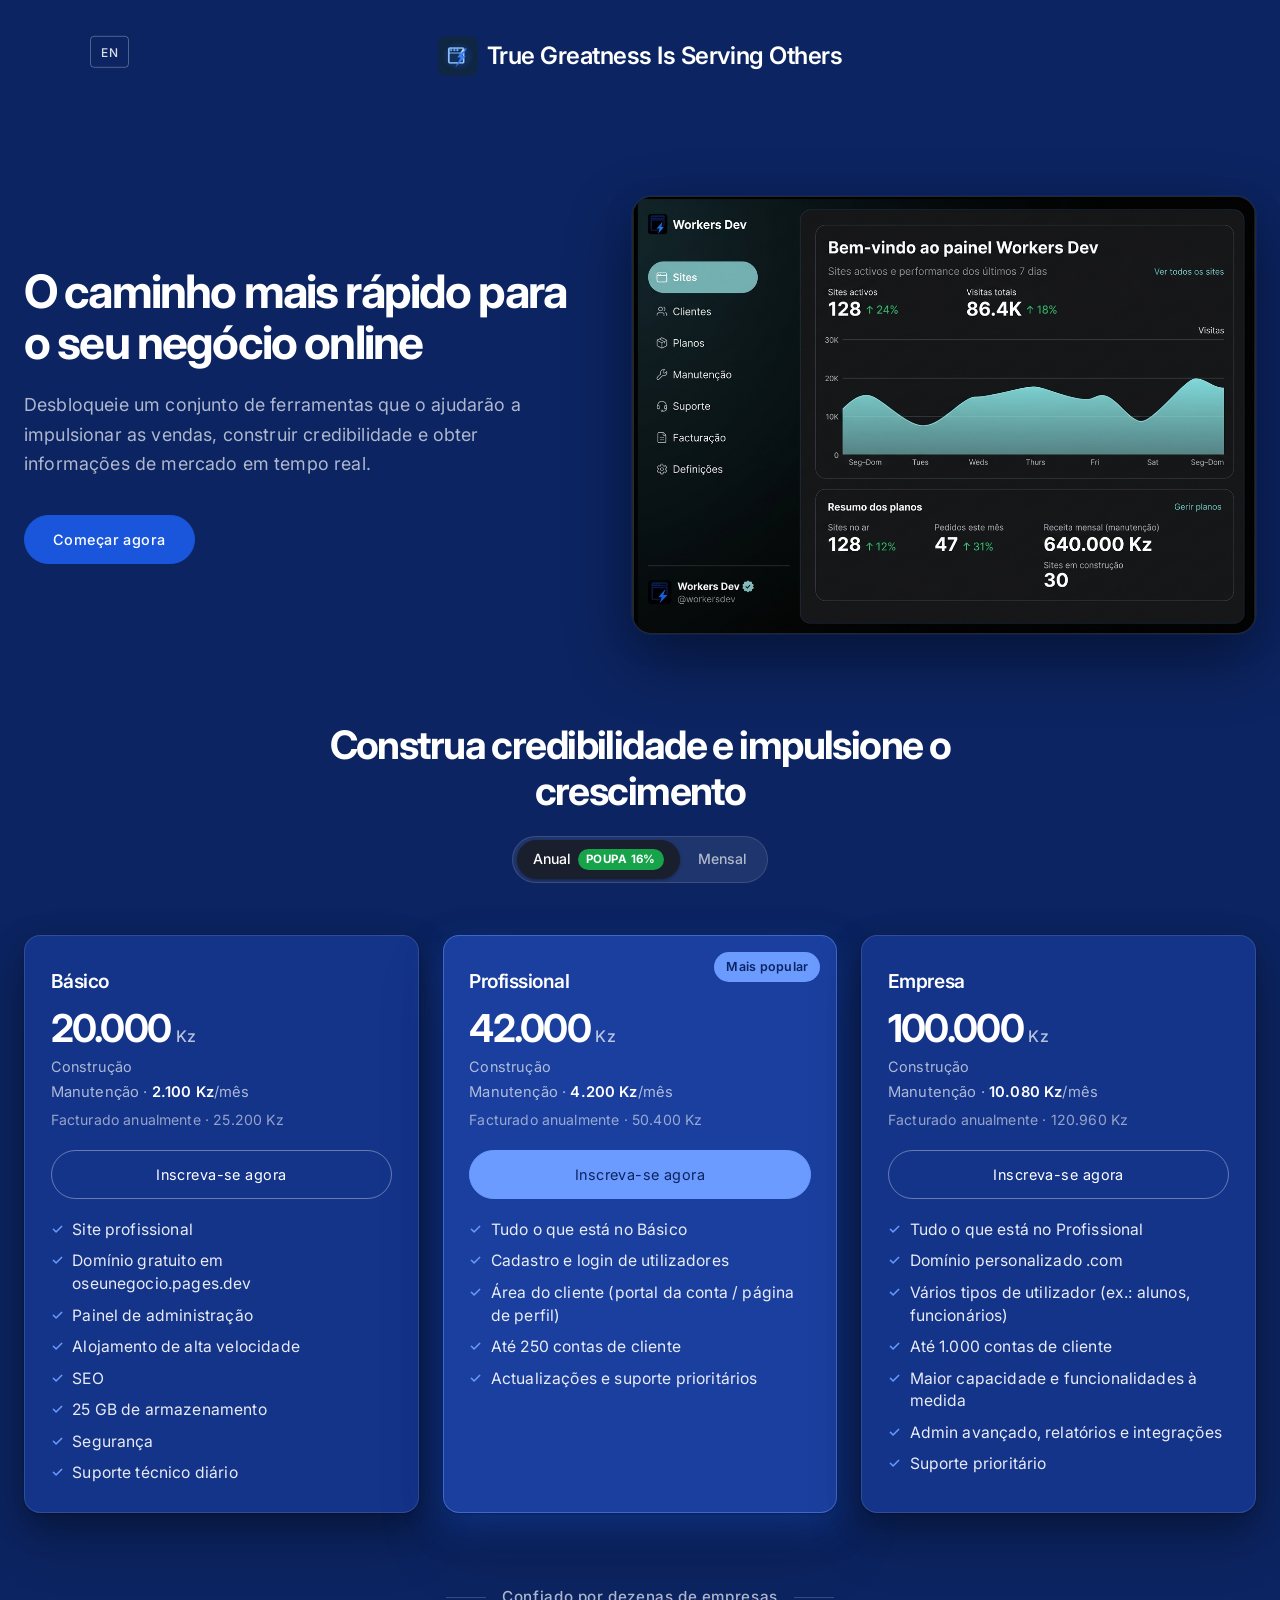
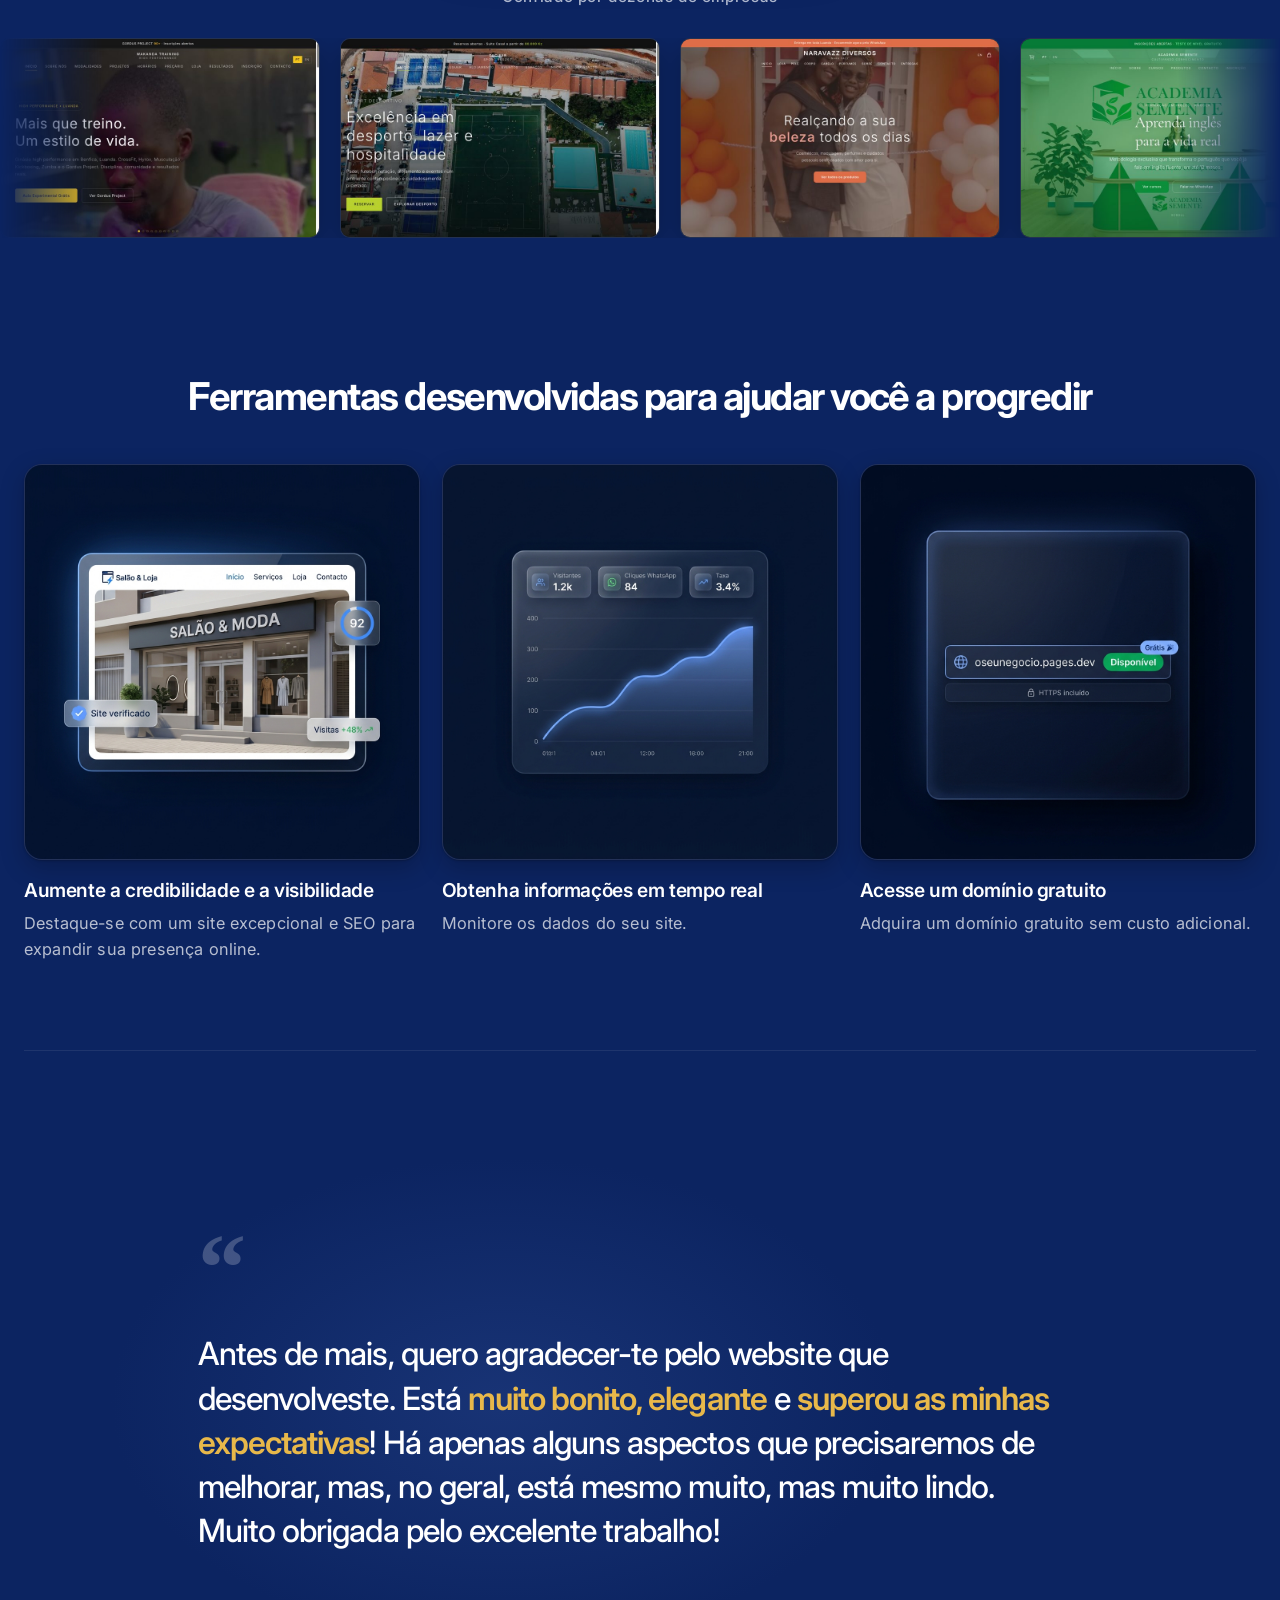
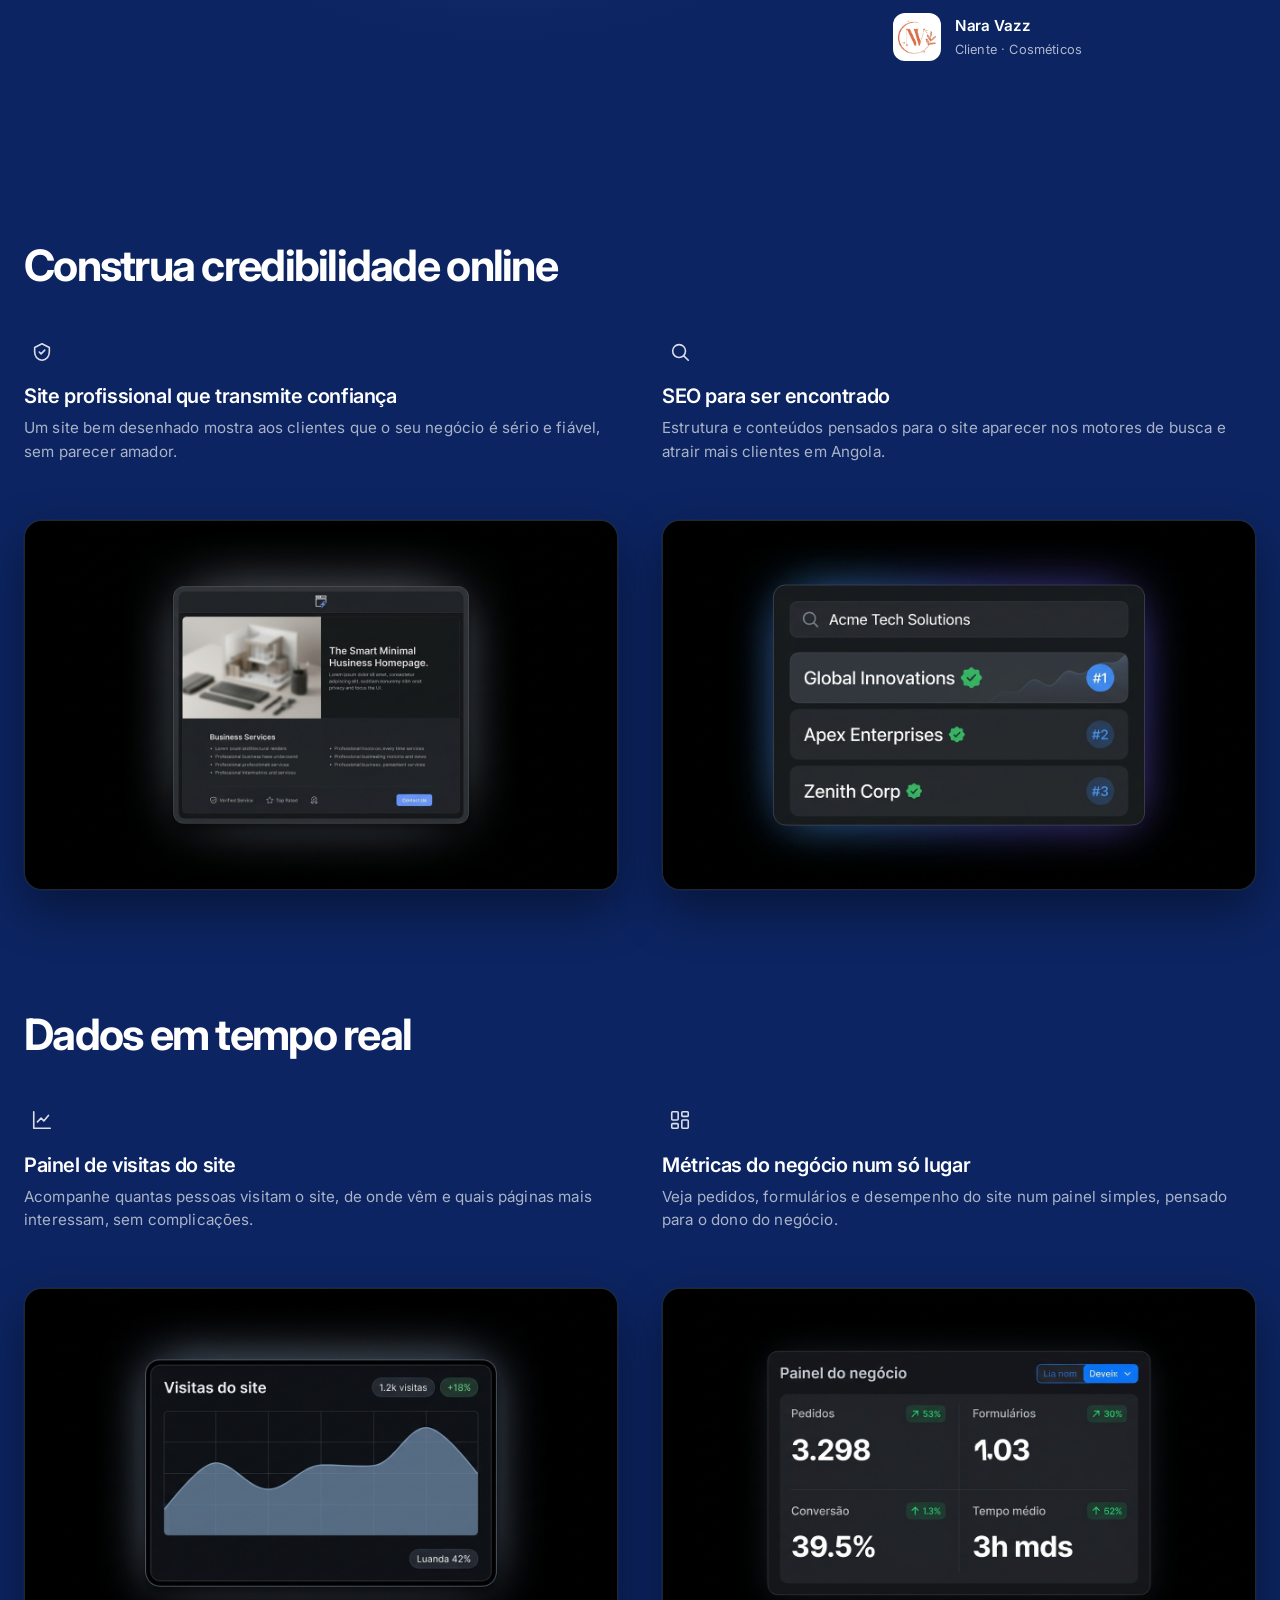
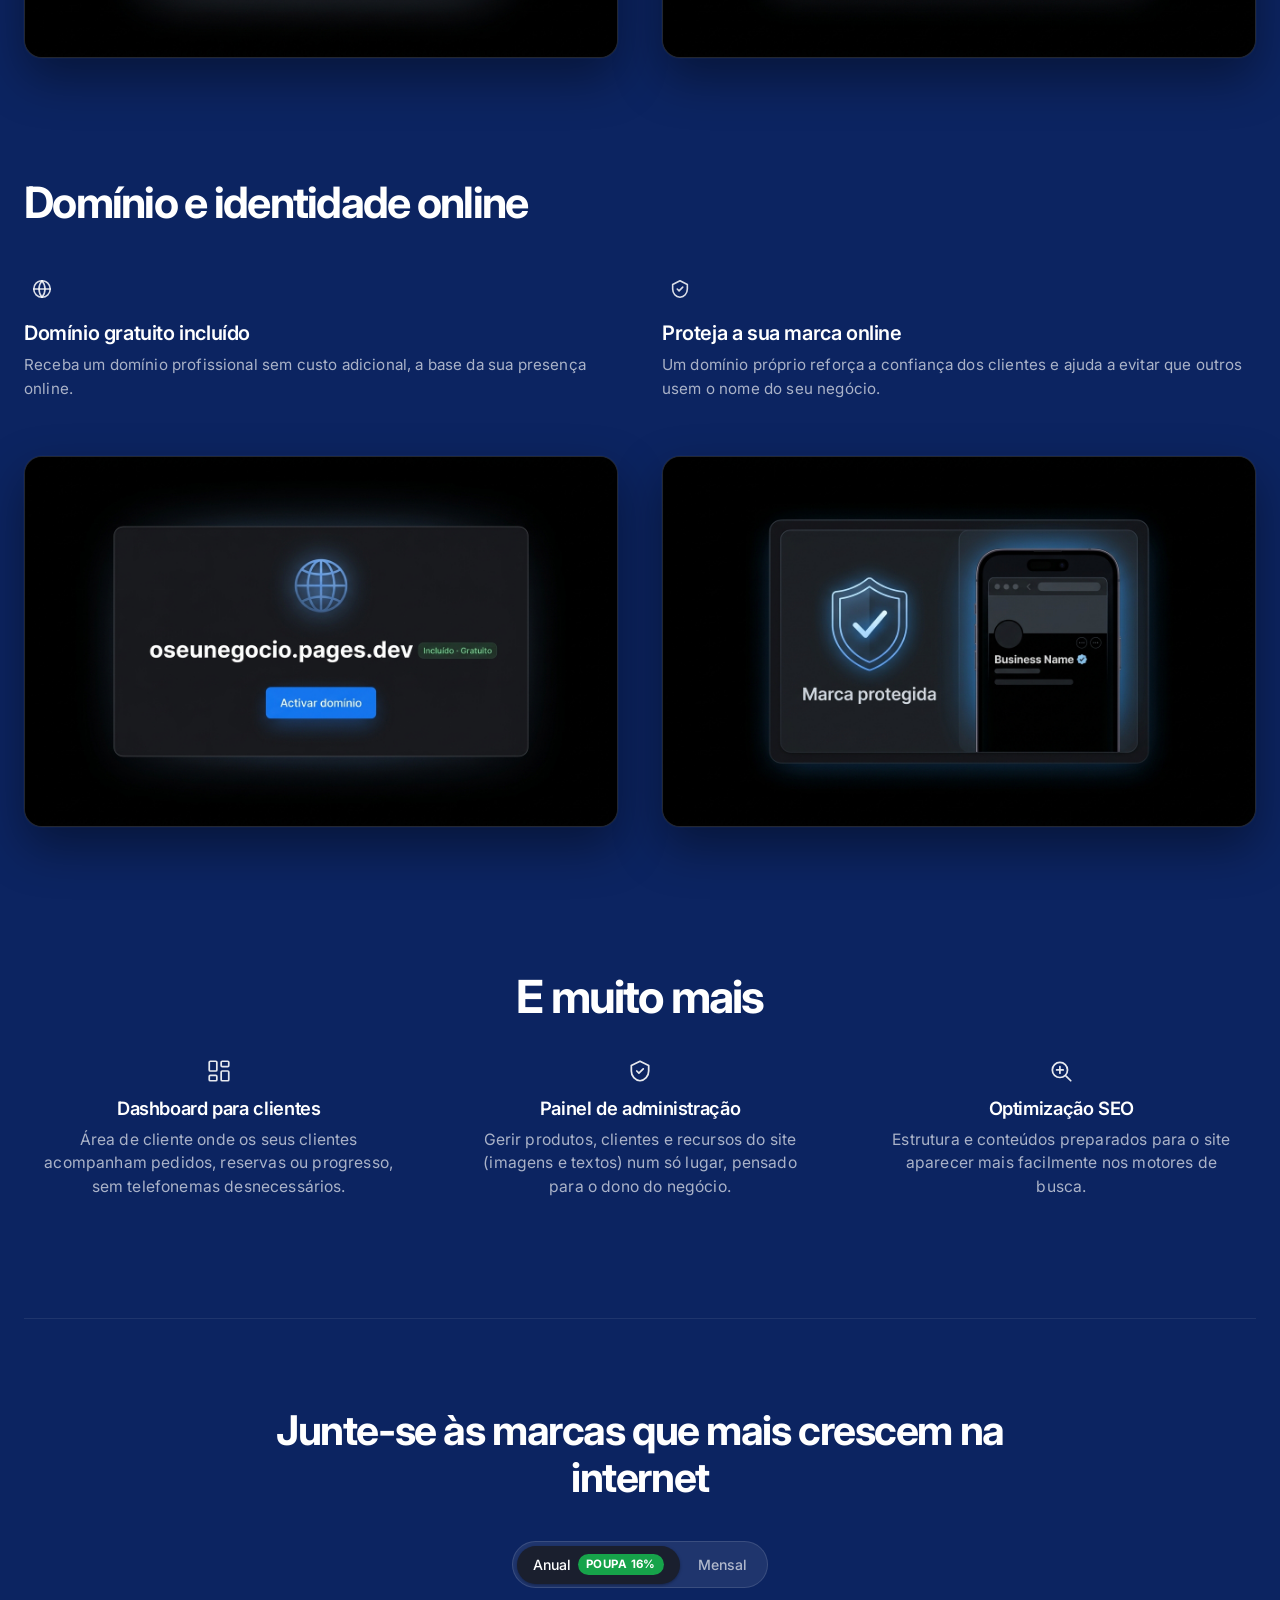
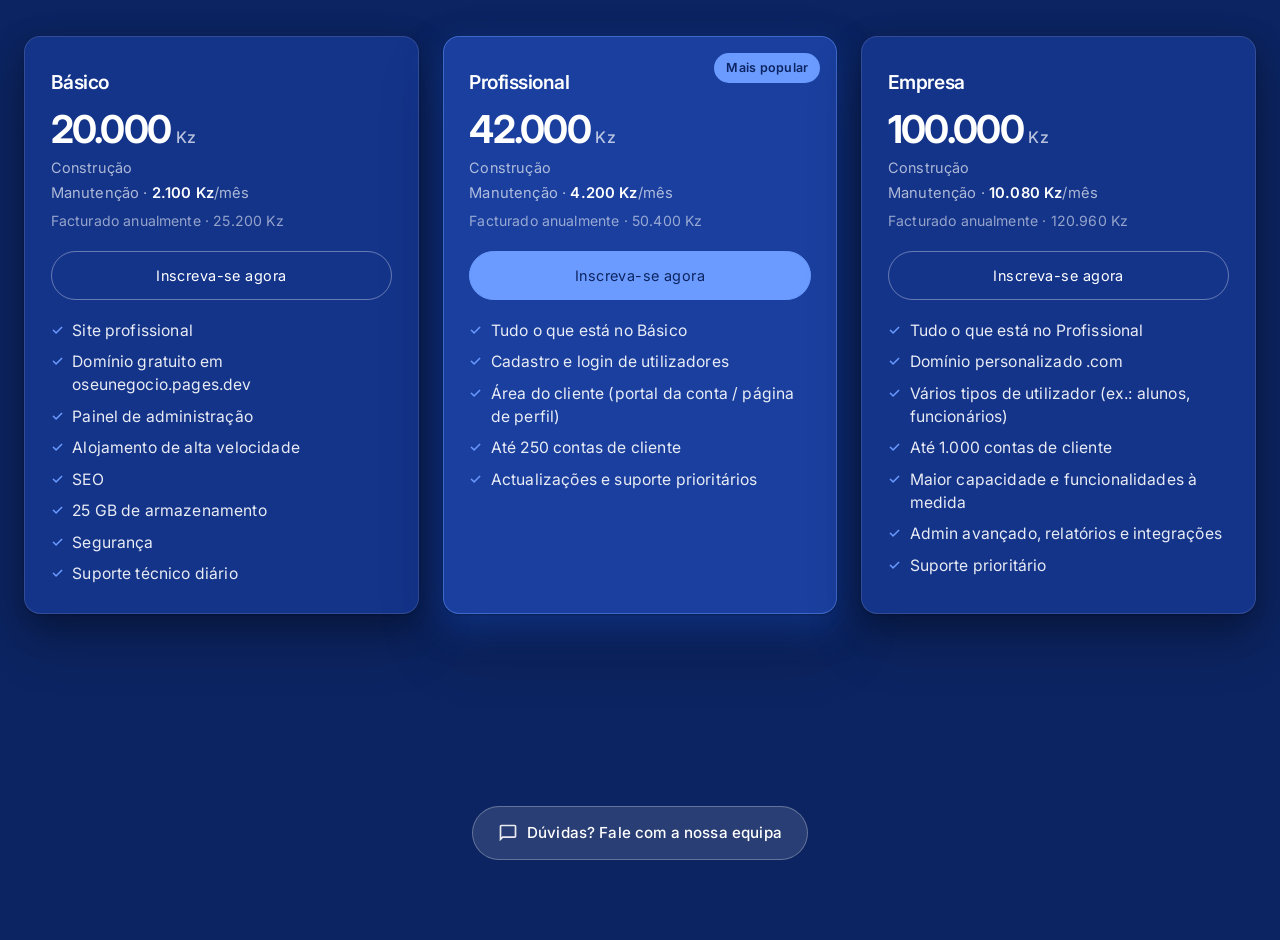
==== commit db6f98ef: "up" ====
--- a/Workers-Dev-Website/index.html
+++ b/Workers-Dev-Website/index.html
@@ -46,7 +46,7 @@
           <div class="plans-x-dashboard">
             <img
               src="assets/dashboard-workersdev.jpg"
-              alt="Painel Workers Dev — sites activos, visitas e resumo dos planos"
+              alt="Painel Workers Dev, sites activos, visitas e resumo dos planos"
               width="1200"
               height="750"
               loading="eager"
@@ -291,7 +291,7 @@
                       </svg>
                     </div>
                     <h4 data-i18n="expand.cred.f1.title">Site profissional que transmite confiança</h4>
-                    <p data-i18n="expand.cred.f1.desc">Um site bem desenhado mostra aos clientes que o seu negócio é sério e fiável — sem parecer amador.</p>
+                    <p data-i18n="expand.cred.f1.desc">Um site bem desenhado mostra aos clientes que o seu negócio é sério e fiável, sem parecer amador.</p>
                   </div>
                   <div class="expand-mockup">
                     <img src="assets/expand-site-profissional.jpg" alt="" width="960" height="640" loading="lazy" data-i18n-alt="expand.cred.f1.alt">
@@ -330,7 +330,7 @@
                       </svg>
                     </div>
                     <h4 data-i18n="expand.data.f1.title">Painel de visitas do site</h4>
-                    <p data-i18n="expand.data.f1.desc">Acompanhe quantas pessoas visitam o site, de onde vêm e quais páginas mais interessam — sem complicações.</p>
+                    <p data-i18n="expand.data.f1.desc">Acompanhe quantas pessoas visitam o site, de onde vêm e quais páginas mais interessam, sem complicações.</p>
                   </div>
                   <div class="expand-mockup">
                     <img src="assets/expand-analytics.jpg" alt="" width="960" height="640" loading="lazy" data-i18n-alt="expand.data.f1.alt">
@@ -373,7 +373,7 @@
                       </svg>
                     </div>
                     <h4 data-i18n="expand.domain.f1.title">Domínio gratuito incluído</h4>
-                    <p data-i18n="expand.domain.f1.desc">Receba um domínio profissional sem custo adicional — a base da sua presença online.</p>
+                    <p data-i18n="expand.domain.f1.desc">Receba um domínio profissional sem custo adicional, a base da sua presença online.</p>
                   </div>
                   <div class="expand-mockup">
                     <img src="assets/expand-dominio.jpg" alt="" width="960" height="640" loading="lazy" data-i18n-alt="expand.domain.f1.alt">
@@ -412,7 +412,7 @@
                     </svg>
                   </div>
                   <h4 data-i18n="expand.more.f1.title">Dashboard para clientes</h4>
-                  <p data-i18n="expand.more.f1.desc">Área de cliente onde os seus clientes acompanham pedidos, reservas ou progresso — sem telefonemas desnecessários.</p>
+                  <p data-i18n="expand.more.f1.desc">Área de cliente onde os seus clientes acompanham pedidos, reservas ou progresso, sem telefonemas desnecessários.</p>
                 </article>
                 <article class="expand-more-card">
                   <div class="expand-more-icon" aria-hidden="true">
--- a/Workers-Dev-Website/styles.css
+++ b/Workers-Dev-Website/styles.css
@@ -1830,33 +1830,38 @@
 
 /* Desktop only: X-style — text left, dashboard right */
 @media (min-width: 1024px) {
+  .plans-x .container {
+    max-width: 1280px;
+  }
+
   .plans-x-hero {
     flex-direction: row;
     align-items: center;
     justify-content: space-between;
-    gap: 3.5rem;
+    gap: 3rem;
     margin-bottom: 5.5rem;
   }
 
   .plans-x-header {
     text-align: left;
-    max-width: 480px;
+    max-width: 560px;
     margin: 0;
-    flex: 0 0 38%;
-    padding-right: 0.5rem;
+    flex: 0 1 46%;
+    min-width: 0;
+    padding-right: 0.25rem;
   }
 
   .plans-x-title {
-    font-size: clamp(2.55rem, 3.4vw, 3.65rem);
-    line-height: 1.12;
-    margin-bottom: 1.35rem;
+    font-size: clamp(2.65rem, 3.6vw, 3.85rem);
+    line-height: 1.1;
+    margin-bottom: 1.4rem;
     letter-spacing: -0.04em;
   }
 
   .plans-x-sub {
-    font-size: 1.1rem;
+    font-size: 1.12rem;
     line-height: 1.65;
-    max-width: 26rem;
+    max-width: none;
     margin-bottom: 0.25rem;
   }
 
@@ -1865,7 +1870,7 @@
   }
 
   .plans-x-dashboard {
-    flex: 1 1 58%;
+    flex: 1 1 50%;
     max-width: none;
     margin: 0;
   }
@@ -3300,14 +3305,20 @@
 }
 
 .interest-wrap {
-  max-width: 520px;
+  max-width: 560px;
   margin: 0 auto;
 }
 
-/* Desktop: wider form + title like X Business interest page */
+/* Wider form + title like X Business interest page */
+@media (min-width: 720px) {
+  .interest-wrap {
+    max-width: 640px;
+  }
+}
+
 @media (min-width: 1024px) {
   .interest-wrap {
-    max-width: 640px;
+    max-width: 720px;
   }
 }
 
@@ -3333,10 +3344,10 @@
 
 @media (min-width: 1024px) {
   .interest-title {
-    font-size: clamp(2.15rem, 3.2vw, 2.85rem);
-    line-height: 1.18;
+    font-size: clamp(2.25rem, 3.4vw, 3rem);
+    line-height: 1.15;
     letter-spacing: -0.035em;
-    margin-bottom: 1.15rem;
+    margin-bottom: 1.25rem;
   }
 }
 
@@ -3349,9 +3360,9 @@
 
 @media (min-width: 1024px) {
   .interest-sub {
-    font-size: 1.08rem;
-    line-height: 1.6;
-    max-width: 36rem;
+    font-size: 1.1rem;
+    line-height: 1.65;
+    max-width: 40rem;
     margin-left: auto;
     margin-right: auto;
     margin-bottom: 1rem;
@@ -3366,15 +3377,21 @@
 
 @media (min-width: 1024px) {
   .interest-lead {
-    font-size: 1rem;
-    margin-top: 0.15rem;
+    font-size: 1.05rem;
+    margin-top: 0.25rem;
   }
 }
 
 .interest-form {
   display: flex;
   flex-direction: column;
-  gap: 1.15rem;
+  gap: 1.25rem;
+}
+
+@media (min-width: 1024px) {
+  .interest-form {
+    gap: 1.35rem;
+  }
 }
 
 .interest-form .form-group label {
@@ -3387,12 +3404,21 @@
 .interest-form .form-group select,
 .interest-form .form-group textarea {
   border: 1px solid rgba(255, 255, 255, 0.22);
-  border-radius: 6px;
-  padding: 0.85rem 1rem;
+  border-radius: 8px;
+  padding: 0.9rem 1.1rem;
   background: transparent;
   color: #fff;
   font-size: 0.95rem;
   width: 100%;
+}
+
+@media (min-width: 1024px) {
+  .interest-form .form-group input,
+  .interest-form .form-group select,
+  .interest-form .form-group textarea {
+    padding: 1rem 1.2rem;
+    font-size: 1rem;
+  }
 }
 
 .interest-form .form-group input:focus,
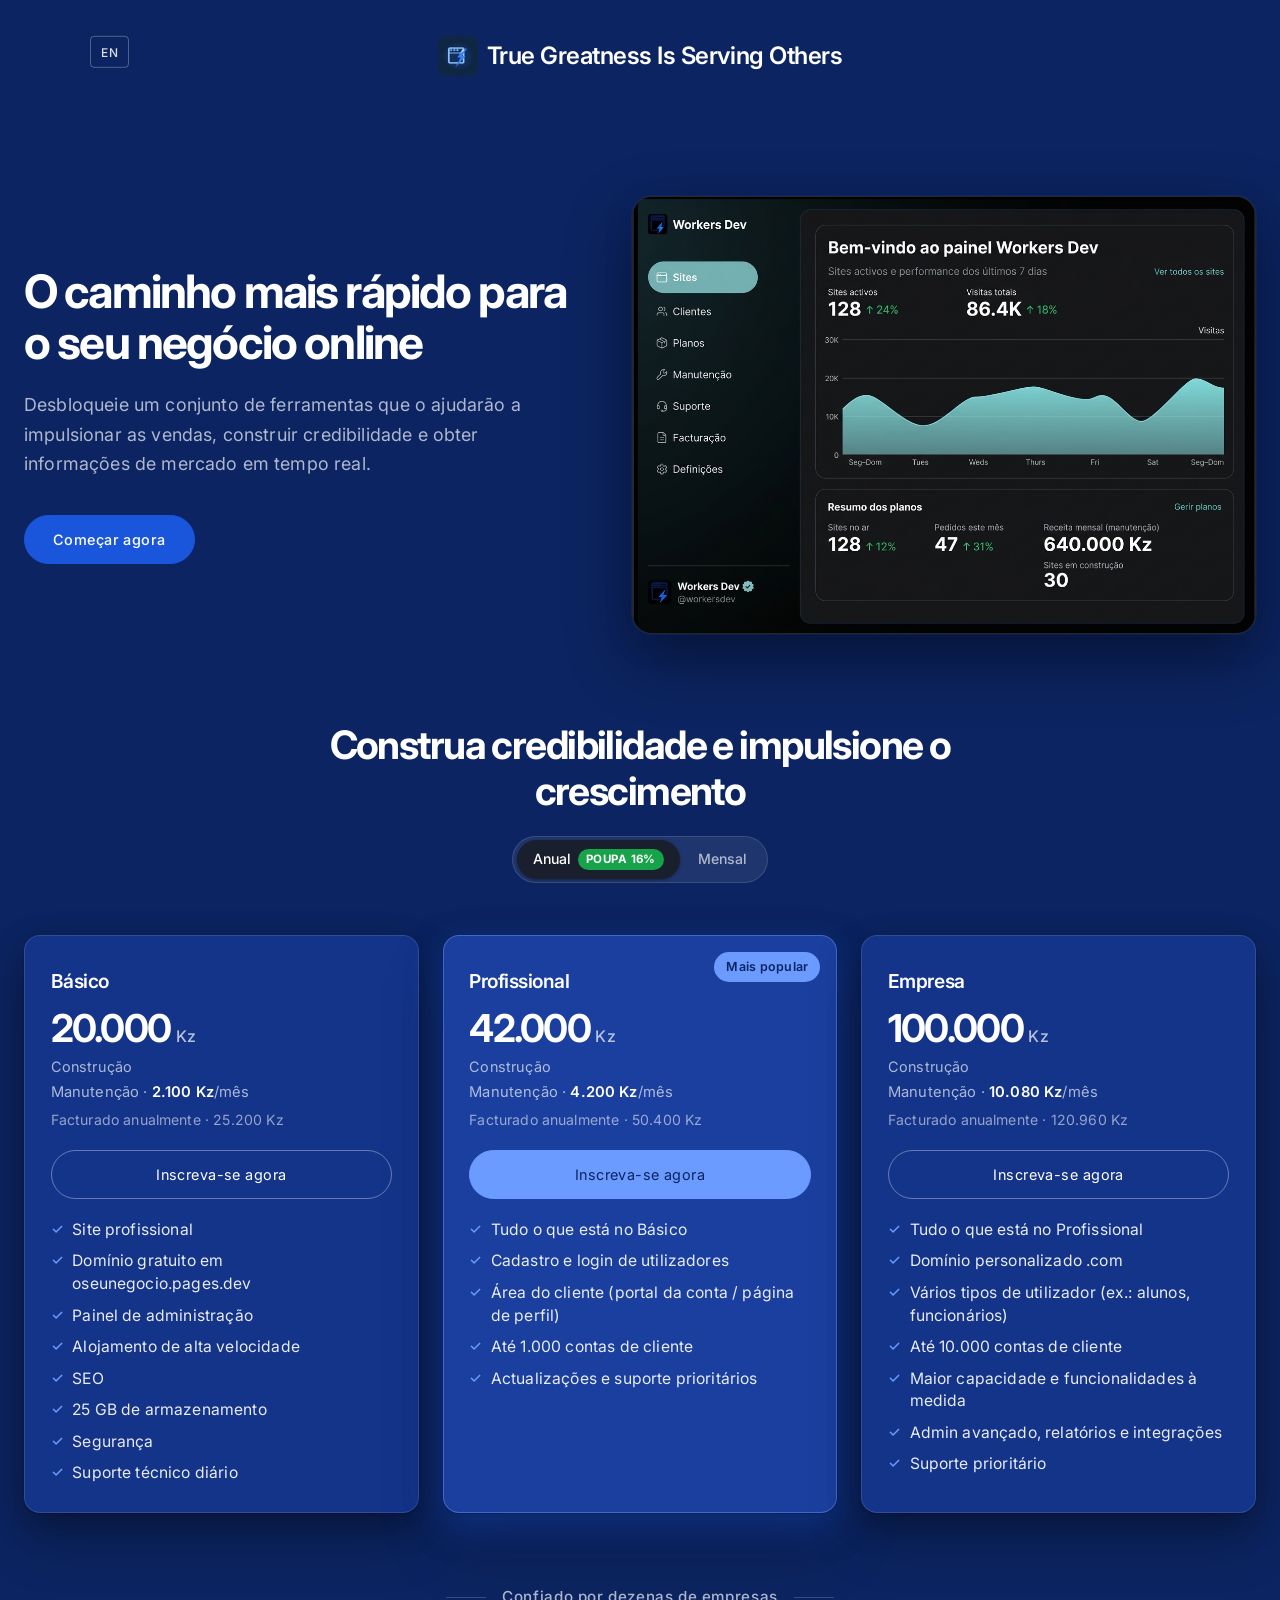
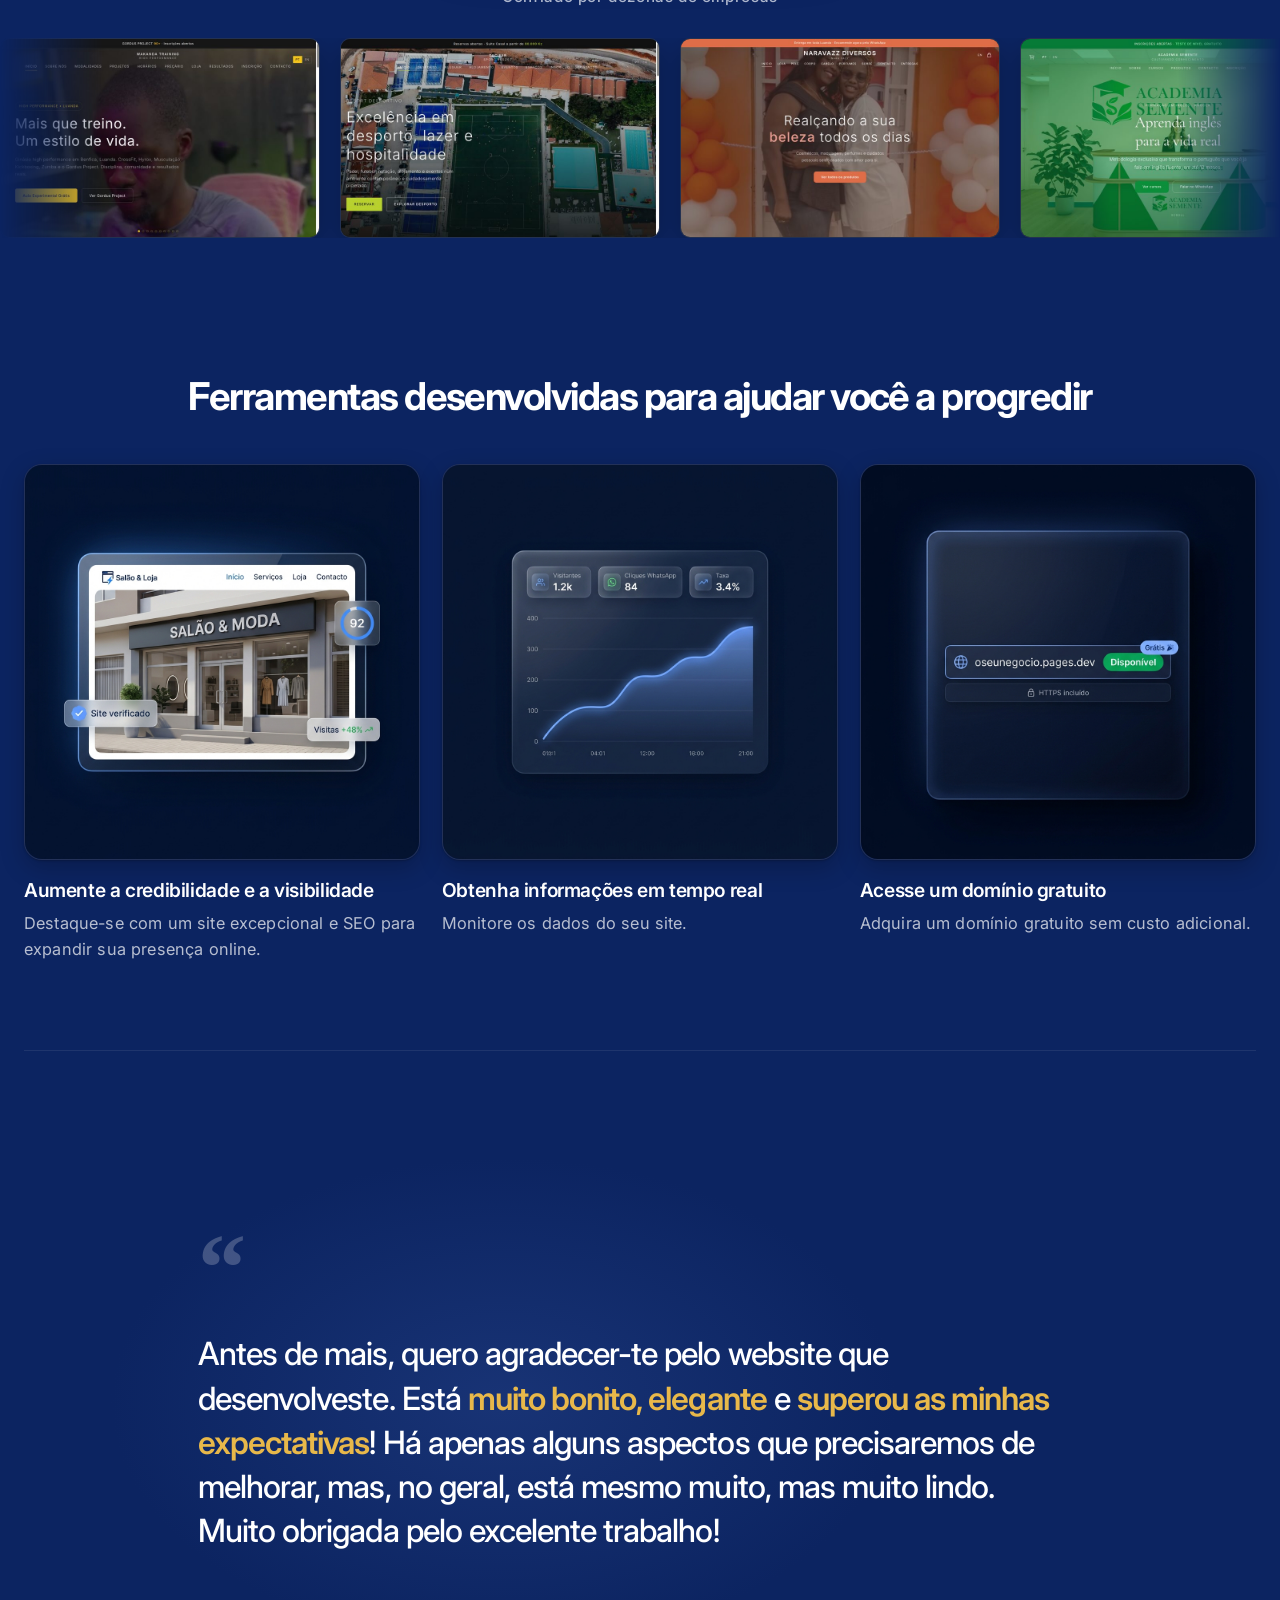
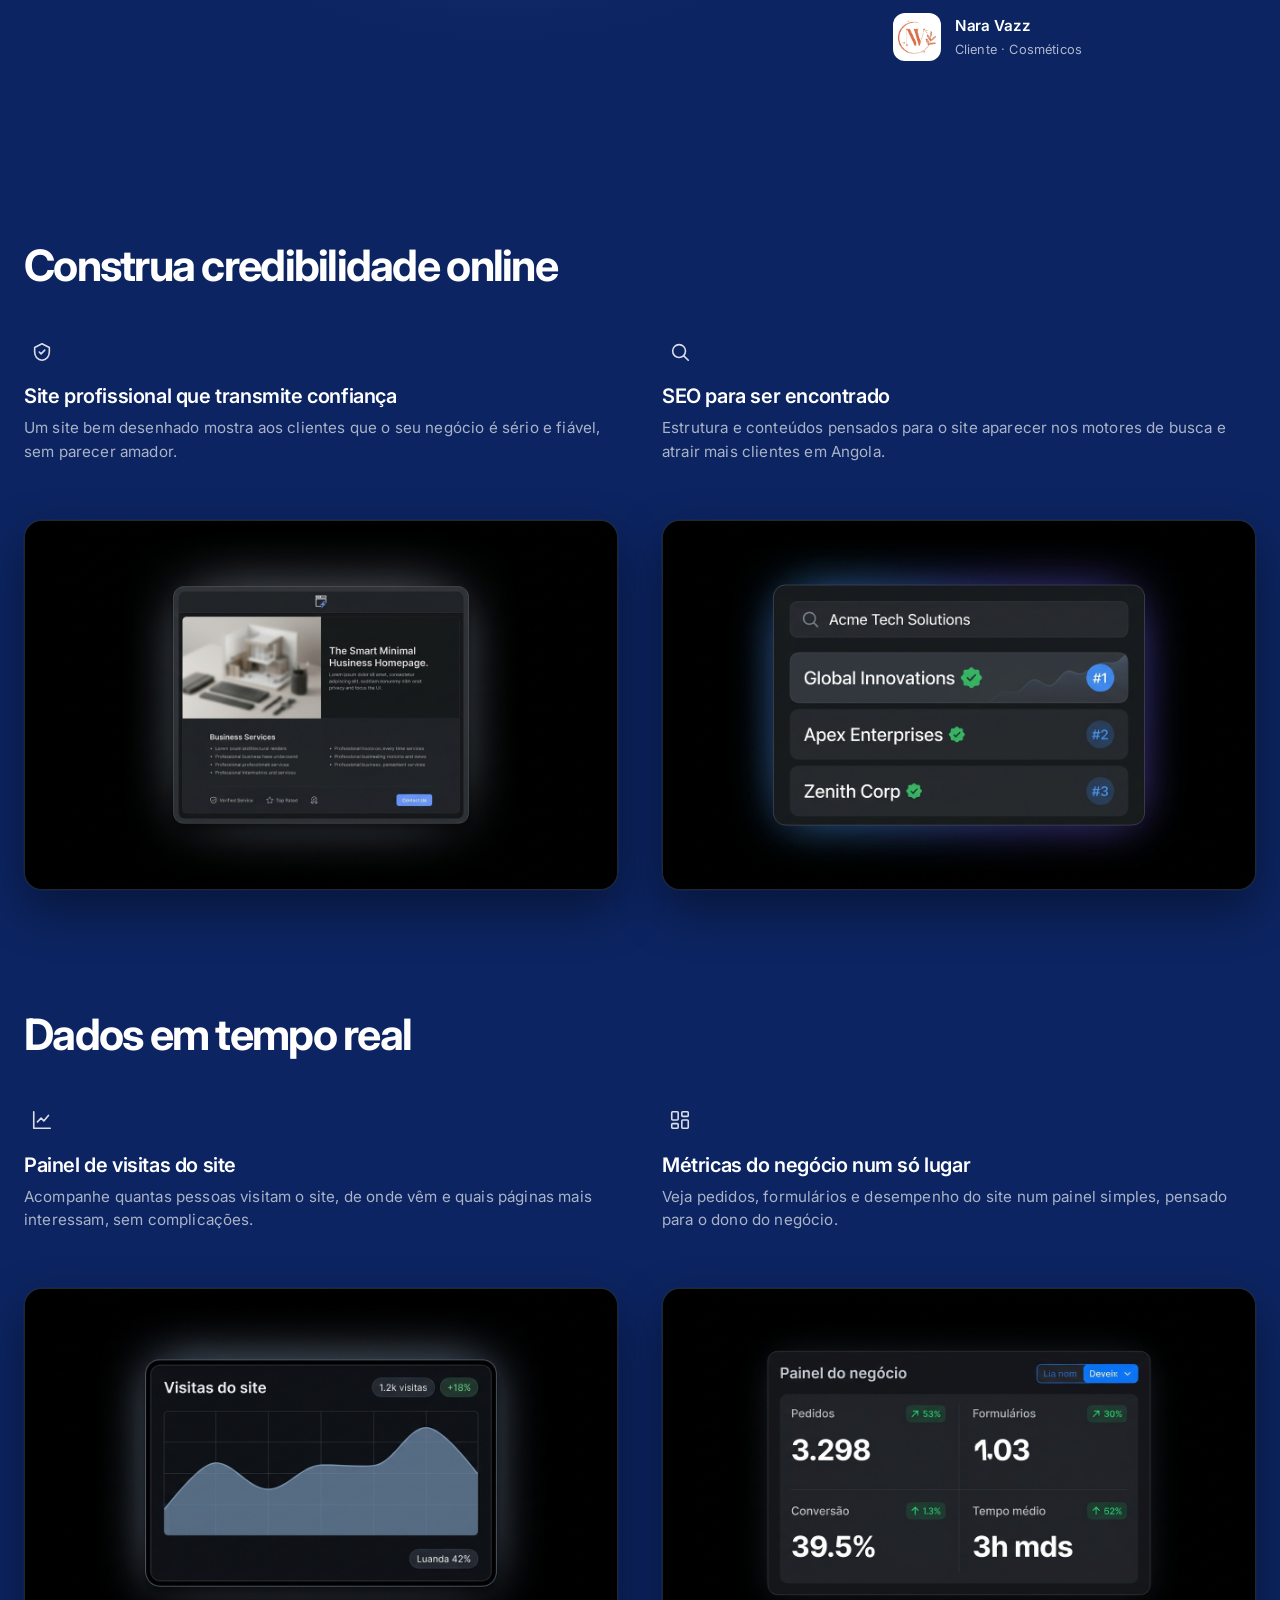
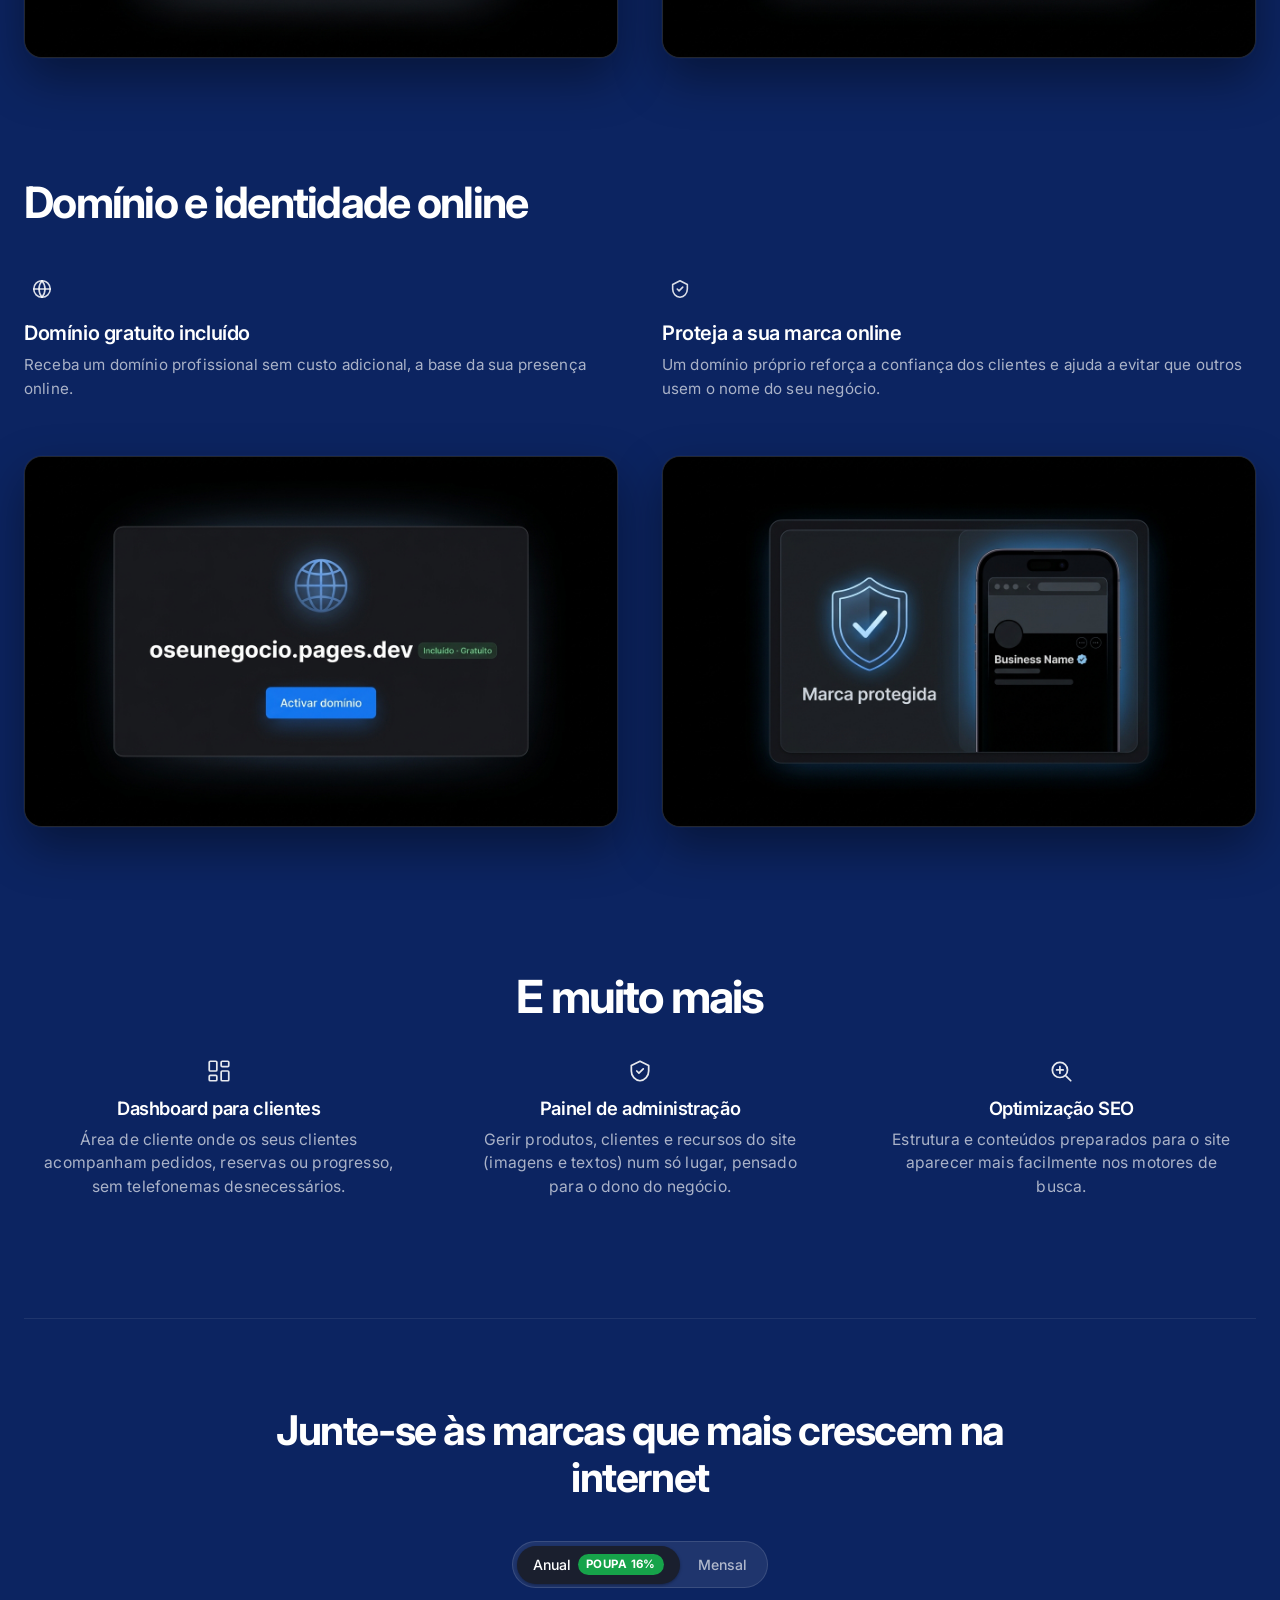
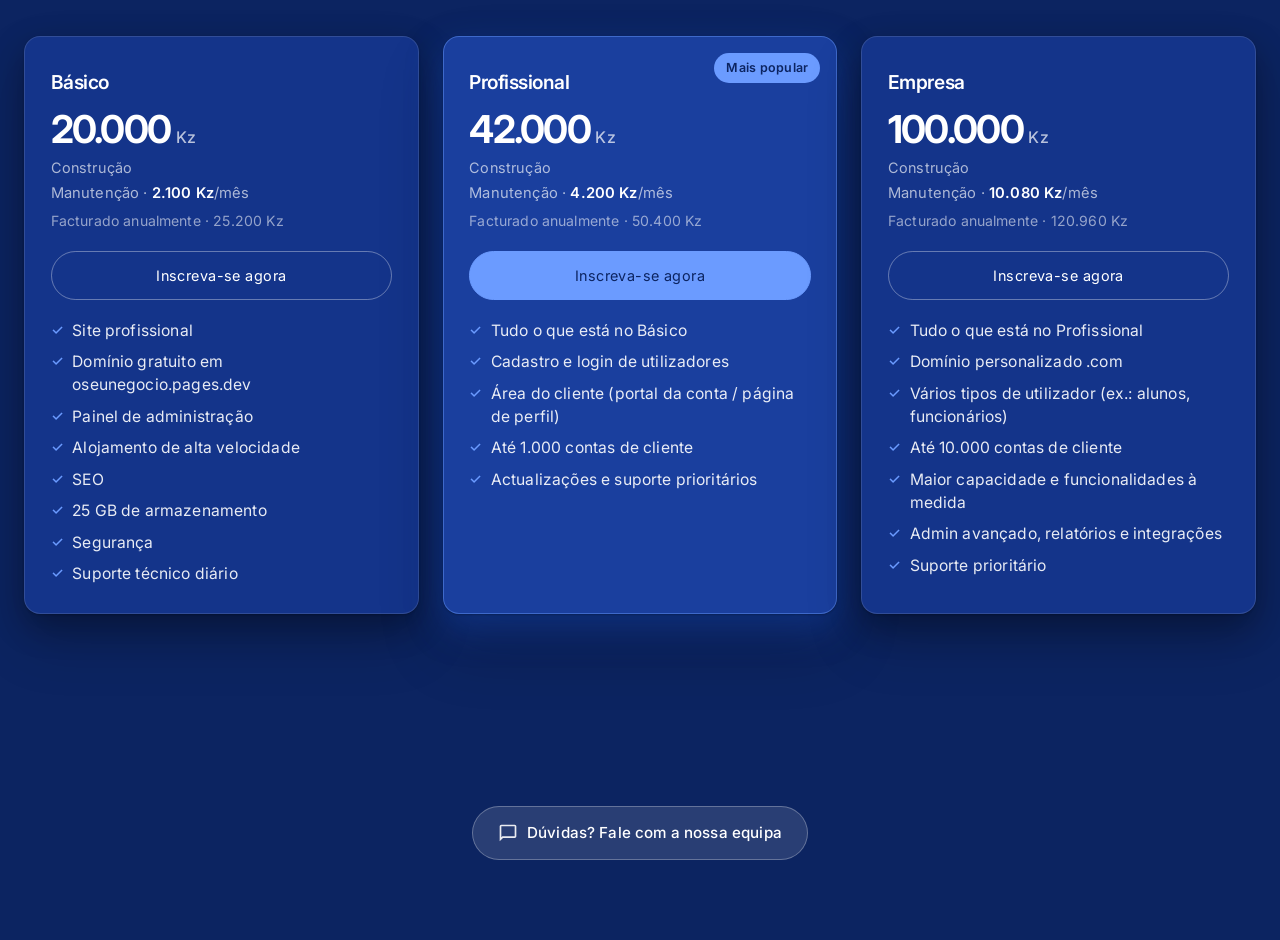
==== commit 4d91462e: "Add files via upload" ====
--- a/Workers-Dev-Website/index.html
+++ b/Workers-Dev-Website/index.html
@@ -117,7 +117,7 @@
               <li data-i18n="plans.pro.f1">Tudo o que está no Básico</li>
               <li data-i18n="plans.pro.f2">Cadastro e login de utilizadores</li>
               <li data-i18n="plans.pro.f3">Área do cliente (portal da conta / página de perfil)</li>
-              <li data-i18n="plans.pro.f4">Até 250 contas de cliente</li>
+              <li data-i18n="plans.pro.f4">Até 1.000 contas de cliente</li>
               <li data-i18n="plans.pro.f5">Actualizações e suporte prioritários</li>
             </ul>
           </article>
@@ -142,7 +142,7 @@
               <li data-i18n="plans.empresa.f1">Tudo o que está no Profissional</li>
               <li data-i18n="plans.empresa.f2">Domínio personalizado .com</li>
               <li data-i18n="plans.empresa.f3">Vários tipos de utilizador (ex.: alunos, funcionários)</li>
-              <li data-i18n="plans.empresa.f4">Até 1.000 contas de cliente</li>
+              <li data-i18n="plans.empresa.f4">Até 10.000 contas de cliente</li>
               <li data-i18n="plans.empresa.f5">Maior capacidade e funcionalidades à medida</li>
               <li data-i18n="plans.empresa.f6">Admin avançado, relatórios e integrações</li>
               <li data-i18n="plans.empresa.f7">Suporte prioritário</li>
@@ -500,7 +500,7 @@
                   <li data-i18n="plans.pro.f1">Tudo o que está no Básico</li>
                   <li data-i18n="plans.pro.f2">Cadastro e login de utilizadores</li>
                   <li data-i18n="plans.pro.f3">Área do cliente (portal da conta / página de perfil)</li>
-                  <li data-i18n="plans.pro.f4">Até 250 contas de cliente</li>
+                  <li data-i18n="plans.pro.f4">Até 1.000 contas de cliente</li>
                   <li data-i18n="plans.pro.f5">Actualizações e suporte prioritários</li>
                 </ul>
               </article>
@@ -523,7 +523,7 @@
                   <li data-i18n="plans.empresa.f1">Tudo o que está no Profissional</li>
                   <li data-i18n="plans.empresa.f2">Domínio personalizado .com</li>
                   <li data-i18n="plans.empresa.f3">Vários tipos de utilizador (ex.: alunos, funcionários)</li>
-                  <li data-i18n="plans.empresa.f4">Até 1.000 contas de cliente</li>
+                  <li data-i18n="plans.empresa.f4">Até 10.000 contas de cliente</li>
                   <li data-i18n="plans.empresa.f5">Maior capacidade e funcionalidades à medida</li>
                   <li data-i18n="plans.empresa.f6">Admin avançado, relatórios e integrações</li>
                   <li data-i18n="plans.empresa.f7">Suporte prioritário</li>
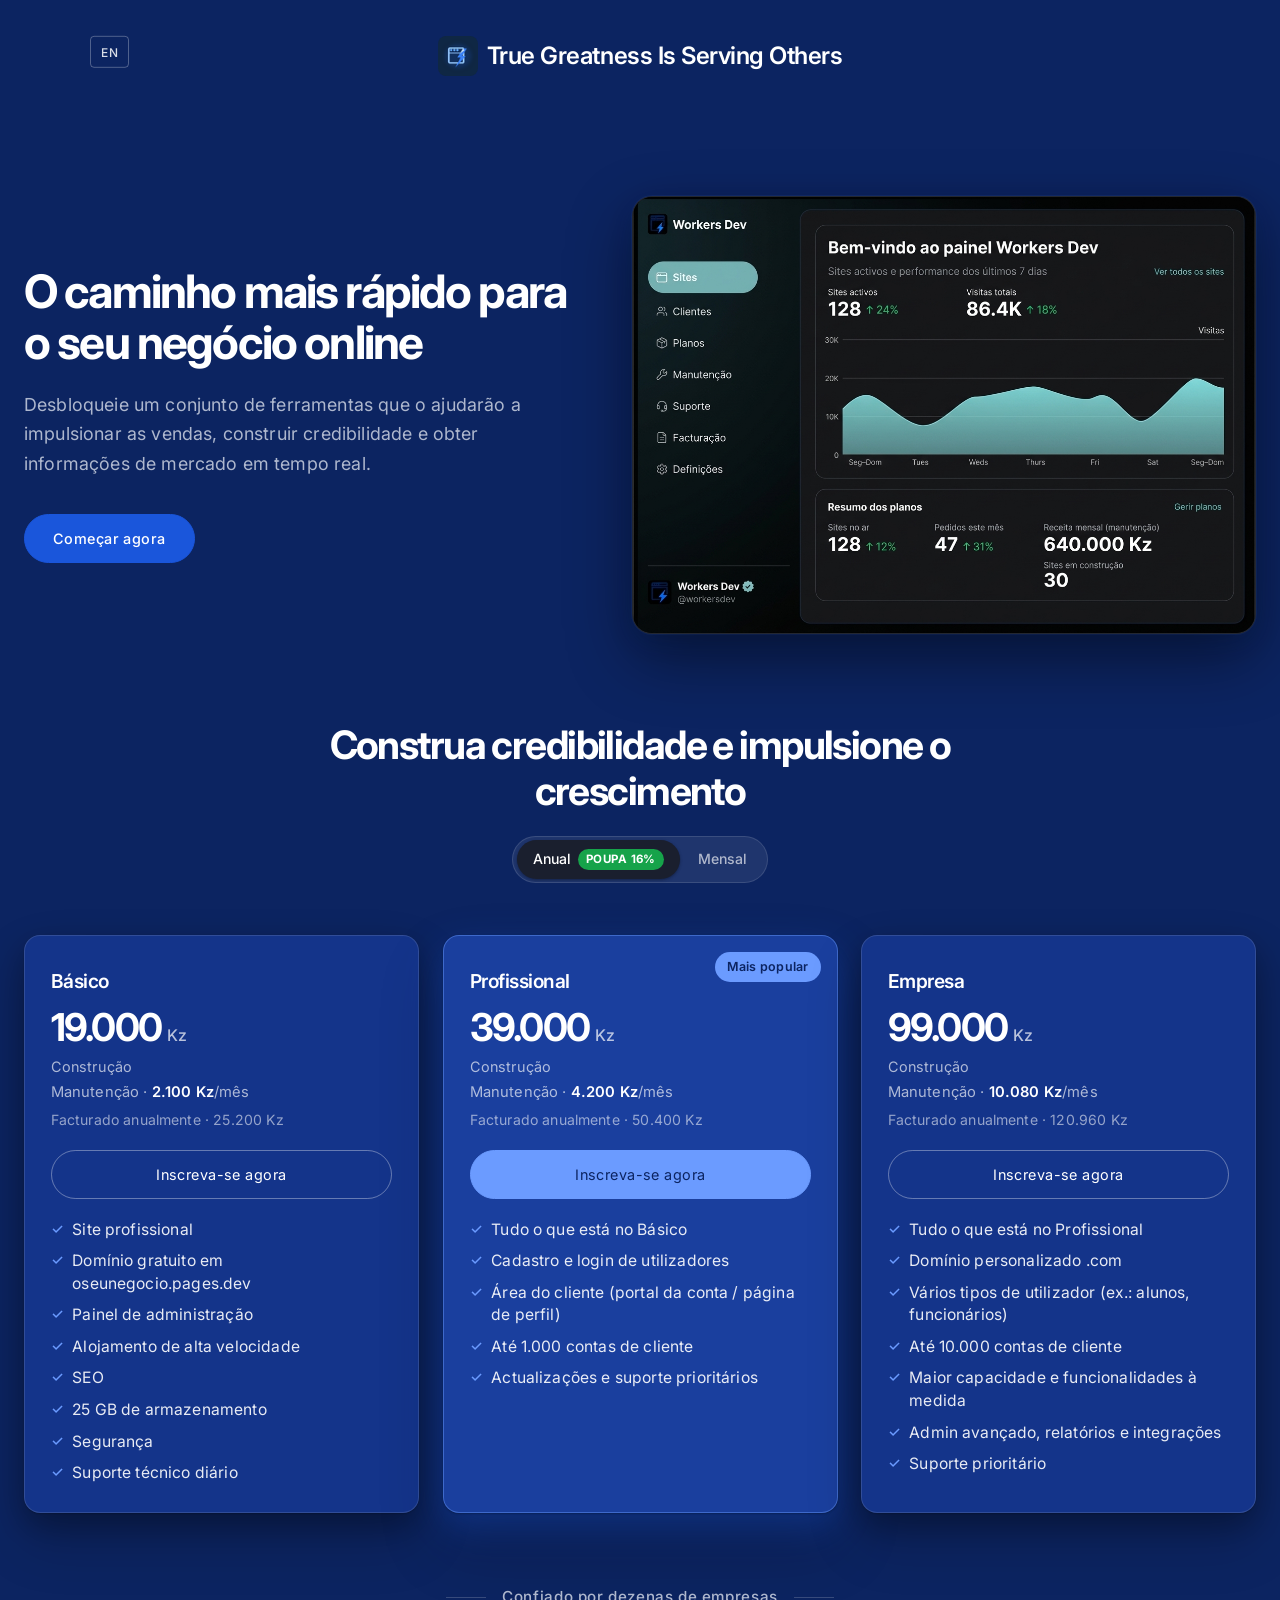
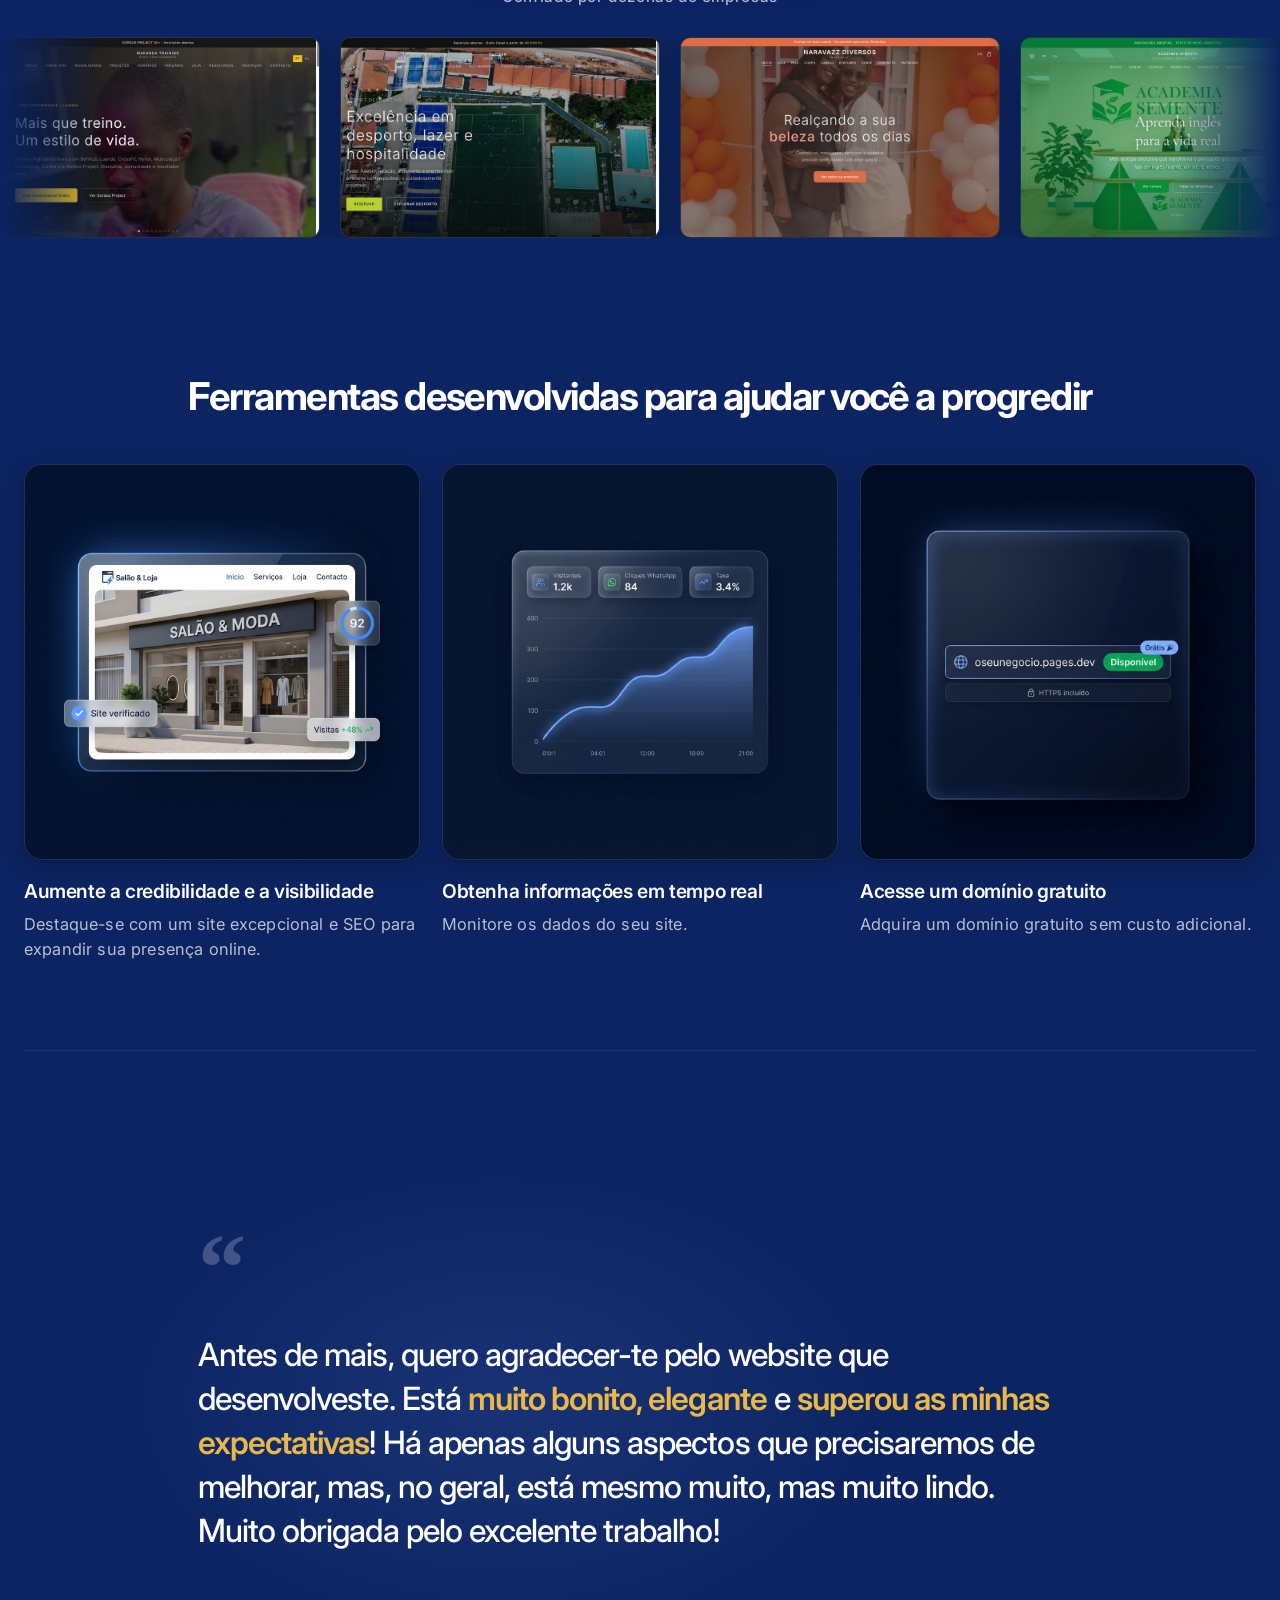
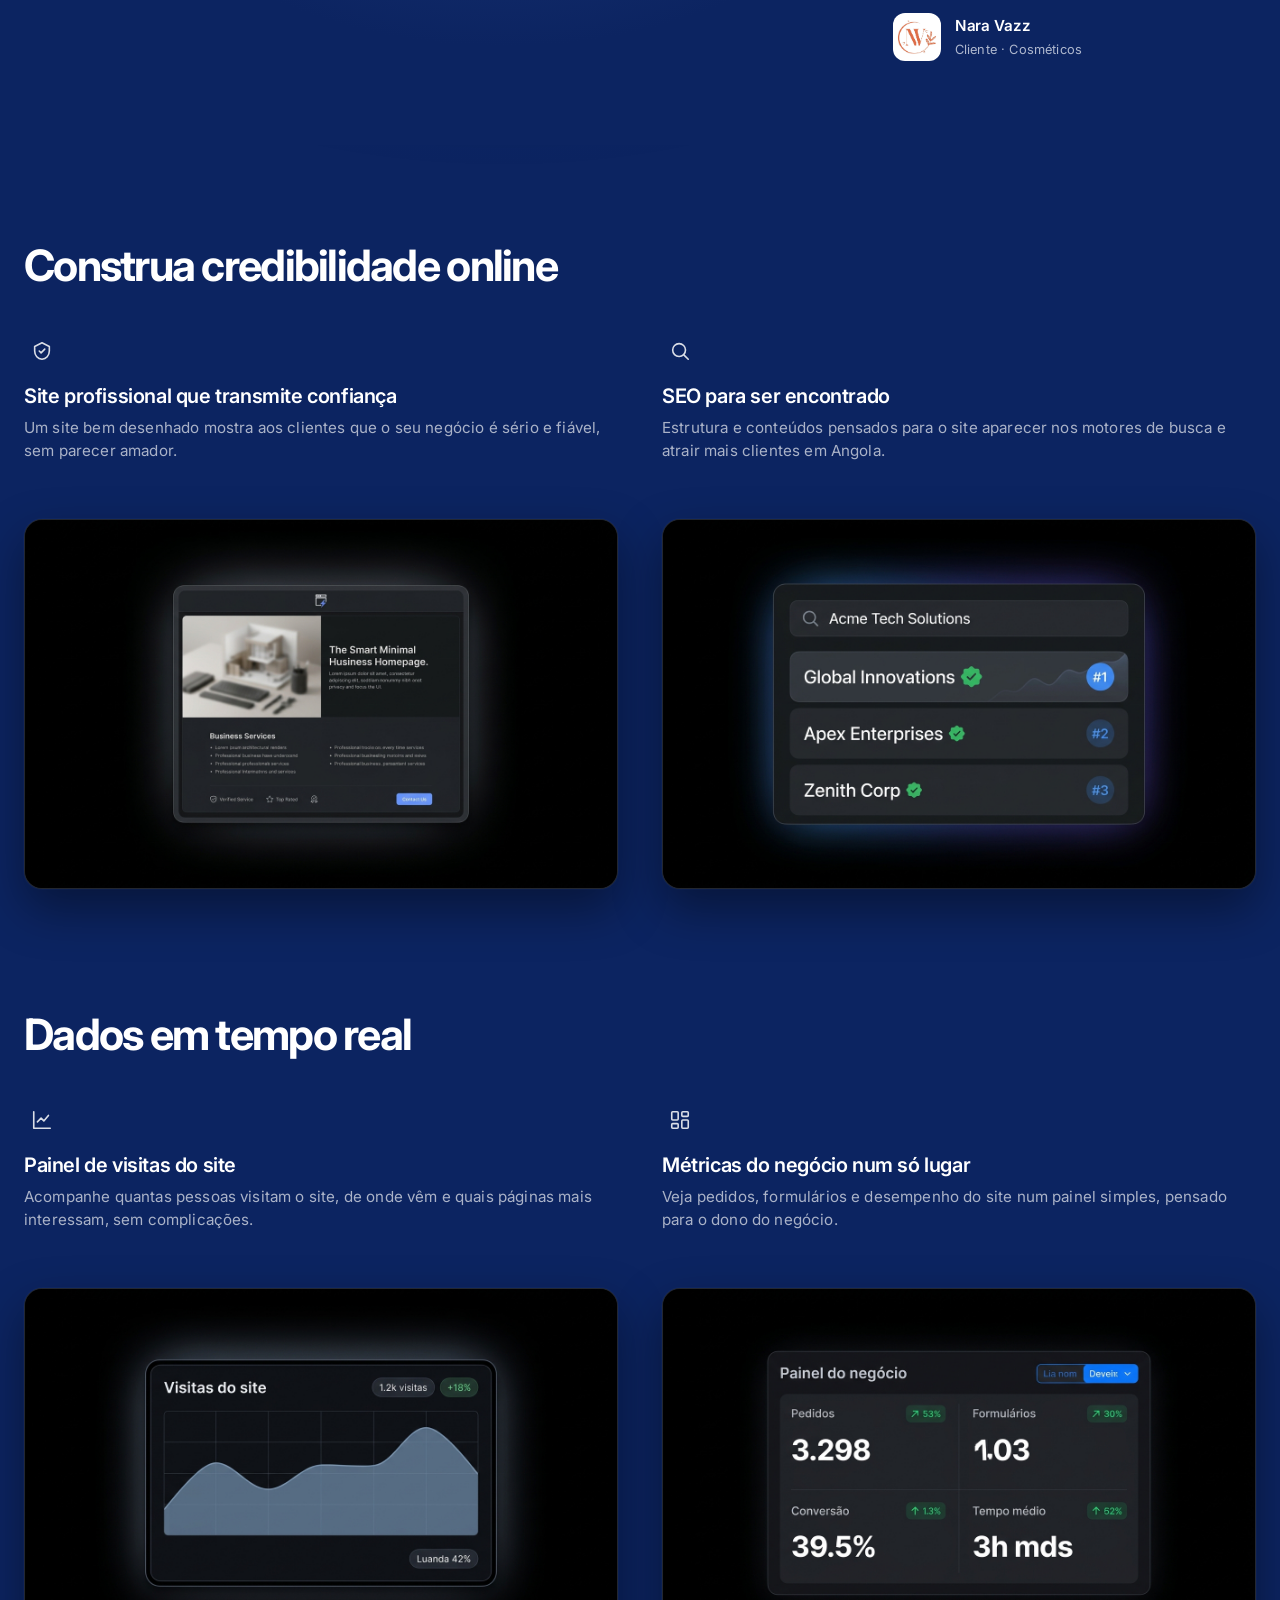
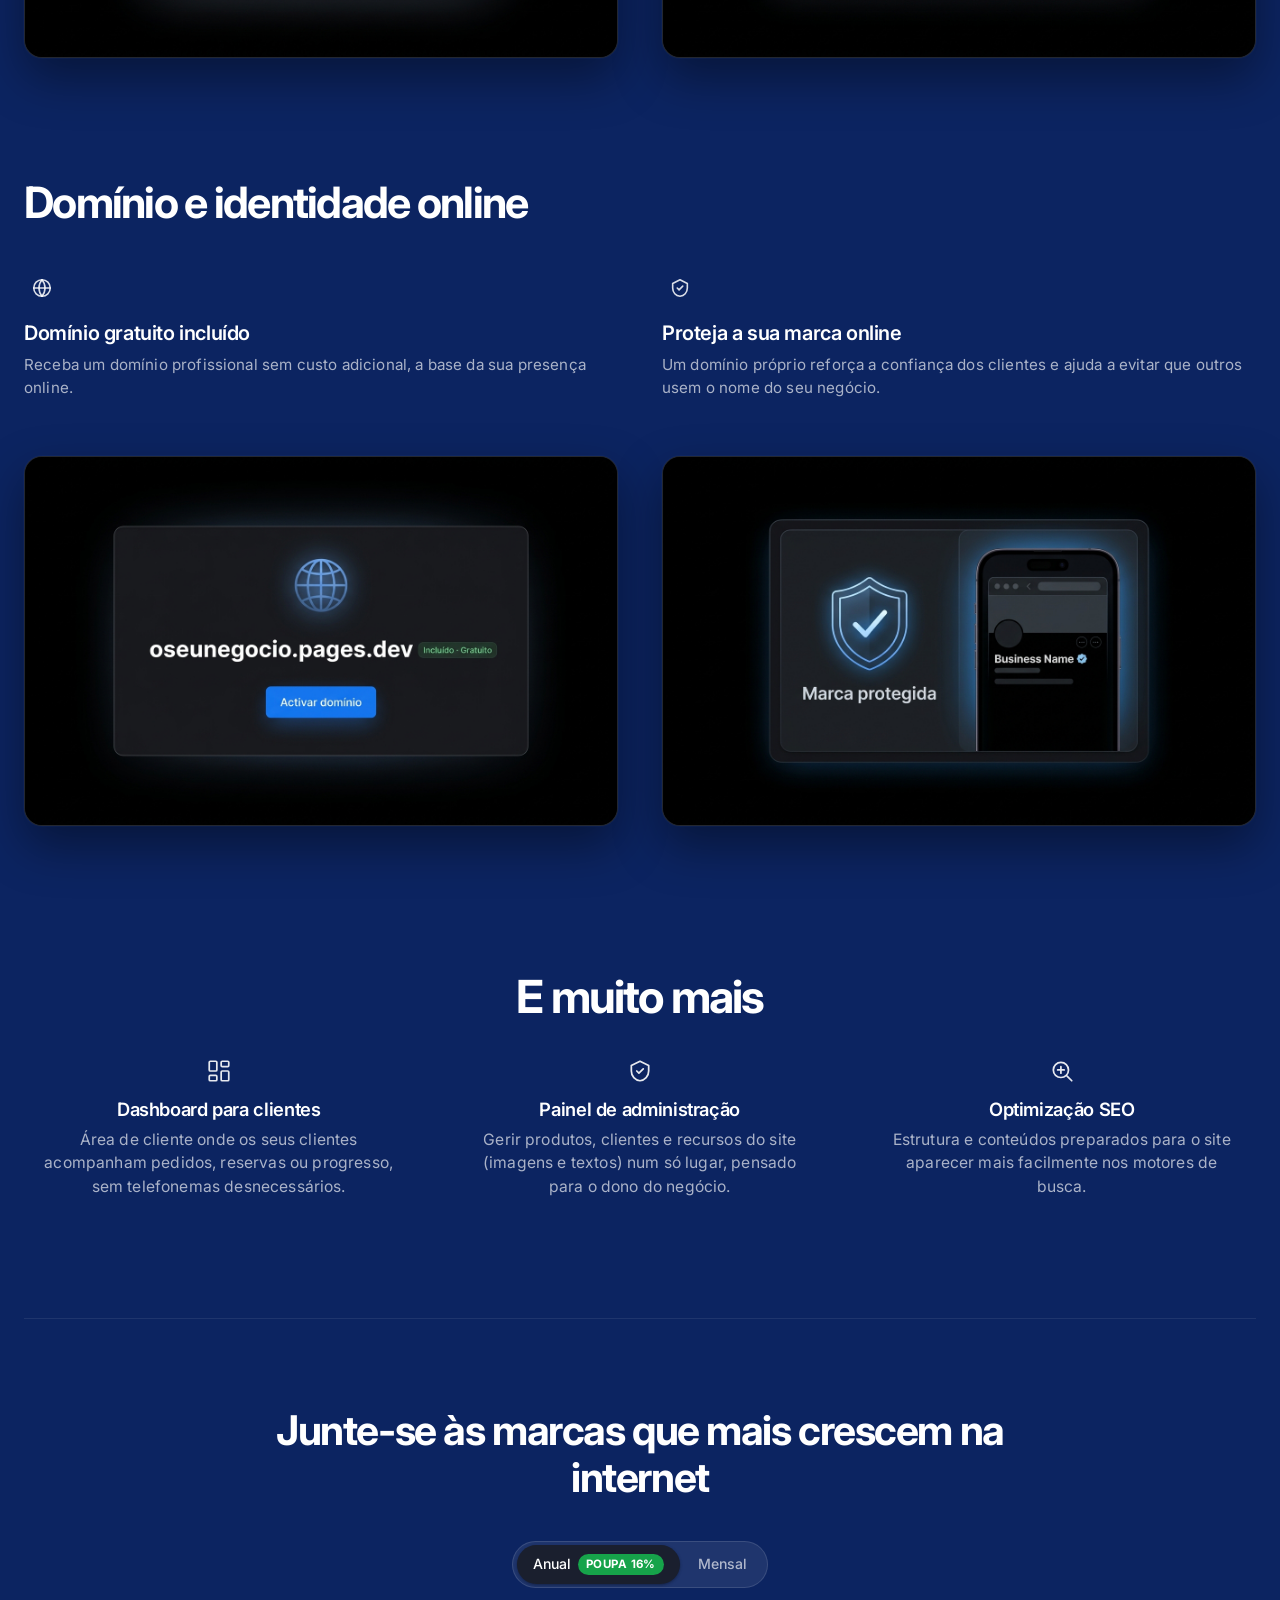
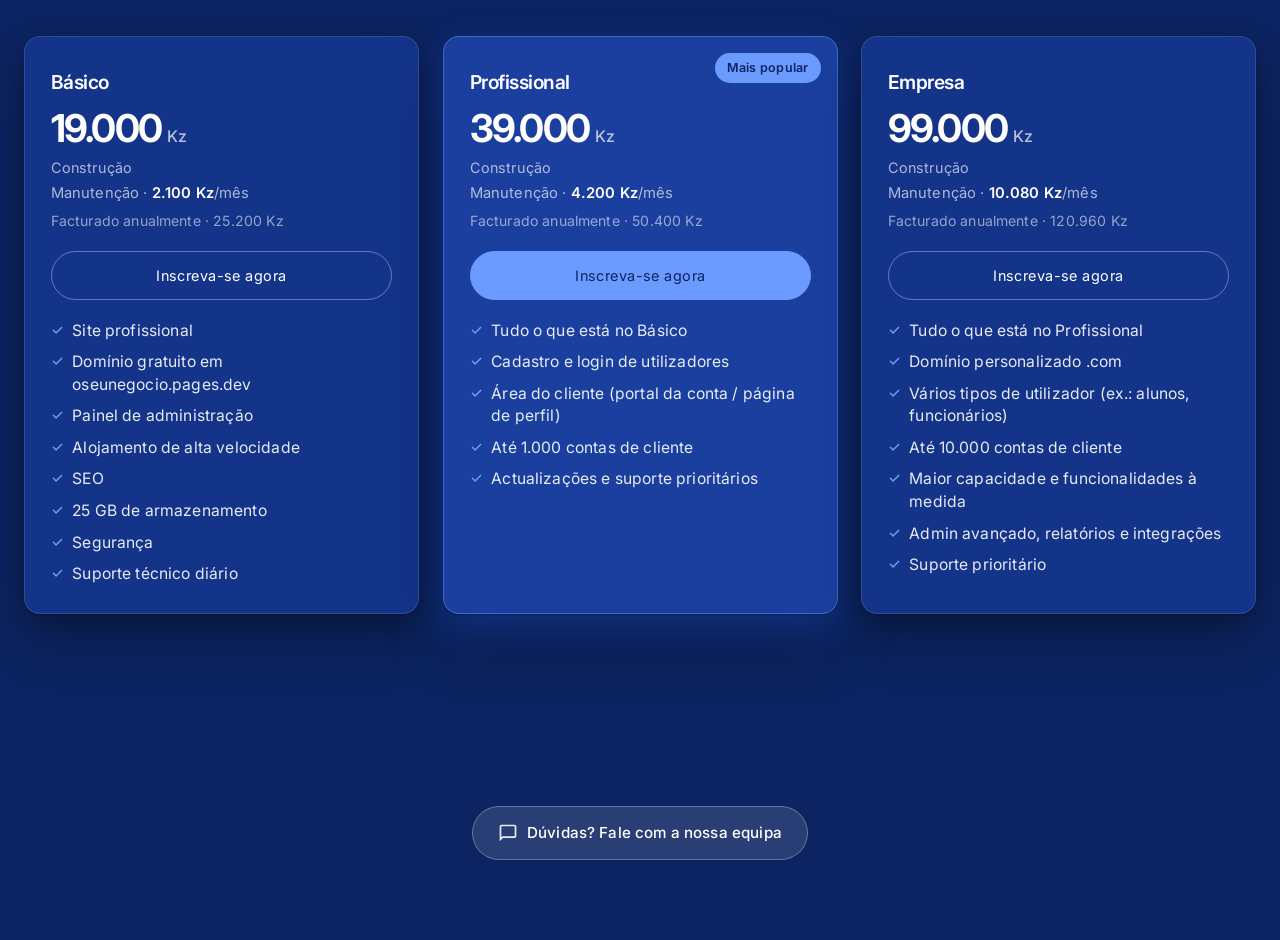
==== commit 3b2d3751: "Add files via upload" ====
--- a/Workers-Dev-Website/index.html
+++ b/Workers-Dev-Website/index.html
@@ -73,7 +73,7 @@
             <div class="x-plan-top">
               <h3 class="x-plan-name">Básico</h3>
               <div class="x-plan-price">
-                <span class="x-plan-amount">20.000</span>
+                <span class="x-plan-amount">19.000</span>
                 <span class="x-plan-unit">Kz</span>
               </div>
               <p class="x-plan-billing" data-i18n="plans.build">Construção</p>
@@ -102,7 +102,7 @@
             <div class="x-plan-top">
               <h3 class="x-plan-name">Profissional</h3>
               <div class="x-plan-price">
-                <span class="x-plan-amount">42.000</span>
+                <span class="x-plan-amount">39.000</span>
                 <span class="x-plan-unit">Kz</span>
               </div>
               <p class="x-plan-billing" data-i18n="plans.build">Construção</p>
@@ -127,7 +127,7 @@
             <div class="x-plan-top">
               <h3 class="x-plan-name">Empresa</h3>
               <div class="x-plan-price">
-                <span class="x-plan-amount">100.000</span>
+                <span class="x-plan-amount">99.000</span>
                 <span class="x-plan-unit">Kz</span>
               </div>
               <p class="x-plan-billing" data-i18n="plans.build">Construção</p>
@@ -458,7 +458,7 @@
                 <div class="x-plan-top">
                   <h3 class="x-plan-name">Básico</h3>
                   <div class="x-plan-price">
-                    <span class="x-plan-amount">20.000</span>
+                    <span class="x-plan-amount">19.000</span>
                     <span class="x-plan-unit">Kz</span>
                   </div>
                   <p class="x-plan-billing" data-i18n="plans.build">Construção</p>
@@ -485,7 +485,7 @@
                 <div class="x-plan-top">
                   <h3 class="x-plan-name">Profissional</h3>
                   <div class="x-plan-price">
-                    <span class="x-plan-amount">42.000</span>
+                    <span class="x-plan-amount">39.000</span>
                     <span class="x-plan-unit">Kz</span>
                   </div>
                   <p class="x-plan-billing" data-i18n="plans.build">Construção</p>
@@ -508,7 +508,7 @@
                 <div class="x-plan-top">
                   <h3 class="x-plan-name">Empresa</h3>
                   <div class="x-plan-price">
-                    <span class="x-plan-amount">100.000</span>
+                    <span class="x-plan-amount">99.000</span>
                     <span class="x-plan-unit">Kz</span>
                   </div>
                   <p class="x-plan-billing" data-i18n="plans.build">Construção</p>
--- a/Workers-Dev-Website/styles.css
+++ b/Workers-Dev-Website/styles.css
@@ -3558,3 +3558,44 @@
   color: var(--text-muted);
   letter-spacing: 0.04em;
 }
+
+/* ---------- Slide-in on load / scroll ---------- */
+.reveal {
+  opacity: 0;
+  transform: translateY(28px);
+  transition:
+    opacity 0.7s cubic-bezier(0.22, 1, 0.36, 1),
+    transform 0.7s cubic-bezier(0.22, 1, 0.36, 1);
+  will-change: opacity, transform;
+}
+
+.reveal.reveal--left {
+  transform: translateX(-32px);
+}
+
+.reveal.reveal--right {
+  transform: translateX(32px);
+}
+
+.reveal.reveal--up {
+  transform: translateY(36px);
+}
+
+.reveal.is-in {
+  opacity: 1;
+  transform: translate(0, 0);
+}
+
+.reveal.reveal--delay-1 { transition-delay: 0.08s; }
+.reveal.reveal--delay-2 { transition-delay: 0.16s; }
+.reveal.reveal--delay-3 { transition-delay: 0.24s; }
+.reveal.reveal--delay-4 { transition-delay: 0.32s; }
+.reveal.reveal--delay-5 { transition-delay: 0.4s; }
+
+@media (prefers-reduced-motion: reduce) {
+  .reveal {
+    opacity: 1;
+    transform: none;
+    transition: none;
+  }
+}
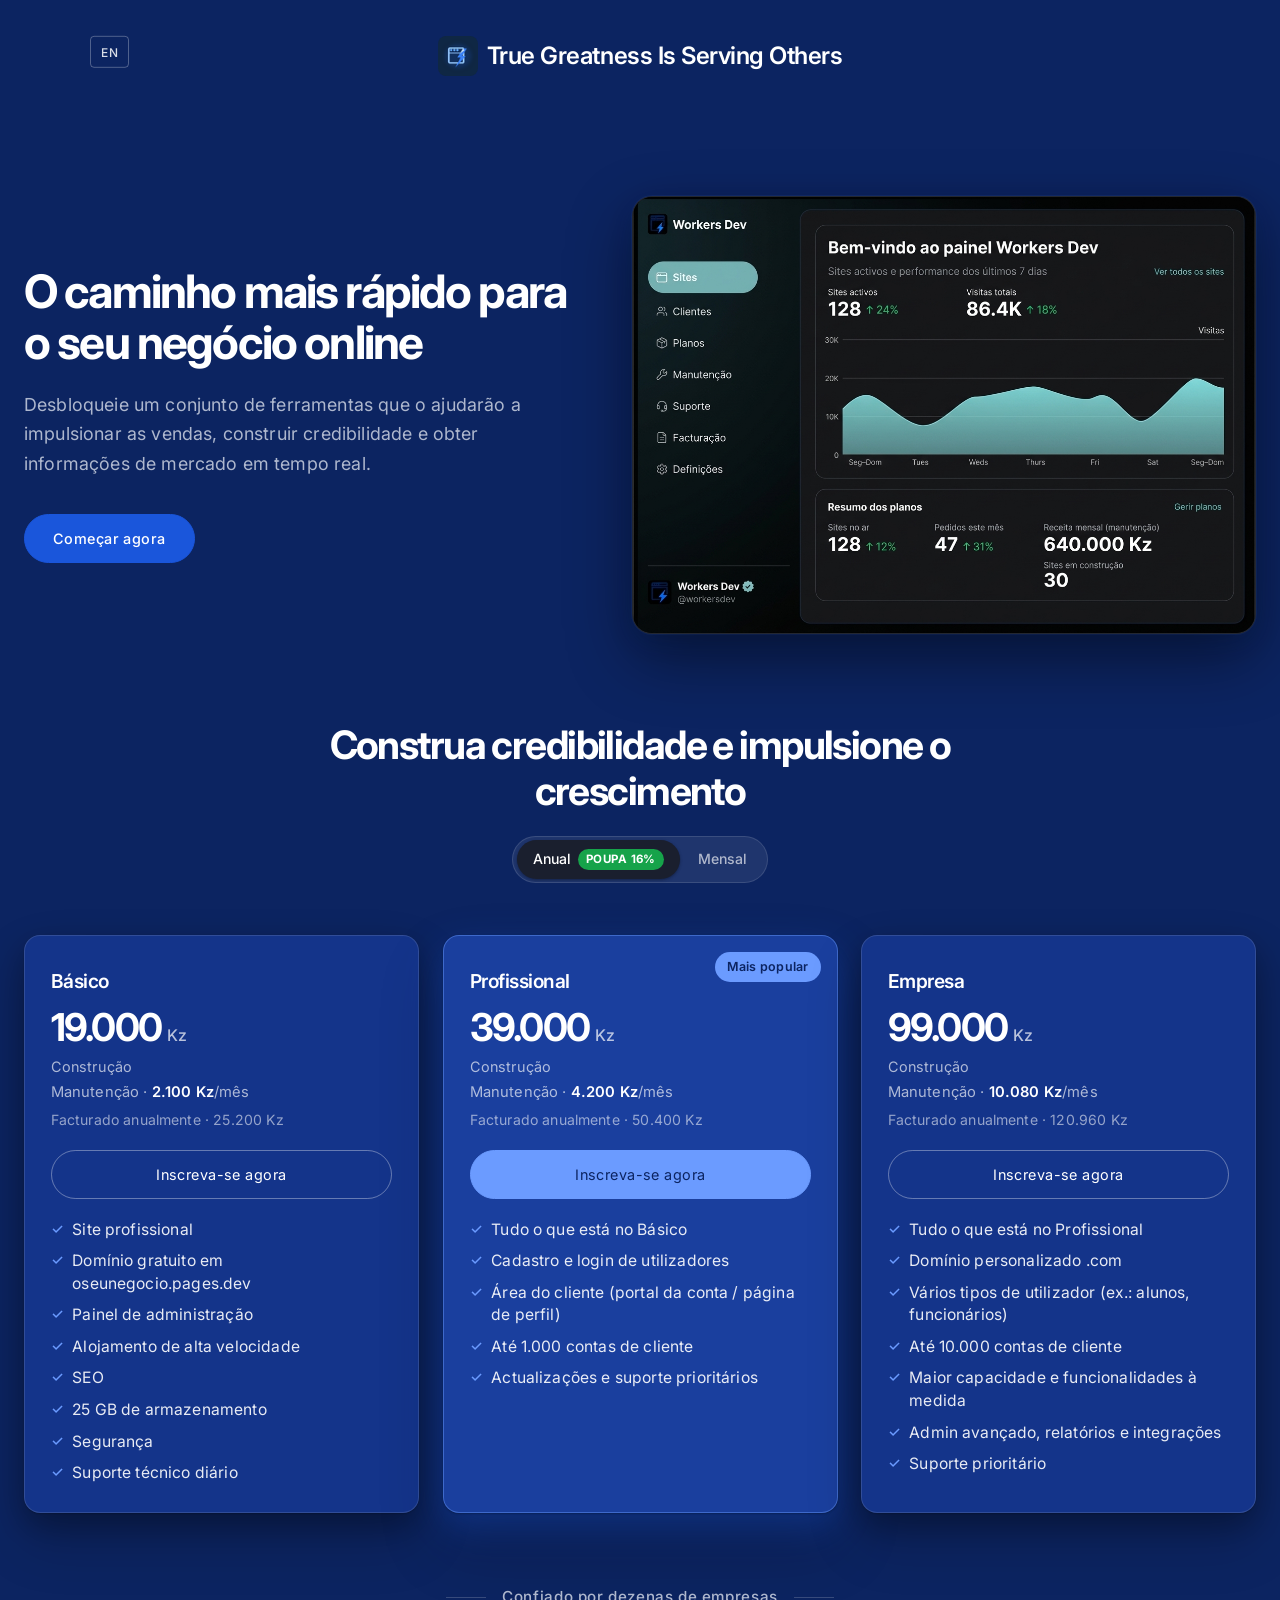
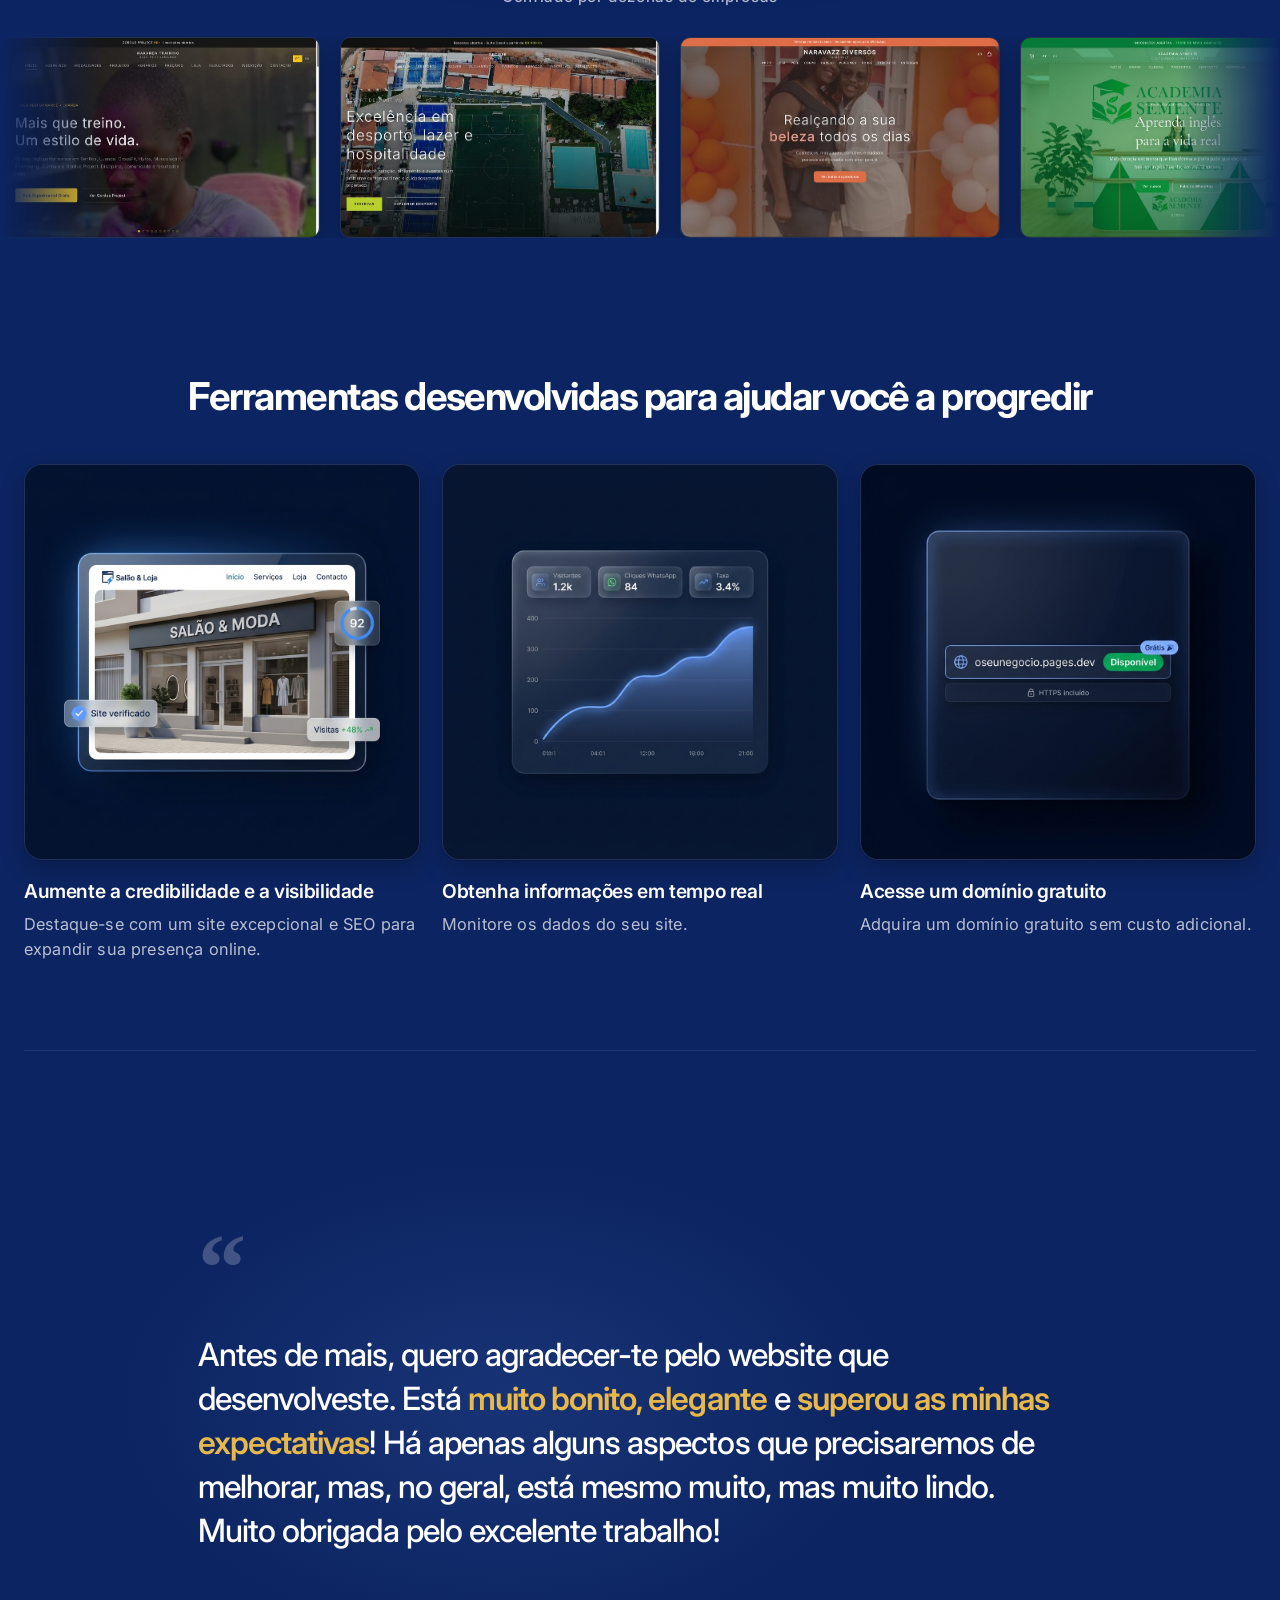
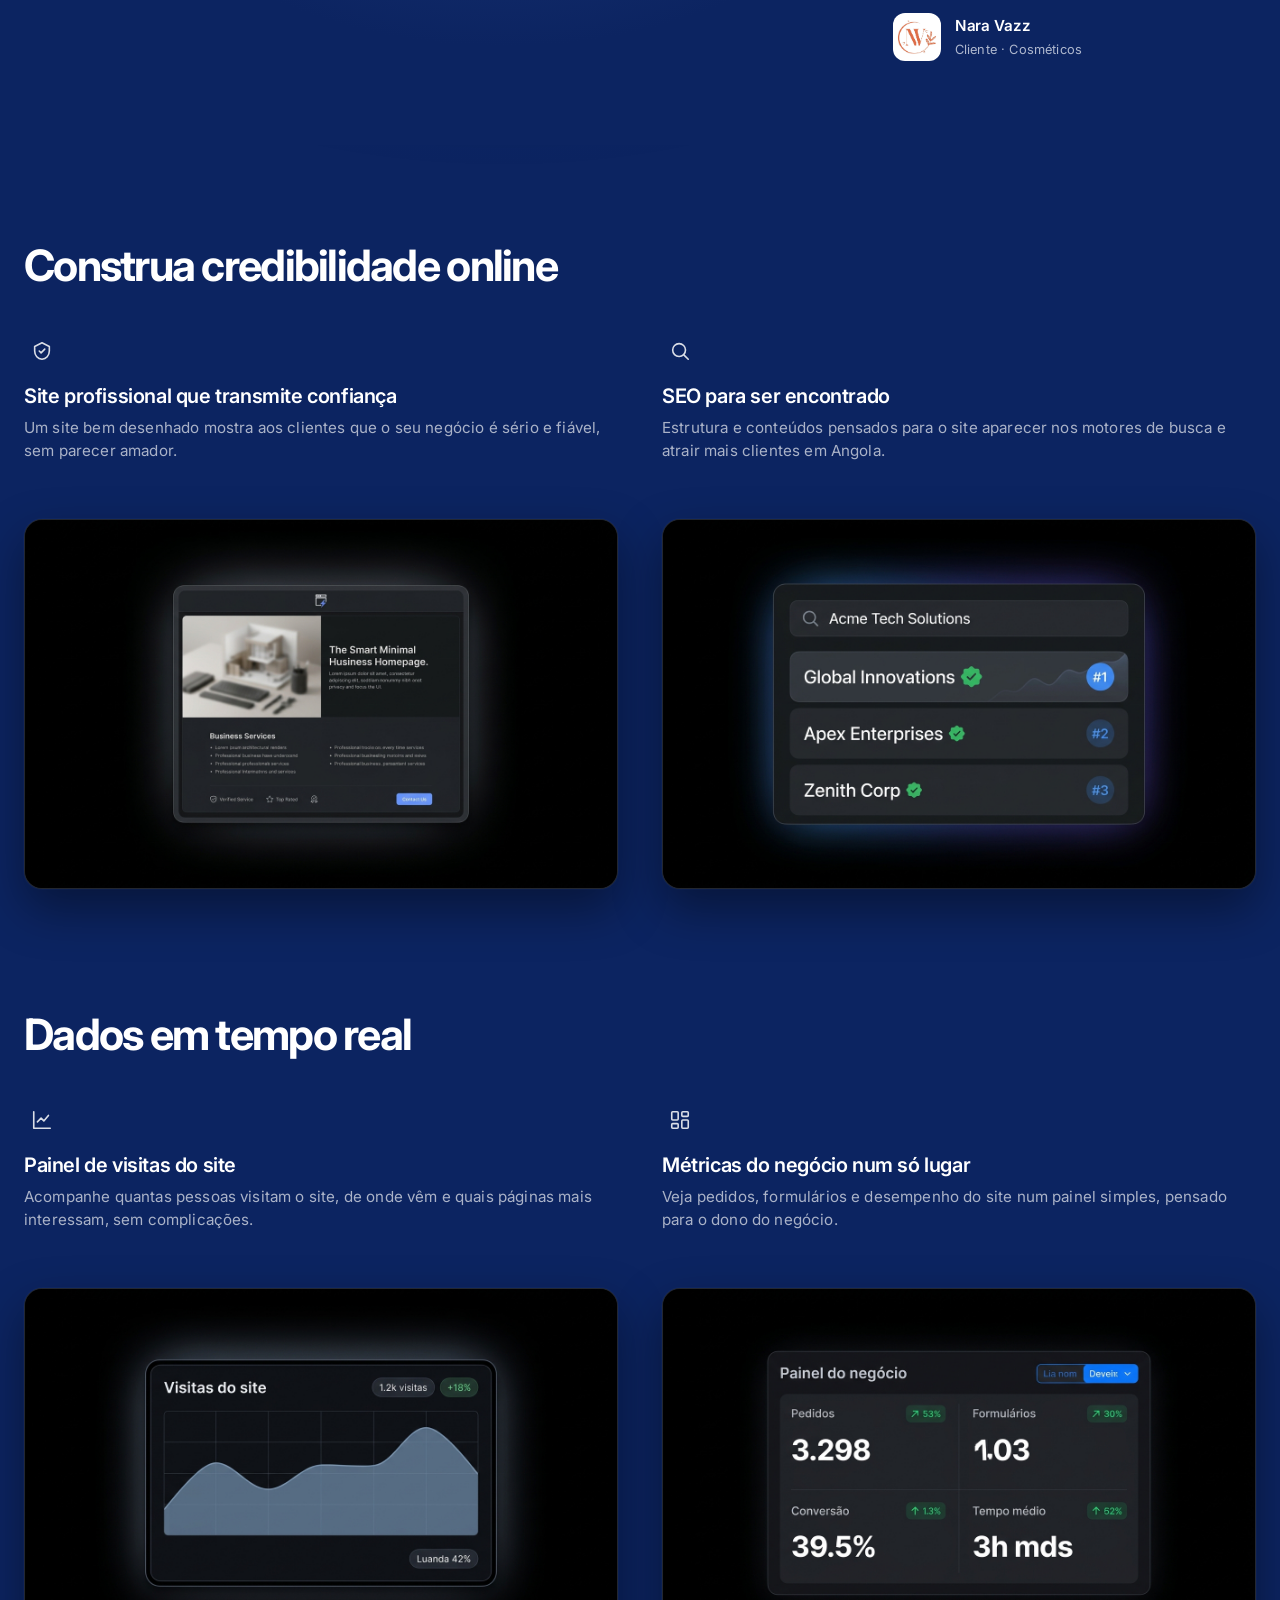
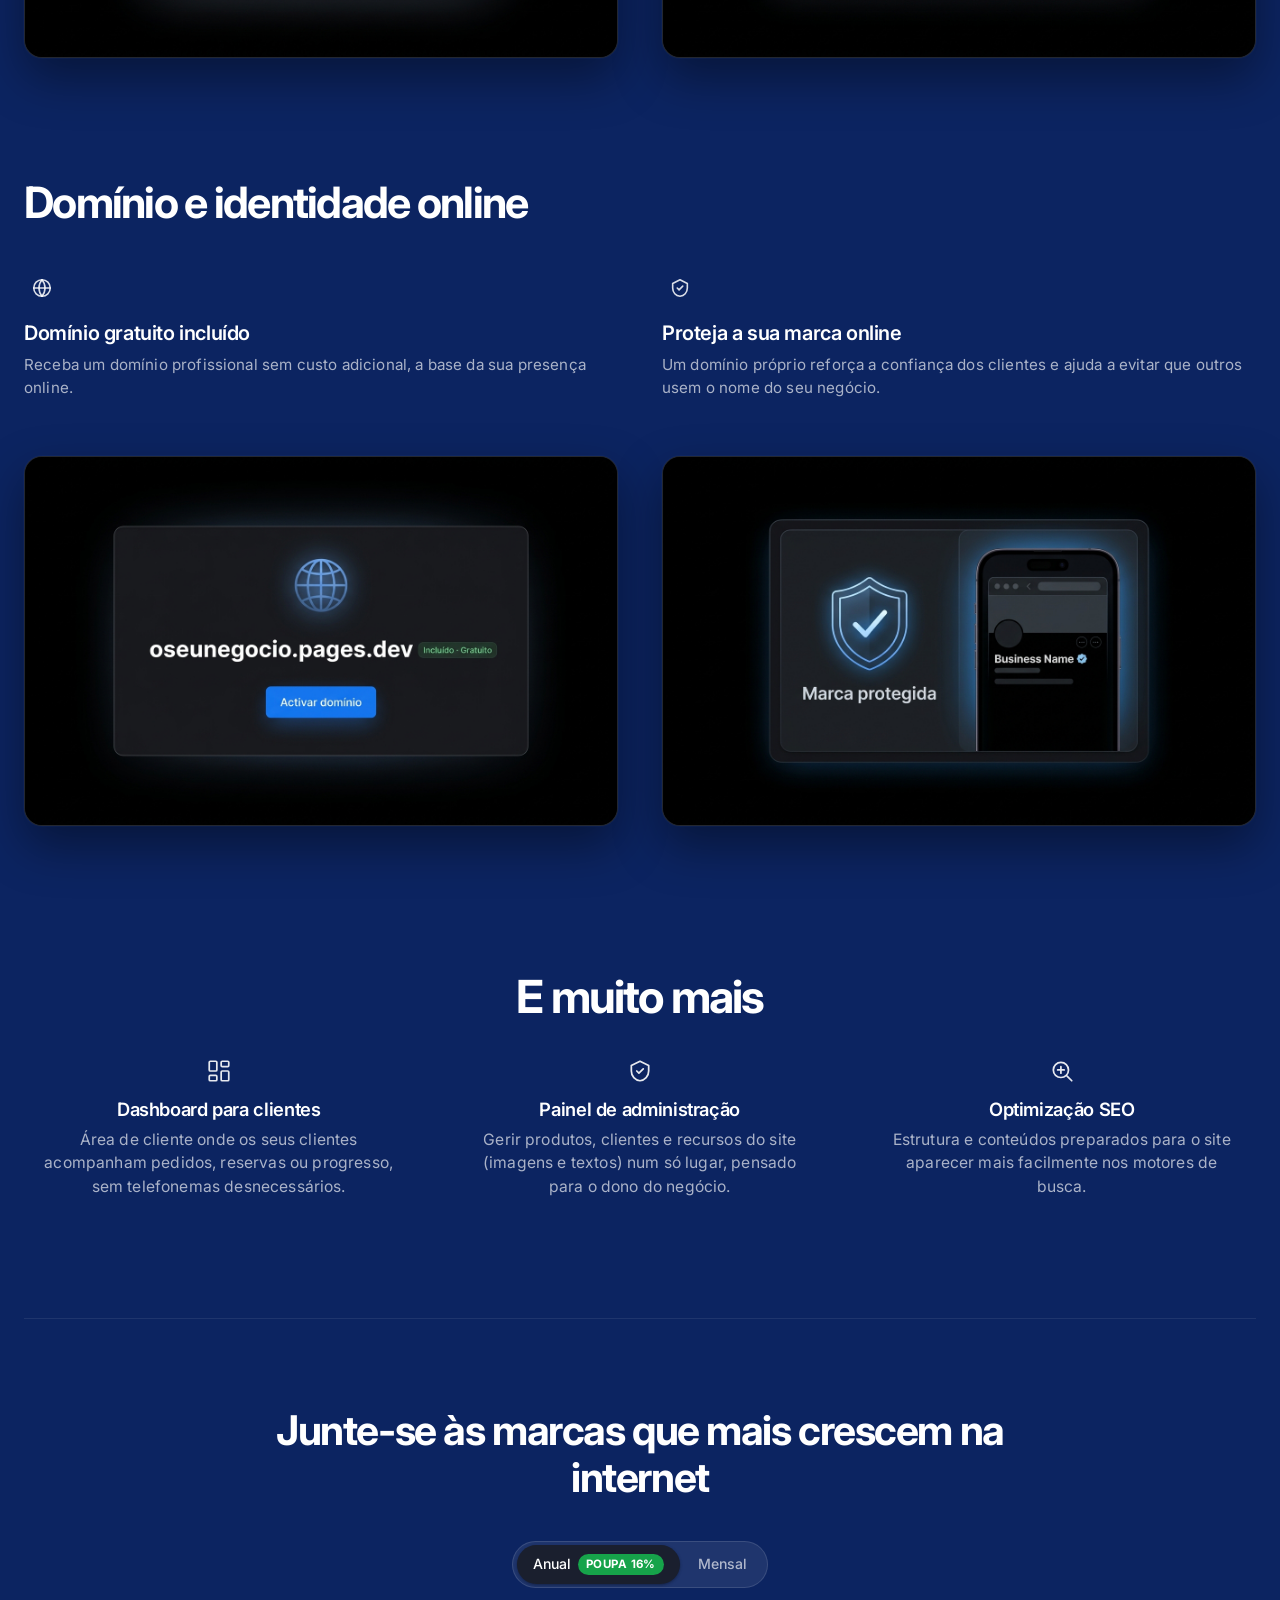
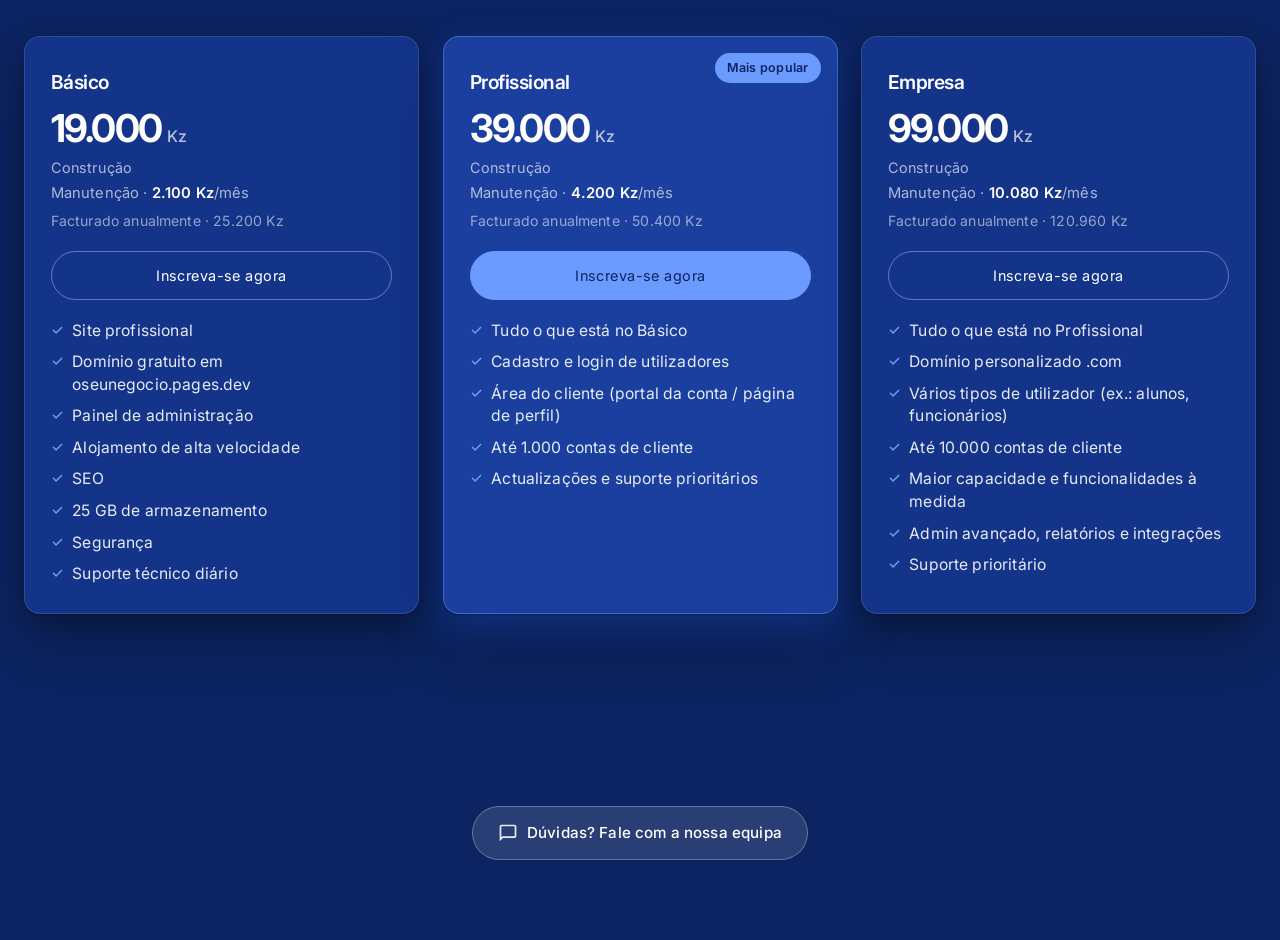
==== commit c45842ee: "Add files via upload" ====
--- a/Workers-Dev-Website/index.html
+++ b/Workers-Dev-Website/index.html
@@ -156,53 +156,77 @@
           <div class="trusted-marquee" aria-label="Sites de clientes">
             <div class="trusted-track">
               <a class="trusted-item" href="https://www.wakandatraining.com" target="_blank" rel="noopener">
-                <img src="assets/clients/wakanda.jpg" alt="Wakanda Training" loading="lazy" width="400" height="248">
+                <img src="assets/clients/wakanda.jpg" alt="Wakanda Training" loading="eager" decoding="async" width="400" height="248">
               </a>
               <a class="trusted-item" href="https://decifer.workersdevao.workers.dev" target="_blank" rel="noopener">
-                <img src="assets/clients/decifer.jpg" alt="Decifer" loading="lazy" width="400" height="248">
+                <img src="assets/clients/decifer.jpg" alt="Decifer" loading="eager" decoding="async" width="400" height="248">
               </a>
               <a class="trusted-item" href="https://naravazzdiversos.storengola.workers.dev" target="_blank" rel="noopener">
-                <img src="assets/clients/naravazz.jpg" alt="Nara Vazz" loading="lazy" width="400" height="248">
+                <img src="assets/clients/naravazz.jpg" alt="Nara Vazz" loading="eager" decoding="async" width="400" height="248">
               </a>
               <a class="trusted-item" href="https://academiasemente.pages.dev/" target="_blank" rel="noopener">
-                <img src="assets/clients/academiasemente.jpg" alt="Academia Semente" loading="lazy" width="400" height="248">
+                <img src="assets/clients/academiasemente.jpg" alt="Academia Semente" loading="eager" decoding="async" width="400" height="248">
               </a>
               <a class="trusted-item" href="https://colegiolapidar.educationgola.workers.dev" target="_blank" rel="noopener">
-                <img src="assets/clients/colegiolapidar.jpg" alt="Colégio Lapidar" loading="lazy" width="400" height="248">
-              </a>
-              <a class="trusted-item" href="https://eliangocosmetico.beautyaoa.workers.dev/" target="_blank" rel="noopener">
-                <img src="assets/clients/eliango.jpg" alt="Eliango Cosmético" loading="lazy" width="400" height="248">
-              </a>
-              <a class="trusted-item" href="https://marimaraspaz.beautyaoa.workers.dev/" target="_blank" rel="noopener">
-                <img src="assets/clients/marimaraspaz.jpg" alt="Marimaras Paz" loading="lazy" width="400" height="248">
+                <img src="assets/clients/colegiolapidar.jpg" alt="Colégio Lapidar" loading="eager" decoding="async" width="400" height="248">
+              </a>
+              <a class="trusted-item" href="https://eliangocosmetico.pages.dev" target="_blank" rel="noopener">
+                <img src="assets/clients/eliango.jpg" alt="Eliango Cosmético" loading="eager" decoding="async" width="400" height="248">
+              </a>
+              <a class="trusted-item" href="https://marimaraspaz.pages.dev" target="_blank" rel="noopener">
+                <img src="assets/clients/marimaraspaz.jpg" alt="Marimaras Paz" loading="eager" decoding="async" width="400" height="248">
               </a>
               <a class="trusted-item" href="https://www.attituderunclub.com" target="_blank" rel="noopener">
-                <img src="assets/clients/attituderunclub.jpg" alt="Attitude Run Club" loading="lazy" width="400" height="248">
+                <img src="assets/clients/attituderunclub.jpg" alt="Attitude Run Club" loading="eager" decoding="async" width="400" height="248">
+              </a>
+              <a class="trusted-item" href="https://buzioshealthclub.pages.dev" target="_blank" rel="noopener">
+                <img src="assets/clients/buzioshealthclub.jpg" alt="Búzios Health Club" loading="eager" decoding="async" width="400" height="248">
+              </a>
+              <a class="trusted-item" href="https://eldocarmo.pages.dev" target="_blank" rel="noopener">
+                <img src="assets/clients/eldocarmo.jpg" alt="Eldo Carmo" loading="eager" decoding="async" width="400" height="248">
+              </a>
+              <a class="trusted-item" href="https://eldocarmobarbershop.pages.dev" target="_blank" rel="noopener">
+                <img src="assets/clients/eldocarmobarbershop.jpg" alt="Eldo Carmo Barbershop" loading="eager" decoding="async" width="400" height="248">
+              </a>
+              <a class="trusted-item" href="https://eldocarmoglamorize.pages.dev" target="_blank" rel="noopener">
+                <img src="assets/clients/eldocarmoglamorize.jpg" alt="Eldo Carmo Glamorize" loading="eager" decoding="async" width="400" height="248">
               </a>
               <!-- duplicate set for seamless loop -->
               <a class="trusted-item" href="https://www.wakandatraining.com" target="_blank" rel="noopener" aria-hidden="true" tabindex="-1">
-                <img src="assets/clients/wakanda.jpg" alt="" loading="lazy" width="400" height="248">
+                <img src="assets/clients/wakanda.jpg" alt="" loading="eager" decoding="async" width="400" height="248">
               </a>
               <a class="trusted-item" href="https://decifer.workersdevao.workers.dev" target="_blank" rel="noopener" aria-hidden="true" tabindex="-1">
-                <img src="assets/clients/decifer.jpg" alt="" loading="lazy" width="400" height="248">
+                <img src="assets/clients/decifer.jpg" alt="" loading="eager" decoding="async" width="400" height="248">
               </a>
               <a class="trusted-item" href="https://naravazzdiversos.storengola.workers.dev" target="_blank" rel="noopener" aria-hidden="true" tabindex="-1">
-                <img src="assets/clients/naravazz.jpg" alt="" loading="lazy" width="400" height="248">
+                <img src="assets/clients/naravazz.jpg" alt="" loading="eager" decoding="async" width="400" height="248">
               </a>
               <a class="trusted-item" href="https://academiasemente.pages.dev/" target="_blank" rel="noopener" aria-hidden="true" tabindex="-1">
-                <img src="assets/clients/academiasemente.jpg" alt="" loading="lazy" width="400" height="248">
+                <img src="assets/clients/academiasemente.jpg" alt="" loading="eager" decoding="async" width="400" height="248">
               </a>
               <a class="trusted-item" href="https://colegiolapidar.educationgola.workers.dev" target="_blank" rel="noopener" aria-hidden="true" tabindex="-1">
-                <img src="assets/clients/colegiolapidar.jpg" alt="" loading="lazy" width="400" height="248">
-              </a>
-              <a class="trusted-item" href="https://eliangocosmetico.beautyaoa.workers.dev/" target="_blank" rel="noopener" aria-hidden="true" tabindex="-1">
-                <img src="assets/clients/eliango.jpg" alt="" loading="lazy" width="400" height="248">
-              </a>
-              <a class="trusted-item" href="https://marimaraspaz.beautyaoa.workers.dev/" target="_blank" rel="noopener" aria-hidden="true" tabindex="-1">
-                <img src="assets/clients/marimaraspaz.jpg" alt="" loading="lazy" width="400" height="248">
+                <img src="assets/clients/colegiolapidar.jpg" alt="" loading="eager" decoding="async" width="400" height="248">
+              </a>
+              <a class="trusted-item" href="https://eliangocosmetico.pages.dev" target="_blank" rel="noopener" aria-hidden="true" tabindex="-1">
+                <img src="assets/clients/eliango.jpg" alt="" loading="eager" decoding="async" width="400" height="248">
+              </a>
+              <a class="trusted-item" href="https://marimaraspaz.pages.dev" target="_blank" rel="noopener" aria-hidden="true" tabindex="-1">
+                <img src="assets/clients/marimaraspaz.jpg" alt="" loading="eager" decoding="async" width="400" height="248">
               </a>
               <a class="trusted-item" href="https://www.attituderunclub.com" target="_blank" rel="noopener" aria-hidden="true" tabindex="-1">
-                <img src="assets/clients/attituderunclub.jpg" alt="" loading="lazy" width="400" height="248">
+                <img src="assets/clients/attituderunclub.jpg" alt="" loading="eager" decoding="async" width="400" height="248">
+              </a>
+              <a class="trusted-item" href="https://buzioshealthclub.pages.dev" target="_blank" rel="noopener" aria-hidden="true" tabindex="-1">
+                <img src="assets/clients/buzioshealthclub.jpg" alt="" loading="eager" decoding="async" width="400" height="248">
+              </a>
+              <a class="trusted-item" href="https://eldocarmo.pages.dev" target="_blank" rel="noopener" aria-hidden="true" tabindex="-1">
+                <img src="assets/clients/eldocarmo.jpg" alt="" loading="eager" decoding="async" width="400" height="248">
+              </a>
+              <a class="trusted-item" href="https://eldocarmobarbershop.pages.dev" target="_blank" rel="noopener" aria-hidden="true" tabindex="-1">
+                <img src="assets/clients/eldocarmobarbershop.jpg" alt="" loading="eager" decoding="async" width="400" height="248">
+              </a>
+              <a class="trusted-item" href="https://eldocarmoglamorize.pages.dev" target="_blank" rel="noopener" aria-hidden="true" tabindex="-1">
+                <img src="assets/clients/eldocarmoglamorize.jpg" alt="" loading="eager" decoding="async" width="400" height="248">
               </a>
             </div>
           </div>
--- a/Workers-Dev-Website/styles.css
+++ b/Workers-Dev-Website/styles.css
@@ -2193,6 +2193,9 @@
   gap: 1.25rem;
   width: max-content;
   animation: trusted-scroll 80s linear infinite;
+  /* Keep images composited so they paint without needing hover/tap */
+  will-change: transform;
+  transform: translateZ(0);
 }
 
 .trusted-marquee:hover .trusted-track {
@@ -2227,6 +2230,10 @@
   aspect-ratio: 16 / 10;
   object-fit: cover;
   object-position: top center;
+  /* Force paint inside animated marquee (lazy + transform often delays first paint) */
+  transform: translateZ(0);
+  backface-visibility: hidden;
+  content-visibility: visible;
 }
 
 @media (min-width: 720px) {
